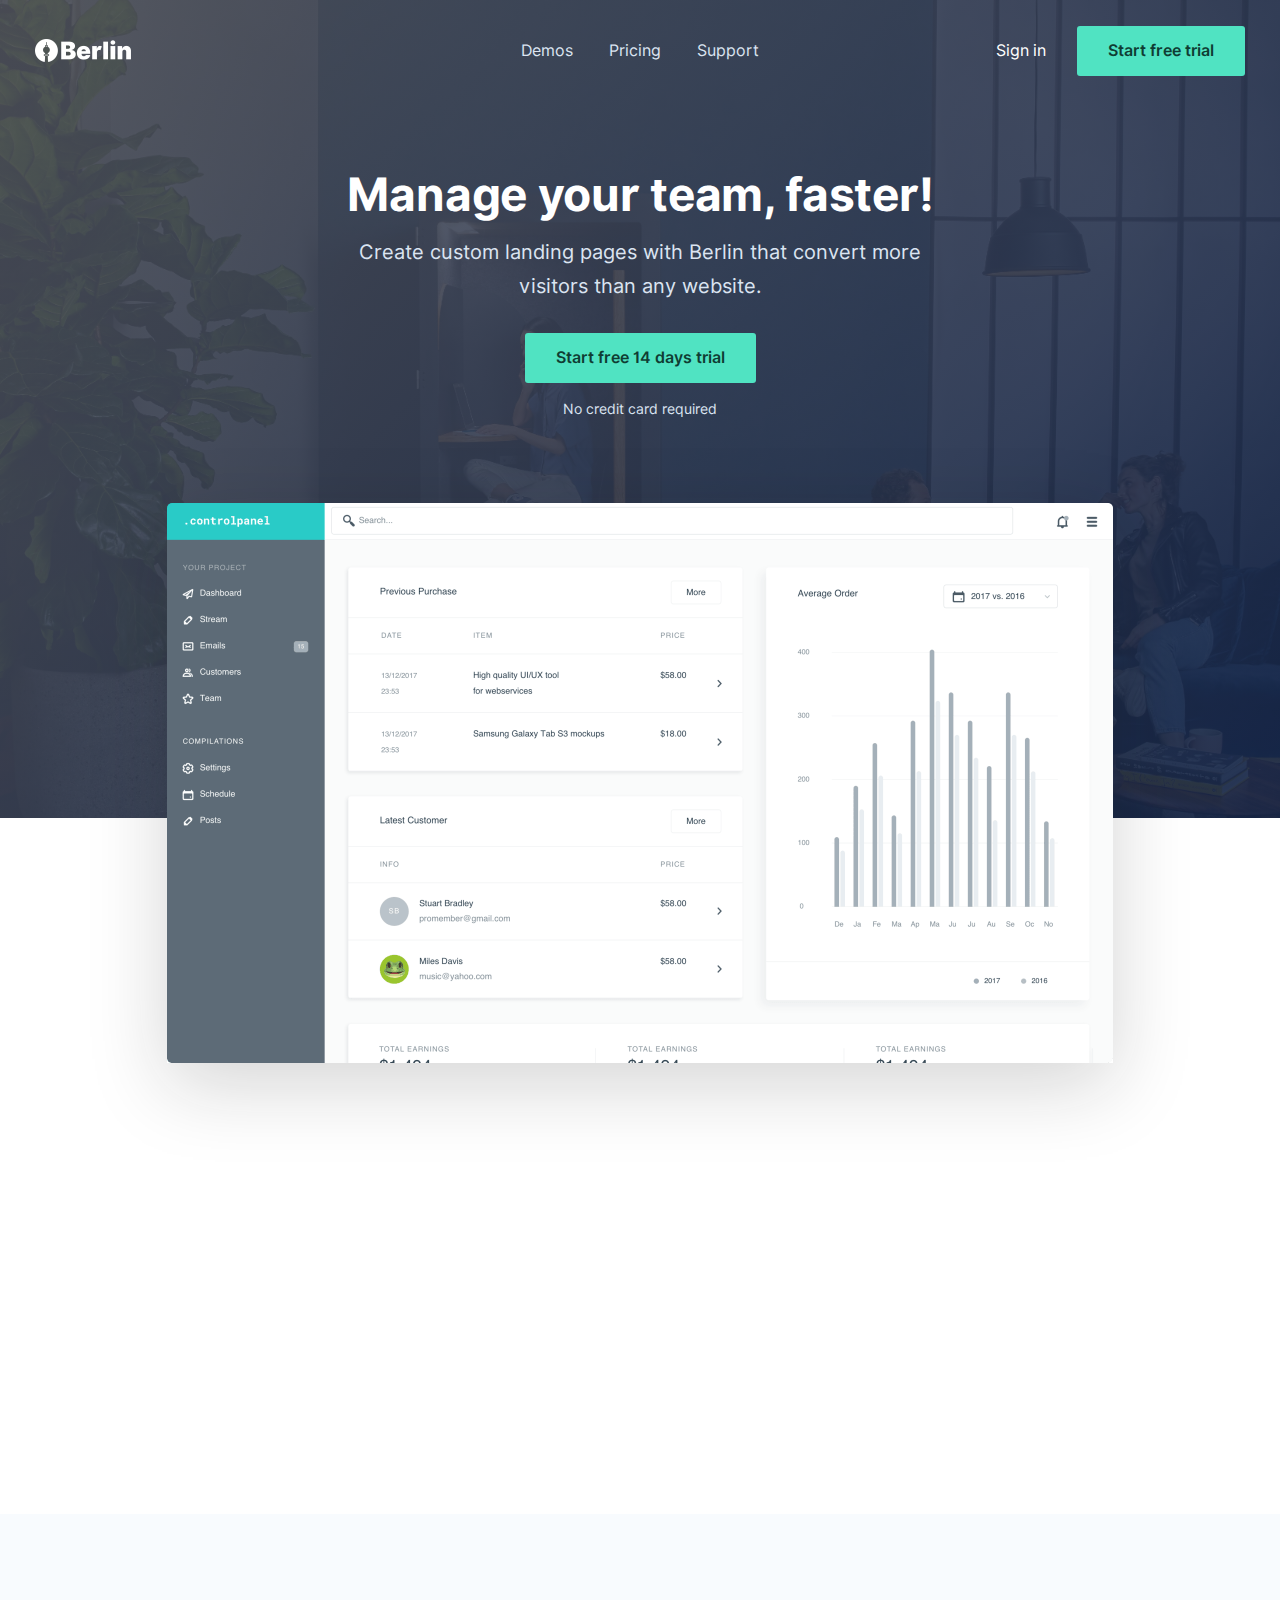
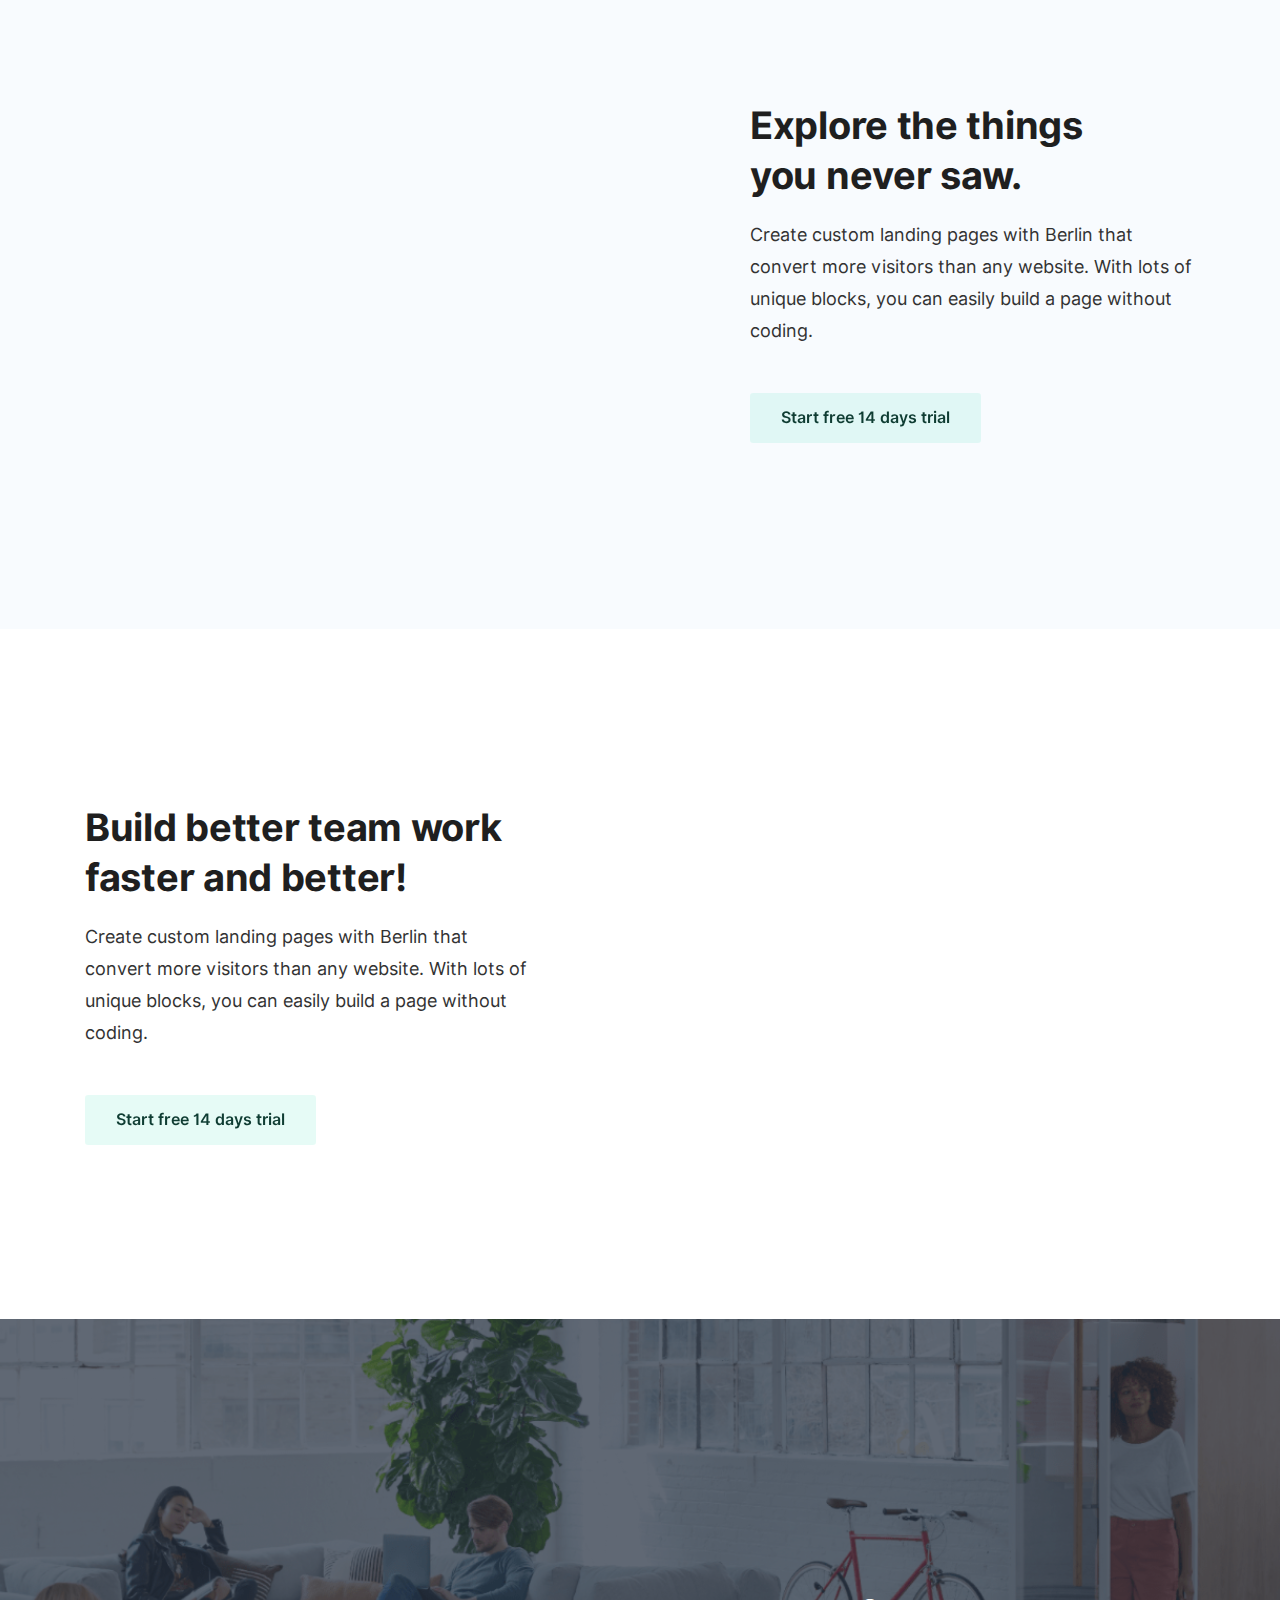
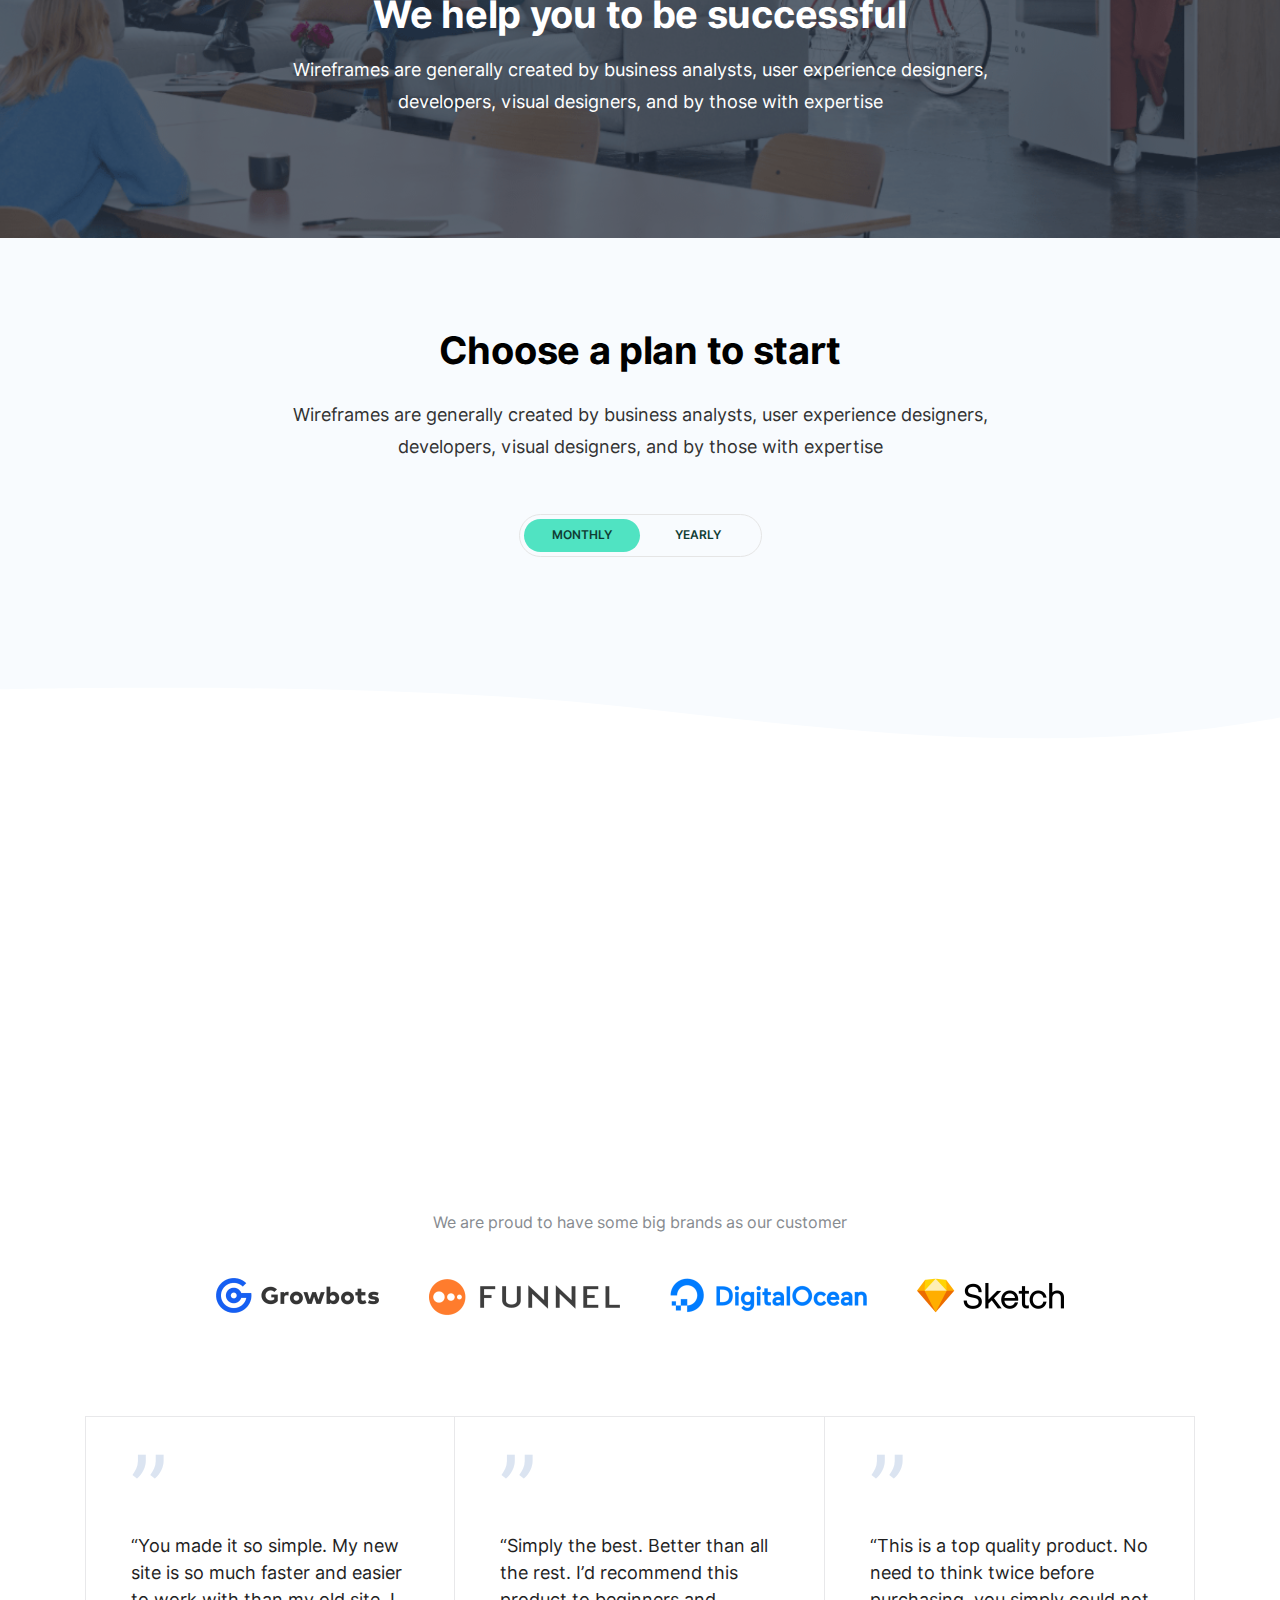
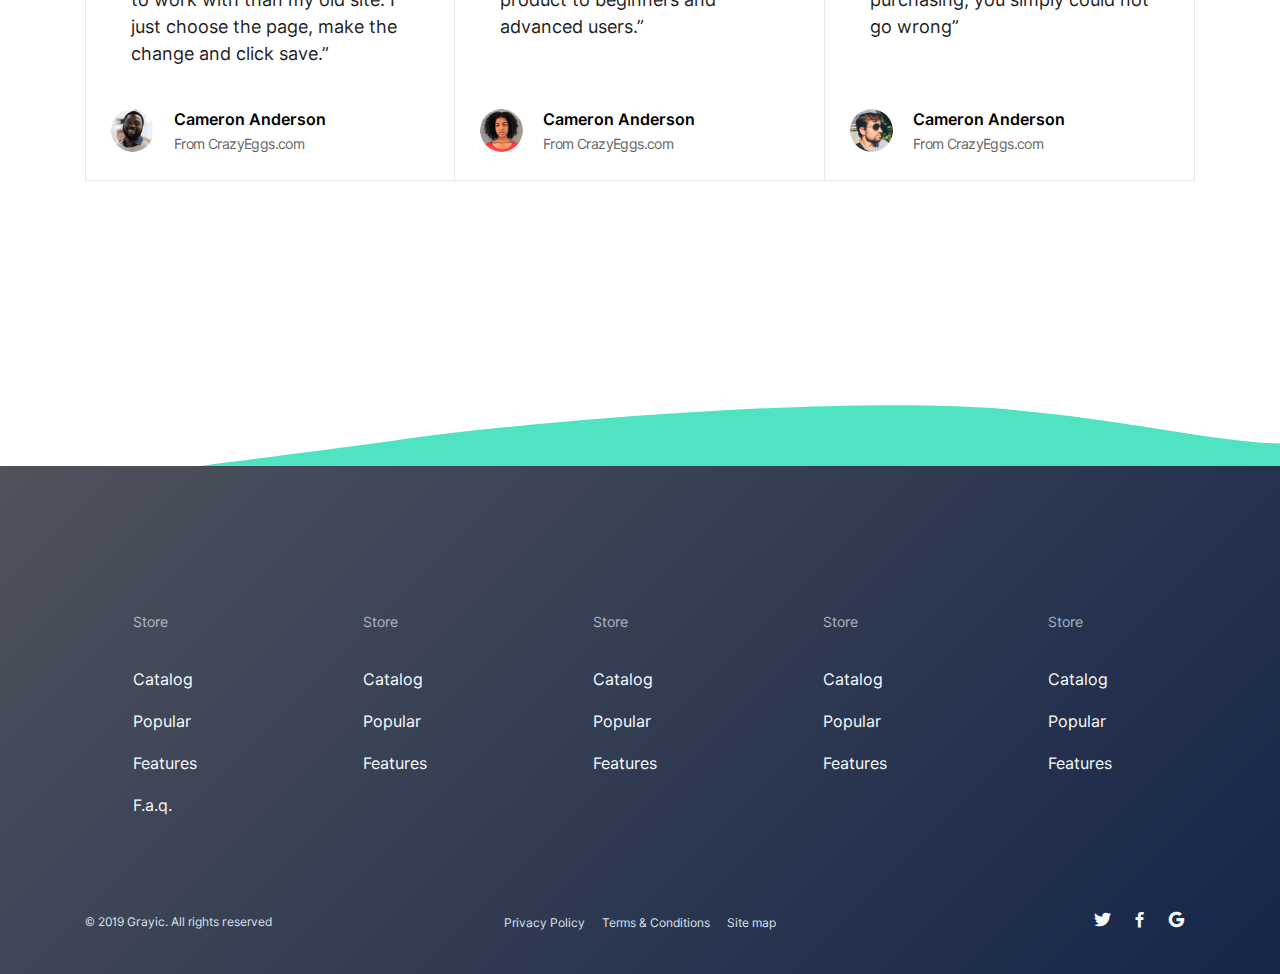
==== index.html @ 5c67a503 "first commit" ====
<!DOCTYPE html>
<html lang="en">

<head>
  <meta charset="UTF-8">
  <meta name="viewport" content="width=device-width, initial-scale=1.0">
  <meta http-equiv="X-UA-Compatible" content="ie=edge">
  <title>Charpstar</title>
  <!-- Plugins CSS -->
  <link rel="stylesheet" href="./plugins/bootstrap-4.3.1/css/bootstrap.min.css">
  <link rel="stylesheet" href="./plugins/fancybox-master/jquery.fancybox.min.css">
  <link rel="stylesheet" href="./plugins/aos-animation/aos.css">
  <!-- fonts -->
  <link rel="stylesheet" href="./fonts/ep-icon-fonts/css/style.css">
  <link rel="stylesheet" href="./fonts/fontawesome-5/css/all.min.css">
  <link rel="stylesheet" href="./fonts/typography-font/typo-fonts.css">
  <!-- Custom Stylesheet -->
  <link rel="stylesheet" href="./css/settings.css">
  <link rel="stylesheet" href="./css/style.css">
</head>

<body>
<div class="site-wrapper">
    <div class="preloader-wrap">
        <div class="berlin-cube-grid">
            <div class="berlin-cube berlin-cube1"></div>
            <div class="berlin-cube berlin-cube2"></div>
            <div class="berlin-cube berlin-cube3"></div>
            <div class="berlin-cube berlin-cube4"></div>
            <div class="berlin-cube berlin-cube5"></div>
            <div class="berlin-cube berlin-cube6"></div>
            <div class="berlin-cube berlin-cube7"></div>
            <div class="berlin-cube berlin-cube8"></div>
            <div class="berlin-cube berlin-cube9"></div>
        </div>
    </div>
    <!-- Header Starts -->
    <header class="site-header d-none d-lg-block">
        <div class="container-fluid pl-lg--35 pr-lg--35">
            <div class="row justify-content-between align-items-center position-relative">
                <div class="col">
                    <!-- Brand Logo -->
                    <div class="brand-logo">
                        <a href=""><img src="image/main-logo.png" alt="" /></a>
                    </div>
                </div>
                <!-- Menu Block -->
                <div class="col">
                    <div class="main-navigation ">
                        <ul class="main-menu">
                            <li class="menu-item has-dropdown">
                                <a href="#features">Demos</a>
                                <ul class="menu-dropdown">
                                    <li class="single-item">
                                        <a href="../s01/index.html">
                                        <h3>Mobile Application</h3> 
                                        <p>Best for Mobile App Presentation</p>
                                        </a>
                                    </li>
                                    <li class="single-item">
                                        <a href="../s02/index.html">
                                            <h3>Web Application</h3>
                                            <p>Best for Web Application</p>
                                        </a> 
                                    </li>
                                    <li class="single-item">
                                        <a href="../s03/index.html">
                                        <h3>SaaS Application</h3>
                                        <p>Best for SaaS Application</p>
                                    </a> 
                                    </li>
                                    <li class="single-item">
                                        <a href="../s04/index.html">
                                                <h3>SaaS Subscription</h3>
                                            <p>Best for SaaS Subscription</p>
                                        </a> 
                                    </li>
                                    <li class="single-item">
                                        <a href="../s05/index.html">
                                            <h3>Digital Service</h3>
                                            <p>Best for Digital Services</p>
                                        </a>
                                    </li>
                                    <li class="single-item">
                                        <a href="../s06/index.html">
                                            <h3>Online Course</h3>
                                            <p>Best for Online Course</p>
                                        </a>
                                    </li>
                                    <li class="single-item">
                                        <a href="../s07/index.html">
                                            <h3>Software</h3>
                                            <p>Best for Software & Application</p>
                                        </a>
                                    </li>
                                </ul>
                            </li>
                            <li class="menu-item"><a href="#">Pricing</a></li>

                            <li class="menu-item"><a href="#">Support</a></li>
                        </ul>
                    </div>
                    <div class="mobile-menu"></div>
                </div>

                <!-- Button Block -->
                <div class="col">
                    <div class="header-btns">
                        <a href="#" class="btn btn--transparent ">Sign in</a>
                        <a href="#" class="btn btn--primary hvr-shine">Start free trial</a>
                    </div>
                </div>
            </div>
        </div>
    </header>

    <!-- Mobile menu Header Starts -->
    <header class="mobile-header d-lg-none">
    <div class="container">
        <div class="row align-items-center">
        <div class="col-md-4 col-7">
            <a href="index.html" class="site-brand">
                <img src="./image/main-logo.png" alt="">
            </a>
        </div>
        <div class="col-md-8 col-5 text-right">
            <div class="header-top-widget">
                <ul class="header-links">
                    <li class="single-link">
                    <a href="#" class="link-icon hamburger-icon off-canvas-btn"><i class="icon icon-menu-34"></i></a>
                    </li>
                </ul>
            </div>
        </div>
        </div>
    </div>
    </header>
    <!--Off Canvas Navigation Start-->
    <aside class="off-canvas-wrapper">
        <div class="btn-close-off-canvas">
            <i class="icon icon-simple-remove"></i>
        </div>
        <div class="off-canvas-inner">
            <!-- mobile menu start -->
            <div class="mobile-navigation">
                <!-- mobile menu navigation start -->
                <nav class="off-canvas-nav">
                    <ul class="mobile-menu">
                        <li class="menu-item-has-children">
                            <a href="#">Demos <i class="icon icon-minimal-down"></i></a>
                            <ul class="sub-menu">
                                <li class="single-item">
                                    <a href="">
                                        <h3>Mobile Application</h3>
                                        <p>Best for Mobile App Presentation</p>
                                    </a>
                                </li>
                                <li class="single-item">
                                    <a href="">
                                        <h3>Web Application</h3>
                                        <p>Best for Mobile App Presentation</p>
                                    </a>
                                </li>
                                <li class="single-item">
                                    <a href="">
                                        <h3>SaaS Application</h3>
                                        <p>Best for Mobile App Presentation</p>
                                    </a>
                                </li>
                                <li class="single-item">
                                    <a href="">
                                        <h3>SaaS Subsciption</h3>
                                        <p>Best for Mobile App Presentation</p>
                                    </a>
                                </li>
                            </ul>
                        </li>
                        <li><a href="#">Pages</a></li>
                        <li><a href="contact.html">Contact</a></li>
                    </ul>
                </nav>
                <!-- mobile menu navigation end -->
            </div>
            <!-- mobile menu end -->

            <!-- Header buttons start -->
            <div class="header-btns offcanvas">
                <div class="header-btns">
                    <a href="#" class="btn btn-primary--opacity hvr-bounce-to-right">Sign in</a>
                    <a href="#" class="btn btn--primary hvr-shine">Start free trial</a>
                </div>
            </div>
            <!-- Header buttons end -->
        </div>
    </aside>
    <!--Off Canvas Navigation End-->

    <!-- Banner Section -->
    <section class="hero-area">
        <div class="container">
            <div class="row justify-content-center">
                <div class="col-xl-7 col-lg-8 col-md-10">
                    <div class="hero-content">
                        <h1 class="title h2">Manage your team, faster!</h1>
                        <p>Create custom landing pages with Berlin that convert more visitors than any website.</p>
                        <div class="hero-btn">
                            <a href="#" class="btn btn--primary hvr-shine">Start free 14 days trial</a>
                            <span class="text--info">No credit card required</span>
                        </div>
                    </div>
                </div>
                <div class="col-12">
                    <div class="dashboard-img" data-aos="fade-up" data-aos-duration='1500' data-aos-once="true">
                        <img src="./image/dashboard-analytics.png" alt="">
                    </div>
                </div>
            </div>
        </div>
        <!-- <div class="hero-shape"><img src="image/hero-shape.png" alt=""></div> -->
    </section>

    <!-- Feature Section -->
    <div class="feature-section">
        <div class="container">
            <div class="row justify-content-center">
                <div class="col-sm-9 col-md-6 col-lg-4" data-aos="fade-up" data-aos-duration='1500' data-aos-once="true" data-aos-delay="300">
                    <div class="widget01 feature--widget">
                        <div class="widget__icon">
                            <span class="inner-circle circle-bg-1"></span>
                            <span class="outer-circle circle-bg-1"></span>
                        </div>
                        <div class="widget__body divider--right">
                            <h3 class="widget__heading h6">Single Platform</h3>
                            <p>Create custom landing pages with Berlin that convert more visitors than any website.</p>
                        </div>
                    </div>
                </div>
                <div class="col-sm-9 col-md-6 col-lg-4"  data-aos="fade-up" data-aos-duration='1500' data-aos-once="true" data-aos-delay='800'>
                    <div class="widget01 feature--widget">
                        <div class="widget__icon">
                            <span class="inner-circle circle-bg-2"></span>
                            <span class="outer-circle circle-bg-2"></span>
                        </div>
                        <div class="widget__body divider--right">
                            <h3 class="widget__heading h6">Faster Communication</h3>
                            <p>Create custom landing pages with Berlin that convert more visitors than any website.</p>
                        </div>
                    </div>
                </div>
                <div class="col-sm-9 col-md-6 col-lg-4" data-aos="fade-up" data-aos-duration='1500' data-aos-once="true" data-aos-delay='1300'>
                    <div class="widget01 feature--widget">
                        <div class="widget__icon">
                            <span class="inner-circle circle-bg-3"></span>
                            <span class="outer-circle circle-bg-3"></span>
                        </div>
                        <div class="widget__body">
                            <h3 class="widget__heading h6">Everything in One Place</h3>
                            <p>Create custom landing pages with Berlin that convert more visitors than any website.</p>
                        </div>
                    </div>
                </div>
            </div>
        </div>
    </div>
    <!-- Content Section -->
    <div class="content-section bg-light-white section-padding">
        <div class="container">
            <div class="row align-items-center">
                <div class="col-lg-6 col-md-6">
                    <div class="content-img content-img-group-1">
                        <div class="image-1 d-none d-md-block " data-aos="fade-left" data-aos-duration='1500' data-aos-once="true">
                             <img src="./image/content-1-1.png" alt="">
                        </div>
                        <div class="image-2 image-overlay d-none d-md-block" data-aos="fade-right" dat data-aos-duration="1500" data-aos-once="true">
                             <img src="./image/content-1-2.png" alt="">
                        </div>
                        <div class="image-mobile d-md-none">
                             <img src="./image/content-1-mobile.png" alt="">
                        </div>
                     </div>
                </div>
                <div class="col-xl-5 offset-xl-1 col-lg-6 col-md-6">
                    <div class="content-section-text">
                        <h2 class="title">Explore the things <br class="d-none d-xs-block"> you never saw.</h2>
                        <p>Create custom landing pages with Berlin that convert more visitors than any website. With lots of unique blocks, you can easily build a page without coding.</p>
                        <a href="#" class="btn btn-primary--opacity hvr-bounce-to-right">Start free 14 days trial</a>
                    </div>
                </div>
            </div>
        </div>
    </div>
    <!-- Content Section 2 -->
    <div class="content-section section-padding">
        <div class="container">
            <div class="row align-items-center">
                <div class="col-xl-7 col-lg-6 col-md-6 order-md-2">
                    <div class="content-img content-img-group-2">
                       <div class="image-1 d-none d-md-block" data-aos="fade-right" data-aos-duration='1500' data-aos-once="true">
                            <img src="./image/content-2-1.png" alt="">
                       </div>
                       <div class="image-2 d-none d-md-block" data-aos="fade-left" data-aos-duration='1500' data-aos-once="true">
                            <img src="./image/content-2-2.png" alt="">
                       </div>
                       <div class="image-mobile d-md-none">
                            <img src="./image/content-2-mobile.png" alt="">
                       </div>
                    </div>
                </div>
                <div class="col-xl-5 col-lg-6 col-md-6 order-md-1">
                    <div class="content-section-text">
                        <h2 class="title">Build better team work <br class="d-none d-xs-block">faster and better!</h2>
                        <p>Create custom landing pages with Berlin that convert more visitors than any website. With lots of unique blocks, you can easily build a page without coding.</p>
                        <a href="#" class="btn btn-primary--opacity hvr-bounce-to-right">Start free 14 days trial</a>
                    </div>
                </div>

            </div>
        </div>
    </div>
    <!-- Video Section -->
    <div class="section-padding video-bg">
        <div class="container">
            <div class="row justify-content-center">
                <div class="col-xl-8 col-lg-10">
                    <div class="video-content">
                        <a data-fancybox href="https://www.youtube.com/watch?v=_sI_Ps7JSEk" class="video-btn" data-aos="zoom-in" data-aos-duration='1000' data-aos-once="true"><i class="icon icon-triangle-right-17-2"></i></a>
                        <h2 class="title">We help you to be successful</h2>
                        <p>Wireframes are generally created by business analysts, user experience designers, developers, visual designers, and by those with expertise</p>
                    </div>
                </div>
            </div>
           
        </div>
    </div>

    <!-- Pricing Section -->
    <div id="price-section" class="pricing-section section-padding-top mb--60 mb-md--80">
        <div class="pricing-section-bg">
            <div class="pricing-shape">
                <svg xmlns:xlink="http://www.w3.org/1999/xlink" xmlns="http://www.w3.org/2000/svg" viewBox="0 0 1600 72" version="1.1">
                    <path d="M0 9.21563C0 9.21563 486.438 -2.64935 790.035 31.8207C1093.63 66.2908 1343.93 92.2333 1600 44.5336L1600 0L0 0L0 9.21563Z" transform="translate(0 0.5)" id="Path-4" fill="#D8D8D8" stroke="none" class="pricing-shape-color"/>
                </svg>
            </div>
        </div>
        <div class="container">
            <div class="row justify-content-center">
                <div class="col-lg-9 col-xl-8 mb--35">
                    <div class="section-title">
                        <h2 class="title h3">Choose a plan to start</h2>
                        <p>Wireframes are generally created by business analysts, user experience designers, developers, visual designers, and by those with expertise</p>
                    </div>
                </div>
                <div class="col-12 d-flex justify-content-center">
                    <div data-tab-target="#pricing-tab-1" class="btn--toggle">
                        <label class="switch">
                            <input type="checkbox">
                            <span class="slider round"></span>
                            <p>Monthly</p>
                            <p>Yearly</p>
                        </label>
                    </div>                    
                </div>
                <div class="col-12">
                    <div class="custom-tab-wrapper monthly" id="pricing-tab-1">
                        <div class="row mb-d-30 justify-content-center">
                            <div class="col-xl-4 col-lg-5 col-md-6">
                                <div class="card card-p01" data-aos="fade-up" data-aos-duration='1500' data-aos-once="true" data-aos-delay="300">
                                    <div class="card-head">
                                        <h6>Basic</h6>
                                        <h2>
                                            <span class="small-title">$</span>
                                            <span class="big-txt price-default">19</span>
                                            <span class="big-txt price-dynamic" data-monthly='19' data-yearly='17'></span>
                                            <span class="devider">/</span>
                                            <span class="month">month</span>
                                        </h2>
                                        <p>Good for small business launching their products less then once a year</p>
                                    </div>
                        
                                    <div class="card-content">
                                        <ul class="pricing-list">
                                            <li><span><i class="icon icon-check-2"></i></span>Unlimited Blocks</li>
                                            <li><span><i class="icon icon-check-2"></i></span>5GB Clould Storages</li>
                                            <li class="disable-opt"><span><i class="icon icon-check-2"></i></span>Custom Domain
                                                Names</li>
                                            <li class="disable-opt"><span><i class="icon icon-check-2"></i></span>Unlimited
                                                Emails
                                            </li>
                                        </ul>
                                        <div class="card-btn">
                                            <a href="" class="btn btn--primary hvr-shine">Start free 14 days trial</a>
                                        </div>
                                        <p>No credit card required</p>
                                    </div>
                                </div>
                            </div>
                            <div class="col-xl-4 col-lg-5 col-md-6">
                                <div class="card card-p01 card-active" data-aos="fade-up" data-aos-duration='1500' data-aos-once="true" data-aos-delay="800">
                                    <div class="card-head">
                                        <h6>Pro</h6>
                                        <h2>
                                            <span class="small-title">$</span>
                                            <span class="big-txt price-default">29</span>
                                            <span class="big-txt price-dynamic" data-monthly='25' data-yearly='22'></span>
                                            <span class="devider">/</span>
                                            <span class="month">month</span>
                                        </h2>
                                        <p>Good for small business launching their products less then once a year</p>
                                    </div>
                        
                                    <div class="card-content">
                                        <ul class="pricing-list">
                                            <li><span><i class="icon icon-check-2"></i></span>Unlimited Blocks</li>
                                            <li><span><i class="icon icon-check-2"></i></span>5GB Clould Storages</li>
                                            <li><span><i class="icon icon-check-2"></i></span>Custom Domain
                                                Names</li>
                                            <li><span><i class="icon icon-check-2"></i></span>Unlimited
                                                Emails
                                            </li>
                                        </ul>
                                        <div class="card-btn">
                                            <a href="" class="btn btn--primary hvr-shine">Start free 14 days trial</a>
                                        </div>
                                        <p>No credit card required</p>
                                    </div>
                                </div>
                            </div>
                        </div>
                    </div>
                </div>
            </div>
            
        </div>
    </div>

    <!-- Brand Section -->
    <div class="brand-section pb--60 pb-md--100">
        <div class="container">
            <div class="brand-top-text">
                <P>We are proud to have some big brands as our customer</P>
            </div>
            <div class="row justify-content-center">
                <div class="col-xl-10">
                    <div class="brand-wrapper">
                        <div class="single-brand">
                            <img src="./image/client-1.png" alt="">
                        </div>
                        <div class="single-brand">
                            <img src="./image/client-2.png" alt="">
                        </div>
                        <div class="single-brand">
                            <img src="./image/client-3.png" alt="">
                        </div>
                        <div class="single-brand">
                            <img src="./image/client-4.png" alt="">
                        </div>
                    </div>
                </div>
            </div>
        </div>
    </div>

    <!-- Testimonial Section -->
    <div class="pb--60 pb-md--70">
        <div class="container">
            <div class="card-group berlin-card-group">
                <div class="card testimonial-card-1">
                    <div class="card-body">
                    <span class="quote-icon">”</span>
                    <p class="card-text">“You made it so simple. My new site is so much faster and easier to work with than my old site. I just choose the page, make the change and click save.”</p>
                </div>
                    <div class="card-footer">
                        <div class="client-card">
                            <div class="image">
                                <img src="./image/testimonial1.png" alt="">
                            </div>
                            <div class="content">
                                <h5 class="title">Cameron Anderson</h5>
                                <span>From CrazyEggs.com</span>
                            </div>
                        </div>
                    </div>
                </div>
                <div class="card testimonial-card-1">
                    <div class="card-body">
                    <span class="quote-icon">”</span>
                    <p class="card-text">“Simply the best. Better than all the rest. I’d recommend this product to beginners and advanced users.”</p>
                </div>
                <div class="card-footer">
                    <div class="client-card">
                        <div class="image">
                            <img src="./image/testimonial2.png" alt="">
                        </div>
                        <div class="content">
                            <h5 class="title">Cameron Anderson</h5>
                            <span>From CrazyEggs.com</span>
                        </div>
                    </div>
                </div>
                </div>
                <div class="card testimonial-card-1">
                    <div class="card-body">
                        <span class="quote-icon">”</span>
                        <p class="card-text">“This is a top quality product. No need to think twice before purchasing, you simply could not go wrong”</p>
                    </div>
                    <div class="card-footer">
                            <div class="client-card">
                                <div class="image">
                                    <img src="./image/testimonial3.png" alt="">
                                </div>
                                <div class="content">
                                    <h5 class="title">Cameron Anderson</h5>
                                    <span>From CrazyEggs.com</span>
                                </div>
                            </div>
                    </div>
                </div>
            </div>
        </div>
    </div>

    <!-- CTA Section -->
    <div class="pb--60 pb-md--165">
        <div class="container">
            <div class="row justify-content-center">
                <div class="col-xl-8 col-lg-10 col-md-12">
                    <div class="cta-wrapper">
                        <h3 class="title mt--20" data-aos="fade-right" data-aos-duration='1500' data-aos-once="true">Manage your team in one place</h3>
                        <div class="button" data-aos="fade-left" data-aos-duration='1500' data-aos-once="true">
                            <a href="" class="btn btn--primary mt--20  hvr-shine">Start free 14 days trial</a>
                        </div>
                    </div>
                </div>
            </div>
        </div>
    </div>

    <!-- Footer Section -->
    <footer class="section-padding-top footer-bg shape-holder">
        <div class="container">
            <div class="row justify-content-md-center justify-content-lg-left space-db--40">
                <div class="col-lg-1 col-md-2 col-sm-3 col-4 mb--40">
                    <h3 class="footer-title">Store</h3>
                    <ul class="footer-list">
                        <li><a href="">Catalog</a></li>
                        <li><a href="">Popular</a></li>
                        <li><a href="">Features</a></li>
                        <li><a href="">F.a.q.</a></li>
                    </ul>
                </div>
                <div class="col-lg-2 offset-lg-1 col-md-2 col-sm-3 col-4 mb--40">
                    <div class="pl-lg--40">
                        <h3 class="footer-title">Store</h3>
                        <ul class="footer-list">
                            <li><a href="">Catalog</a></li>
                            <li><a href="">Popular</a></li>
                            <li><a href="">Features</a></li>
                        </ul>
                    </div>
                </div>
                <div class="col-lg-2 col-md-2 col-sm-3 col-4 mb--40">
                    <div class="pl-lg--80">
                            <h3 class="footer-title">Store</h3>
                            <ul class="footer-list">
                                <li><a href="">Catalog</a></li>
                                <li><a href="">Popular</a></li>
                                <li><a href="">Features</a></li>
                            </ul>
                    </div>
                </div>
                <div class="col-lg-2 offset-lg-1 col-md-2 col-sm-3 col-4 mb--40">
                    <div class="pl-lg--25">
                            <h3 class="footer-title">Store</h3>
                            <ul class="footer-list">
                                <li><a href="">Catalog</a></li>
                                <li><a href="">Popular</a></li>
                                <li><a href="">Features</a></li>
                            </ul>
                    </div>
                </div>
                <div class="col-lg-2 col-md-2 col-sm-3 col-4 mb--40">
                    <div class="pl-lg--60">
                            <h3 class="footer-title">Store</h3>
                            <ul class="footer-list">
                                <li><a href="">Catalog</a></li>
                                <li><a href="">Popular</a></li>
                                <li><a href="">Features</a></li>
                            </ul>
                    </div>
                </div>
            </div>

            <div class="copyright-area pt--60 pt-md--80 pb--40">
                <div class="row align-items-center space-db--10">
                        <div class="col-lg-2 offset-lg-2 col-md-3 order-md-3 mb--10">
                        <ul class="footer-list social-list">
                            <li><a href=""><i class="icon icon-logo-twitter"></i></a></li>
                            <li><a href=""><i class="icon icon-logo-fb-simple"></i></a></li>
                            <li><a href=""><i class="icon icon-google"></i></a></li>
                        </ul>
                    </div>
                    <div class="col-lg-4 offset-lg-1 col-md-5 col-sm-7 order-md-2 mb--10">
                        <ul class="footer-list list-inline">
                            <li><a href="">Privacy Policy</a></li>
                            <li><a href="">Terms & Conditions</a></li>
                            <li><a href="">Site map</a></li>
                        </ul>
                    </div>
                    <div class="col-lg-3 col-md-4 col-sm-5 order-md-1  mb--10">
                        <p class="mb-0">© 2019 Grayic. All rights reserved</p>
                    </div>
                    
                </div>
            </div>
        </div>
        <div class="footer-shapes">
                <div class="shape-1">
                    <img src="./image/footer-shape.svg" alt="">
                </div>
                <div class="shape-2">
                    <!-- <img src="./image/footer-shape-white.svg" alt=""> -->
                </div>
        </div>
    </footer>
</div>
  <!-- Vendor JS-->
  <script src="./plugins/jquery/jquery.min.js"></script>
  <script src="./plugins/jquery/jquery-migrate.min.js"></script>
  <script src="./plugins/bootstrap-4.3.1/js/bootstrap.bundle.js"></script>

  <!-- Plugins JS -->
  <script src="./plugins/fancybox-master/jquery.fancybox.min.js"></script>
  <script src="./plugins/aos-animation/aos.js"></script>

  <!-- Custom JS -->
  <script src="./js/active.js"></script>
</body>

</html>
---- fonts/ep-icon-fonts/css/style.css ----
/*--------------------------------

ep Web Font
Generated using nucleoapp.com

-------------------------------- */
@font-face {
  font-family: 'ep';
  src: url('../fonts/ep.eot');
  src: url('../fonts/ep.eot') format('embedded-opentype'), url('../fonts/ep.woff2') format('woff2'), url('../fonts/ep.woff') format('woff'), url('../fonts/ep.ttf') format('truetype'), url('../fonts/ep.svg') format('svg');
  font-weight: normal;
  font-style: normal;
}
/*------------------------
	base class definition
-------------------------*/
.icon {
  display: inline-block;
  font: normal normal normal 1em/1 'ep';
  speak: none;
  text-transform: none;
  /* Better Font Rendering */
  -webkit-font-smoothing: antialiased;
  -moz-osx-font-smoothing: grayscale;
}
/*------------------------
  change icon size
-------------------------*/
/* relative units */
.icon-sm {
  font-size: 0.8em;
}
.icon-lg {
  font-size: 1.2em;
}
/* absolute units */
.icon-16 {
  font-size: 16px;
}
.icon-32 {
  font-size: 32px;
}
/*----------------------------------
  add a square/circle background
-----------------------------------*/
.icon-bg-square,
.icon-bg-circle {
  padding: 0.35em;
  background-color: #eee;
}
.icon-bg-circle {
  border-radius: 50%;
}
/*------------------------------------
  use icons as list item markers
-------------------------------------*/
.icon-ul {
  padding-left: 0;
  list-style-type: none;
}
.icon-ul > li {
  display: flex;
  align-items: flex-start;
  line-height: 1.4;
}
.icon-ul > li > .icon {
  margin-right: 0.4em;
  line-height: inherit;
}
/*------------------------
  spinning icons
-------------------------*/
.icon-is-spinning {
  -webkit-animation: icon-spin 2s infinite linear;
  -moz-animation: icon-spin 2s infinite linear;
  animation: icon-spin 2s infinite linear;
}
@-webkit-keyframes icon-spin {
  0% {
    -webkit-transform: rotate(0deg);
  }
  100% {
    -webkit-transform: rotate(360deg);
  }
}
@-moz-keyframes icon-spin {
  0% {
    -moz-transform: rotate(0deg);
  }
  100% {
    -moz-transform: rotate(360deg);
  }
}
@keyframes icon-spin {
  0% {
    -webkit-transform: rotate(0deg);
    -moz-transform: rotate(0deg);
    -ms-transform: rotate(0deg);
    -o-transform: rotate(0deg);
    transform: rotate(0deg);
  }
  100% {
    -webkit-transform: rotate(360deg);
    -moz-transform: rotate(360deg);
    -ms-transform: rotate(360deg);
    -o-transform: rotate(360deg);
    transform: rotate(360deg);
  }
}
/*------------------------
  rotated/flipped icons
-------------------------*/
.icon-rotate-90 {
  filter: progid:DXImageTransform.Microsoft.BasicImage(rotation=1);
  -webkit-transform: rotate(90deg);
  -moz-transform: rotate(90deg);
  -ms-transform: rotate(90deg);
  -o-transform: rotate(90deg);
  transform: rotate(90deg);
}
.icon-rotate-180 {
  filter: progid:DXImageTransform.Microsoft.BasicImage(rotation=2);
  -webkit-transform: rotate(180deg);
  -moz-transform: rotate(180deg);
  -ms-transform: rotate(180deg);
  -o-transform: rotate(180deg);
  transform: rotate(180deg);
}
.icon-rotate-270 {
  filter: progid:DXImageTransform.Microsoft.BasicImage(rotation=3);
  -webkit-transform: rotate(270deg);
  -moz-transform: rotate(270deg);
  -ms-transform: rotate(270deg);
  -o-transform: rotate(270deg);
  transform: rotate(270deg);
}
.icon-flip-y {
  filter: progid:DXImageTransform.Microsoft.BasicImage(rotation=0);
  -webkit-transform: scale(-1, 1);
  -moz-transform: scale(-1, 1);
  -ms-transform: scale(-1, 1);
  -o-transform: scale(-1, 1);
  transform: scale(-1, 1);
}
.icon-flip-x {
  filter: progid:DXImageTransform.Microsoft.BasicImage(rotation=2);
  -webkit-transform: scale(1, -1);
  -moz-transform: scale(1, -1);
  -ms-transform: scale(1, -1);
  -o-transform: scale(1, -1);
  transform: scale(1, -1);
}
/*------------------------
	icons
-------------------------*/

.icon-cloud-download-95::before {
  content: "\ea02";
}

.icon-home-minimal::before {
  content: "\ea03";
}

.icon-single-04::before {
  content: "\ea04";
}

.icon-users-mm::before {
  content: "\ea05";
}

.icon-webpage::before {
  content: "\ea06";
}

.icon-layout-25::before {
  content: "\ea07";
}

.icon-analytics::before {
  content: "\ea08";
}

.icon-chart-pie-36::before {
  content: "\ea09";
}

.icon-chart-bar-33::before {
  content: "\ea0a";
}

.icon-single-copy-06::before {
  content: "\ea0b";
}

.icon-home::before {
  content: "\ea0c";
}

.icon-single-content-03::before {
  content: "\ea0d";
}

.icon-bell-53::before {
  content: "\ea0e";
}

.icon-email-84::before {
  content: "\ea0f";
}

.icon-send::before {
  content: "\ea10";
}

.icon-at-sign::before {
  content: "\ea11";
}

.icon-attach-87::before {
  content: "\ea12";
}

.icon-edit-72::before {
  content: "\ea13";
}

.icon-tail-right::before {
  content: "\ea14";
}

.icon-minimal-right::before {
  content: "\ea15";
}

.icon-tail-left::before {
  content: "\ea16";
}

.icon-minimal-left::before {
  content: "\ea17";
}

.icon-tail-up::before {
  content: "\ea18";
}

.icon-minimal-up::before {
  content: "\ea19";
}

.icon-minimal-down::before {
  content: "\ea1a";
}

.icon-tail-down::before {
  content: "\ea1b";
}

.icon-settings-gear-64::before {
  content: "\ea1c";
}

.icon-settings::before {
  content: "\ea1d";
}

.icon-menu-dots::before {
  content: "\ea1e";
}

.icon-menu-left::before {
  content: "\ea1f";
}

.icon-funnel-40::before {
  content: "\ea20";
}

.icon-filter::before {
  content: "\ea21";
}

.icon-preferences-circle::before {
  content: "\ea22";
}

.icon-check-2::before {
  content: "\ea23";
}

.icon-cart-simple::before {
  content: "\ea24";
}

.icon-cart-9::before {
  content: "\ea25";
}

.icon-card-update::before {
  content: "\ea26";
}

.icon-basket::before {
  content: "\ea27";
}

.icon-check-circle-07::before {
  content: "\ea28";
}

.icon-simple-remove::before {
  content: "\ea29";
}

.icon-circle-remove::before {
  content: "\ea2a";
}

.icon-alert-circle-exc::before {
  content: "\ea2b";
}

.icon-bug::before {
  content: "\ea2c";
}

.icon-share-66::before {
  content: "\ea2d";
}

.icon-time-3::before {
  content: "\ea2e";
}

.icon-time::before {
  content: "\ea2f";
}

.icon-coffee::before {
  content: "\ea30";
}

.icon-smile::before {
  content: "\ea31";
}

.icon-sad::before {
  content: "\ea32";
}

.icon-broken-heart::before {
  content: "\ea33";
}

.icon-heart-2::before {
  content: "\ea34";
}

.icon-pin-3::before {
  content: "\ea35";
}

.icon-marker-3::before {
  content: "\ea36";
}

.icon-globe-2::before {
  content: "\ea37";
}

.icon-world-2::before {
  content: "\ea38";
}

.icon-phone-2::before {
  content: "\ea39";
}

.icon-check-square-11::before {
  content: "\ea3a";
}

.icon-wallet-90::before {
  content: "\ea3b";
}

.icon-credit-card::before {
  content: "\ea3c";
}

.icon-payment::before {
  content: "\ea3d";
}

.icon-tag::before {
  content: "\ea3e";
}

.icon-tag-cut::before {
  content: "\ea3f";
}

.icon-tag-content::before {
  content: "\ea40";
}

.icon-flag-diagonal-33::before {
  content: "\ea41";
}

.icon-triangle-right-17::before {
  content: "\ea47";
}

.icon-puzzle-10::before {
  content: "\ea48";
}

.icon-triangle-right-17-2::before {
  content: "\ea49";
}

.icon-btn-play::before {
  content: "\ea4a";
}

.icon-btn-play-2::before {
  content: "\ea4b";
}

.icon-menu-34::before {
  content: "\ea4c";
}

.icon-menu-left-2::before {
  content: "\ea4d";
}

.icon-heart-2-2::before {
  content: "\ea4e";
}

.icon-single-04-2::before {
  content: "\ea4f";
}

.icon-users-mm-2::before {
  content: "\ea50";
}

.icon-l-settings::before {
  content: "\ea51";
}

.icon-book-open-2::before {
  content: "\ea52";
}

.icon-layers-3::before {
  content: "\ea53";
}

.icon-logo-fb-simple::before {
  content: "\ea55";
}

.icon-logo-twitter::before {
  content: "\ea56";
}

.icon-google::before {
  content: "\ea57";
}

.icon-logo-pinterest::before {
  content: "\ea58";
}

.icon-logo-instagram::before {
  content: "\ea59";
}

.icon-logo-dribbble::before {
  content: "\ea5a";
}

.icon-tablet-mobile::before {
  content: "\ea5b";
}

.icon-house-search-engine::before {
  content: "\ea5c";
}

.icon-house-pricing::before {
  content: "\ea5d";
}

.icon-pulse-chart::before {
  content: "\ea5e";
}

.icon-plug::before {
  content: "\ea5f";
}

.icon-app-store::before {
  content: "\ea60";
}

.icon-power-level::before {
  content: "\ea61";
}

.icon-window-add::before {
  content: "\ea62";
}

.icon-form::before {
  content: "\ea63";
}

.icon-folder-15::before {
  content: "\ea64";
}

.icon-lock::before {
  content: "\ea65";
}

.icon-unlocked::before {
  content: "\ea66";
}

.icon-e-reader::before {
  content: "\ea67";
}

.icon-layout-grid::before {
  content: "\ea68";
}

.icon-single-copies::before {
  content: "\ea69";
}

.icon-lock-2::before {
  content: "\ea6a";
}

.icon-unlocked-2::before {
  content: "\ea6b";
}

.icon-archery-target::before {
  content: "\ea6c";
}

.icon-chat-46::before {
  content: "\ea6d";
}
---- fonts/typography-font/typo-fonts.css ----
/* #### Generated By: http://www.cufonfonts.com #### */

@font-face {
font-family: 'Inter';
font-style: normal;
font-weight: 400;
src: local('Inter Regular'), url('Inter-Regular.woff') format('woff');
}


@font-face {
font-family: 'Inter';
font-style: italic;
font-weight: normal;
src: local('Inter Italic'), url('Inter-Italic.woff') format('woff');
}


@font-face {
font-family: 'Inter';
font-style: normal;
font-weight: 200;
src: local('Inter Thin BETA'), url('Inter-Thin-BETA.woff') format('woff');
}


@font-face {
font-family: 'Inter';
font-style:italic;
font-weight: 200;
src: local('Inter Thin Italic BETA'), url('Inter-ThinItalic-BETA.woff') format('woff');
}


@font-face {
font-family: 'Inter';
font-style: normal;
font-weight: 100;
src: local('Inter Extra Light BETA'), url('Inter-ExtraLight-BETA.woff') format('woff');
}


@font-face {
font-family: 'Inter';
font-style: italic;
font-weight: 100;
src: local('Inter Extra Light Italic BETA'), url('Inter-ExtraLightItalic-BETA.woff') format('woff');
}


@font-face {
font-family: 'Inter';
font-style: italic;
font-weight: 300;
src: local('Inter Light BETA'), url('Inter-Light-BETA.woff') format('woff');
}


@font-face {
font-family: 'Inter';
font-style: italic;
font-weight: 300;
src: local('Inter Light Italic BETA'), url('Inter-LightItalic-BETA.woff') format('woff');
}


@font-face {
font-family: 'Inter';
font-style: normal;
font-weight:500;
src: local('Inter Medium'), url('Inter-Medium.woff') format('woff');
}


@font-face {
font-family: 'Inter';
font-style: italic;
font-weight: 500;
src: local('Inter Medium Italic'), url('Inter-MediumItalic.woff') format('woff');
}


@font-face {
font-family: 'Inter';
font-style: normal;
font-weight: 600;
src: local('Inter Semi Bold'), url('Inter-SemiBold.woff') format('woff');
}


@font-face {
font-family: 'Inter';
font-style: italic;
font-weight: 600;
src: local('Inter Semi Bold Italic'), url('Inter-SemiBoldItalic.woff') format('woff');
}


@font-face {
font-family: 'Inter';
font-style: normal;
font-weight: 700;
src: local('Inter Bold'), url('Inter-Bold.woff') format('woff');
}


@font-face {
font-family: 'Inter';
font-style: italic;
font-weight: 700;
src: local('Inter Bold Italic'), url('Inter-BoldItalic.woff') format('woff');
}


@font-face {
font-family: 'Inter';
font-style: normal;
font-weight: 800;
src: local('Inter Extra Bold'), url('Inter-ExtraBold.woff') format('woff');
}


@font-face {
font-family: 'Inter';
font-style: italic;
font-weight: 800;
src: local('Inter Extra Bold Italic'), url('Inter-ExtraBoldItalic.woff') format('woff');
}


@font-face {
font-family: 'Inter';
font-style: normal;
font-weight: 900;
src: local('Inter Black'), url('Inter-Black.woff') format('woff');
}


@font-face {
font-family: 'Inter';
font-style: italic;
font-weight: 900;
src: local('Inter Black Italic'), url('Inter-BlackItalic.woff') format('woff');
}
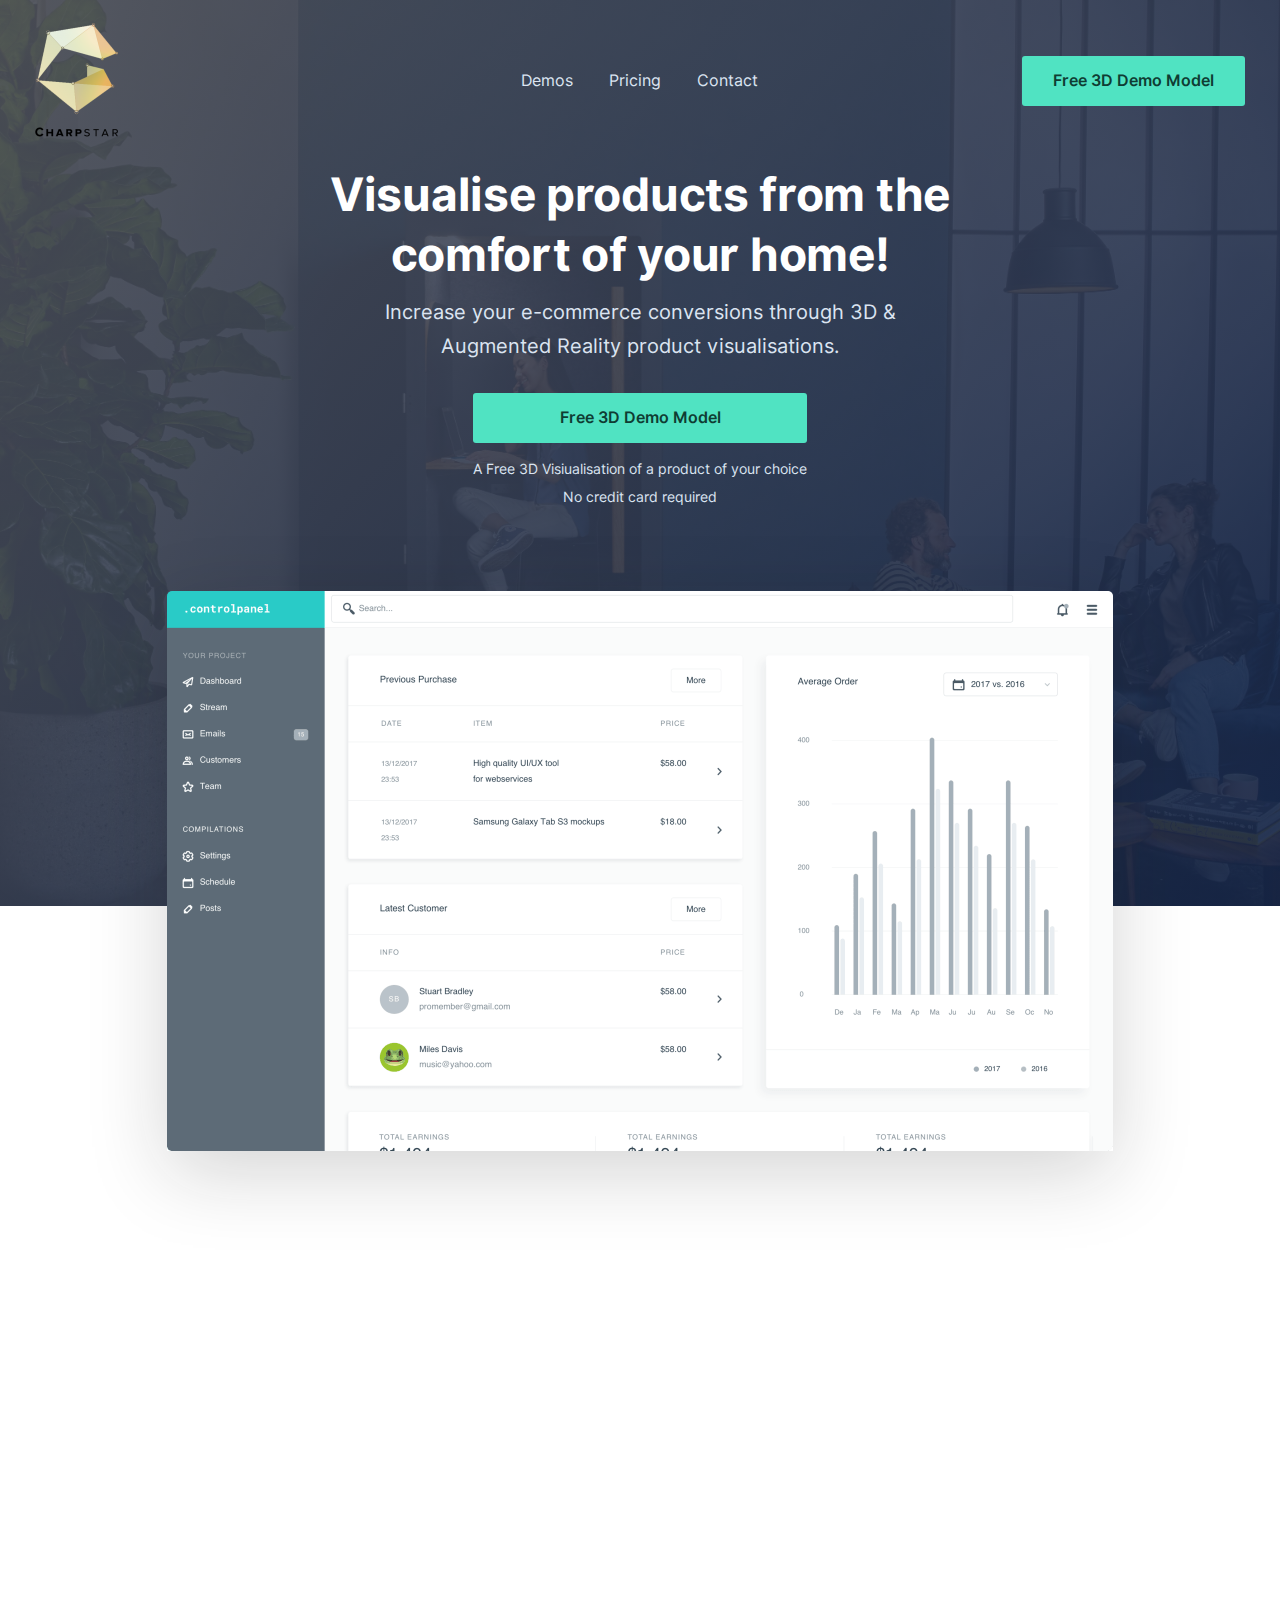
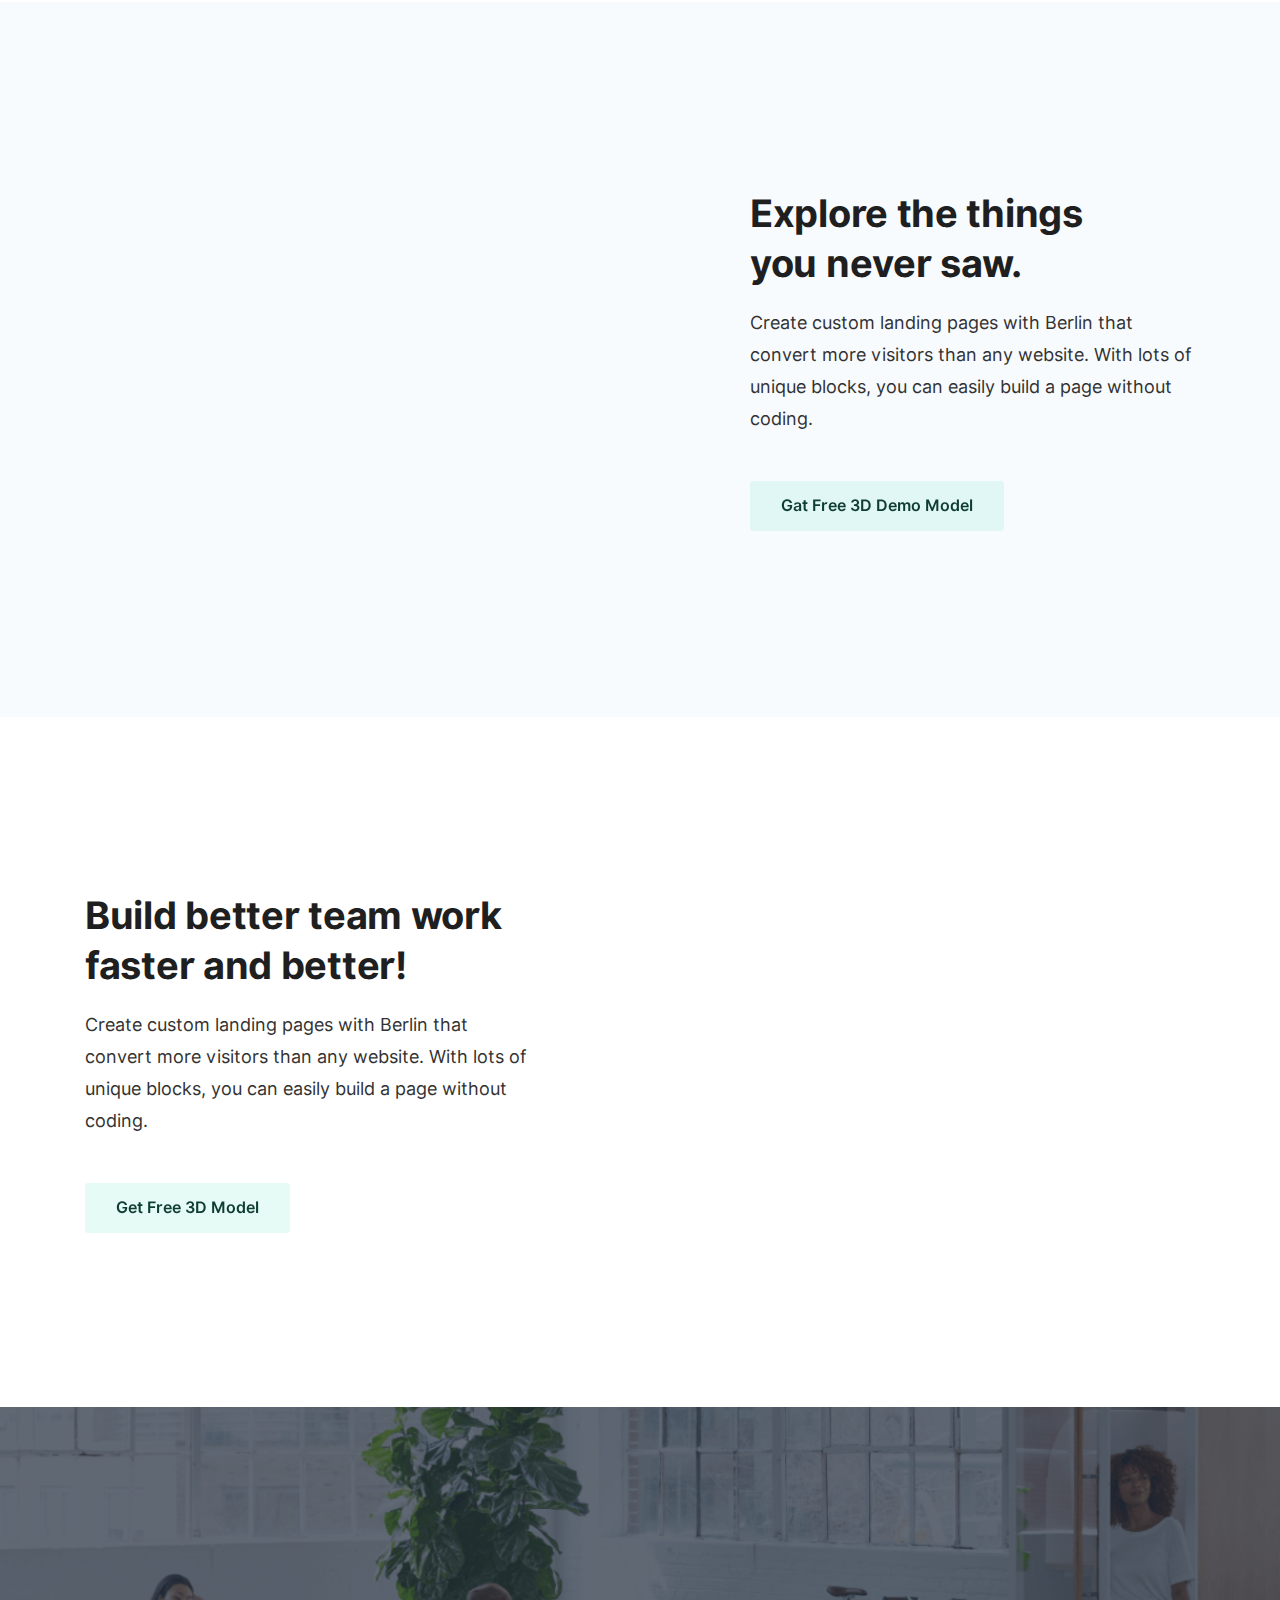
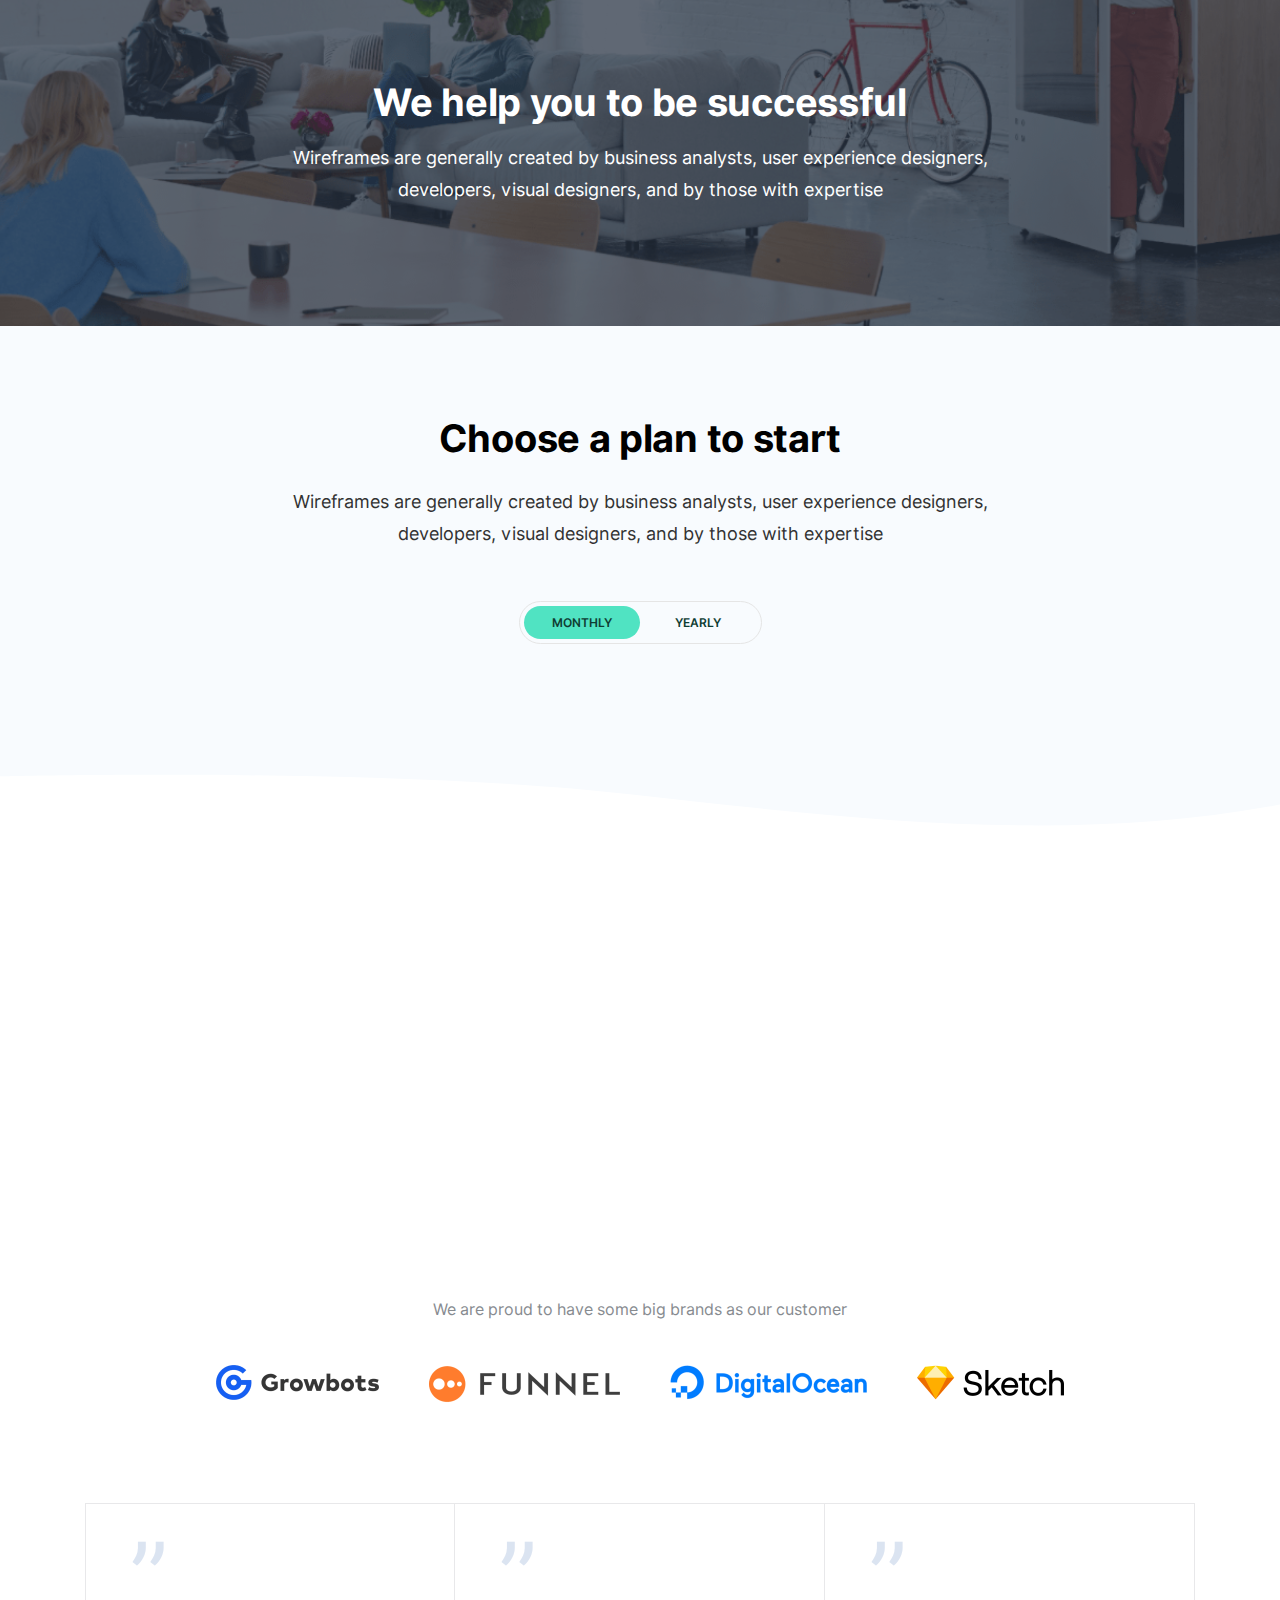
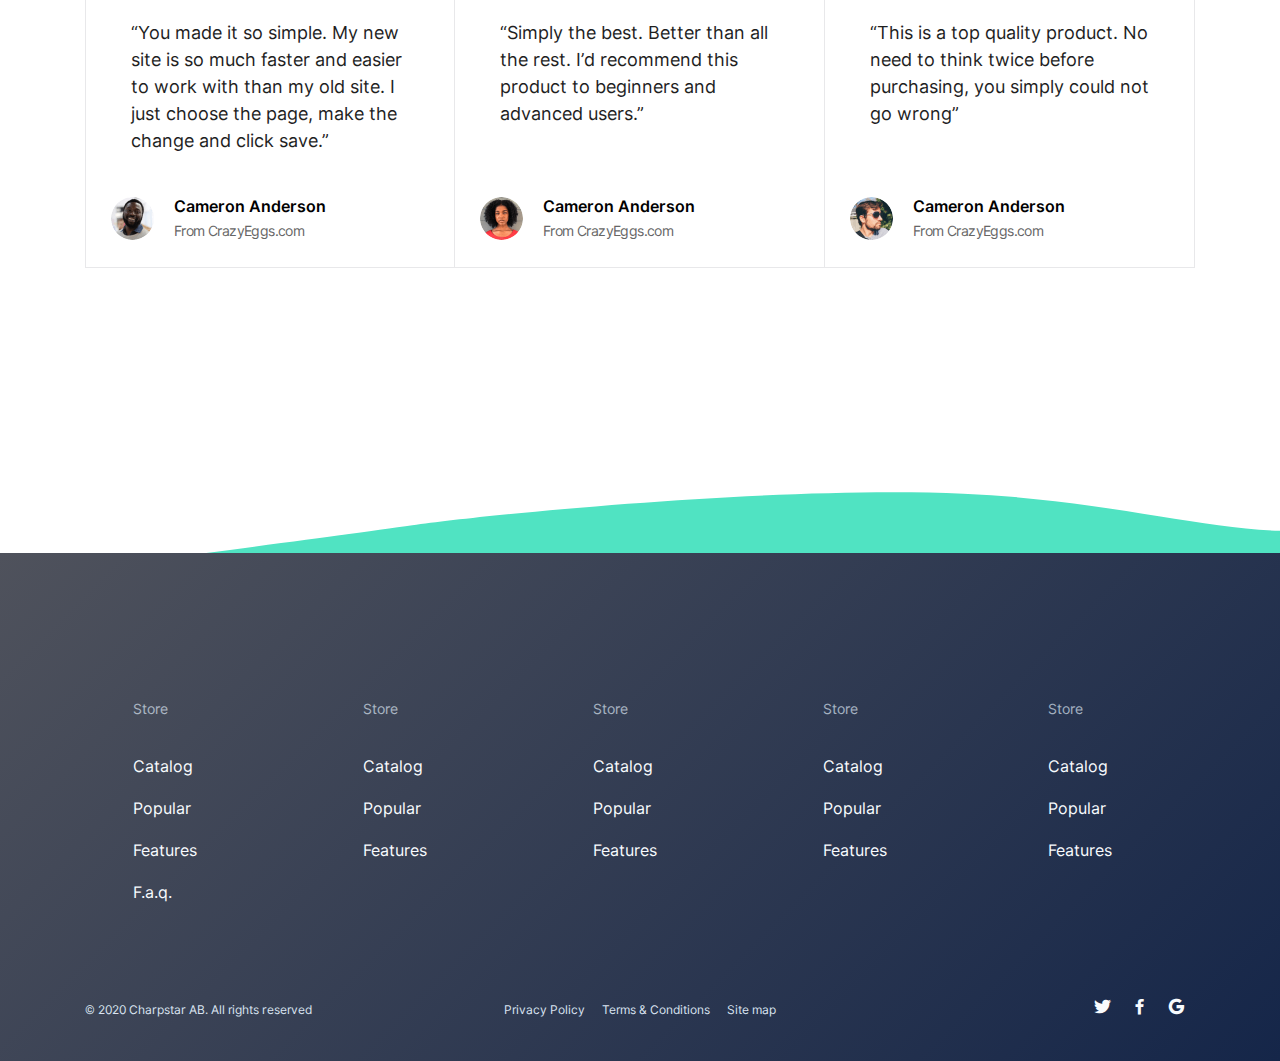
==== commit 31fff583: "update" ====
--- a/index.html
+++ b/index.html
@@ -17,6 +17,34 @@
   <!-- Custom Stylesheet -->
   <link rel="stylesheet" href="./css/settings.css">
   <link rel="stylesheet" href="./css/style.css">
+  <!-- Start of Async Drift Code -->
+<script>
+"use strict";
+
+!function() {
+  var t = window.driftt = window.drift = window.driftt || [];
+  if (!t.init) {
+    if (t.invoked) return void (window.console && console.error && console.error("Drift snippet included twice."));
+    t.invoked = !0, t.methods = [ "identify", "config", "track", "reset", "debug", "show", "ping", "page", "hide", "off", "on" ], 
+    t.factory = function(e) {
+      return function() {
+        var n = Array.prototype.slice.call(arguments);
+        return n.unshift(e), t.push(n), t;
+      };
+    }, t.methods.forEach(function(e) {
+      t[e] = t.factory(e);
+    }), t.load = function(t) {
+      var e = 3e5, n = Math.ceil(new Date() / e) * e, o = document.createElement("script");
+      o.type = "text/javascript", o.async = !0, o.crossorigin = "anonymous", o.src = "https://js.driftt.com/include/" + n + "/" + t + ".js";
+      var i = document.getElementsByTagName("script")[0];
+      i.parentNode.insertBefore(o, i);
+    };
+  }
+}();
+drift.SNIPPET_VERSION = '0.3.1';
+drift.load('mw3u3wd637mg');
+</script>
+<!-- End of Async Drift Code -->
 </head>
 
 <body>
@@ -41,7 +69,7 @@
                 <div class="col">
                     <!-- Brand Logo -->
                     <div class="brand-logo">
-                        <a href=""><img src="image/main-logo.png" alt="" /></a>
+                        <a href=""><img src="image/logo.png" alt="" /></a>
                     </div>
                 </div>
                 <!-- Menu Block -->
@@ -53,43 +81,43 @@
                                 <ul class="menu-dropdown">
                                     <li class="single-item">
                                         <a href="../s01/index.html">
-                                        <h3>Mobile Application</h3> 
+                                        <h3>Demo 1</h3> 
                                         <p>Best for Mobile App Presentation</p>
                                         </a>
                                     </li>
                                     <li class="single-item">
                                         <a href="../s02/index.html">
-                                            <h3>Web Application</h3>
+                                            <h3>Demo 2</h3>
                                             <p>Best for Web Application</p>
                                         </a> 
                                     </li>
                                     <li class="single-item">
                                         <a href="../s03/index.html">
-                                        <h3>SaaS Application</h3>
+                                        <h3>Demo 3</h3>
                                         <p>Best for SaaS Application</p>
                                     </a> 
                                     </li>
                                     <li class="single-item">
                                         <a href="../s04/index.html">
-                                                <h3>SaaS Subscription</h3>
+                                                <h3>Demo 4</h3>
                                             <p>Best for SaaS Subscription</p>
                                         </a> 
                                     </li>
                                     <li class="single-item">
                                         <a href="../s05/index.html">
-                                            <h3>Digital Service</h3>
+                                            <h3>Demo 5</h3>
                                             <p>Best for Digital Services</p>
                                         </a>
                                     </li>
                                     <li class="single-item">
                                         <a href="../s06/index.html">
-                                            <h3>Online Course</h3>
+                                            <h3>Demo 6</h3>
                                             <p>Best for Online Course</p>
                                         </a>
                                     </li>
                                     <li class="single-item">
                                         <a href="../s07/index.html">
-                                            <h3>Software</h3>
+                                            <h3>Demo 7</h3>
                                             <p>Best for Software & Application</p>
                                         </a>
                                     </li>
@@ -97,7 +125,7 @@
                             </li>
                             <li class="menu-item"><a href="#">Pricing</a></li>
 
-                            <li class="menu-item"><a href="#">Support</a></li>
+                            <li class="menu-item"><a href="#">Contact</a></li>
                         </ul>
                     </div>
                     <div class="mobile-menu"></div>
@@ -106,8 +134,7 @@
                 <!-- Button Block -->
                 <div class="col">
                     <div class="header-btns">
-                        <a href="#" class="btn btn--transparent ">Sign in</a>
-                        <a href="#" class="btn btn--primary hvr-shine">Start free trial</a>
+                        <a href="#" class="btn btn--primary hvr-shine">Free 3D Demo Model</a>
                     </div>
                 </div>
             </div>
@@ -186,8 +213,7 @@
             <!-- Header buttons start -->
             <div class="header-btns offcanvas">
                 <div class="header-btns">
-                    <a href="#" class="btn btn-primary--opacity hvr-bounce-to-right">Sign in</a>
-                    <a href="#" class="btn btn--primary hvr-shine">Start free trial</a>
+                    <a href="#" class="btn btn--primary hvr-shine">Get Free Demo Model</a>
                 </div>
             </div>
             <!-- Header buttons end -->
@@ -201,11 +227,11 @@
             <div class="row justify-content-center">
                 <div class="col-xl-7 col-lg-8 col-md-10">
                     <div class="hero-content">
-                        <h1 class="title h2">Manage your team, faster!</h1>
-                        <p>Create custom landing pages with Berlin that convert more visitors than any website.</p>
+                        <h1 class="title h2">Visualise products from the comfort of your home!</h1>
+                        <p>Increase your e-commerce conversions through 3D & Augmented Reality product visualisations.</p>
                         <div class="hero-btn">
-                            <a href="#" class="btn btn--primary hvr-shine">Start free 14 days trial</a>
-                            <span class="text--info">No credit card required</span>
+                            <a href="#" class="btn btn--primary hvr-shine">Free 3D Demo Model</a>
+                            <span class="text--info">A Free 3D Visiualisation of a product of your choice<br>No credit card required</span>
                         </div>
                     </div>
                 </div>
@@ -230,7 +256,7 @@
                             <span class="outer-circle circle-bg-1"></span>
                         </div>
                         <div class="widget__body divider--right">
-                            <h3 class="widget__heading h6">Single Platform</h3>
+                            <h3 class="widget__heading h6">Improve SEO</h3>
                             <p>Create custom landing pages with Berlin that convert more visitors than any website.</p>
                         </div>
                     </div>
@@ -242,7 +268,7 @@
                             <span class="outer-circle circle-bg-2"></span>
                         </div>
                         <div class="widget__body divider--right">
-                            <h3 class="widget__heading h6">Faster Communication</h3>
+                            <h3 class="widget__heading h6">Increase Conversions</h3>
                             <p>Create custom landing pages with Berlin that convert more visitors than any website.</p>
                         </div>
                     </div>
@@ -254,7 +280,7 @@
                             <span class="outer-circle circle-bg-3"></span>
                         </div>
                         <div class="widget__body">
-                            <h3 class="widget__heading h6">Everything in One Place</h3>
+                            <h3 class="widget__heading h6">Join the Future</h3>
                             <p>Create custom landing pages with Berlin that convert more visitors than any website.</p>
                         </div>
                     </div>
@@ -283,7 +309,7 @@
                     <div class="content-section-text">
                         <h2 class="title">Explore the things <br class="d-none d-xs-block"> you never saw.</h2>
                         <p>Create custom landing pages with Berlin that convert more visitors than any website. With lots of unique blocks, you can easily build a page without coding.</p>
-                        <a href="#" class="btn btn-primary--opacity hvr-bounce-to-right">Start free 14 days trial</a>
+                        <a href="#" class="btn btn-primary--opacity hvr-bounce-to-right">Gat Free 3D Demo Model</a>
                     </div>
                 </div>
             </div>
@@ -310,7 +336,7 @@
                     <div class="content-section-text">
                         <h2 class="title">Build better team work <br class="d-none d-xs-block">faster and better!</h2>
                         <p>Create custom landing pages with Berlin that convert more visitors than any website. With lots of unique blocks, you can easily build a page without coding.</p>
-                        <a href="#" class="btn btn-primary--opacity hvr-bounce-to-right">Start free 14 days trial</a>
+                        <a href="#" class="btn btn-primary--opacity hvr-bounce-to-right">Get Free 3D Model</a>
                     </div>
                 </div>
 
@@ -527,7 +553,7 @@
                     <div class="cta-wrapper">
                         <h3 class="title mt--20" data-aos="fade-right" data-aos-duration='1500' data-aos-once="true">Manage your team in one place</h3>
                         <div class="button" data-aos="fade-left" data-aos-duration='1500' data-aos-once="true">
-                            <a href="" class="btn btn--primary mt--20  hvr-shine">Start free 14 days trial</a>
+                            <a href="" class="btn btn--primary mt--20  hvr-shine">Get Free 3D Model</a>
                         </div>
                     </div>
                 </div>
@@ -607,7 +633,7 @@
                         </ul>
                     </div>
                     <div class="col-lg-3 col-md-4 col-sm-5 order-md-1  mb--10">
-                        <p class="mb-0">© 2019 Grayic. All rights reserved</p>
+                        <p class="mb-0">© 2020 Charpstar AB. All rights reserved</p>
                     </div>
                     
                 </div>
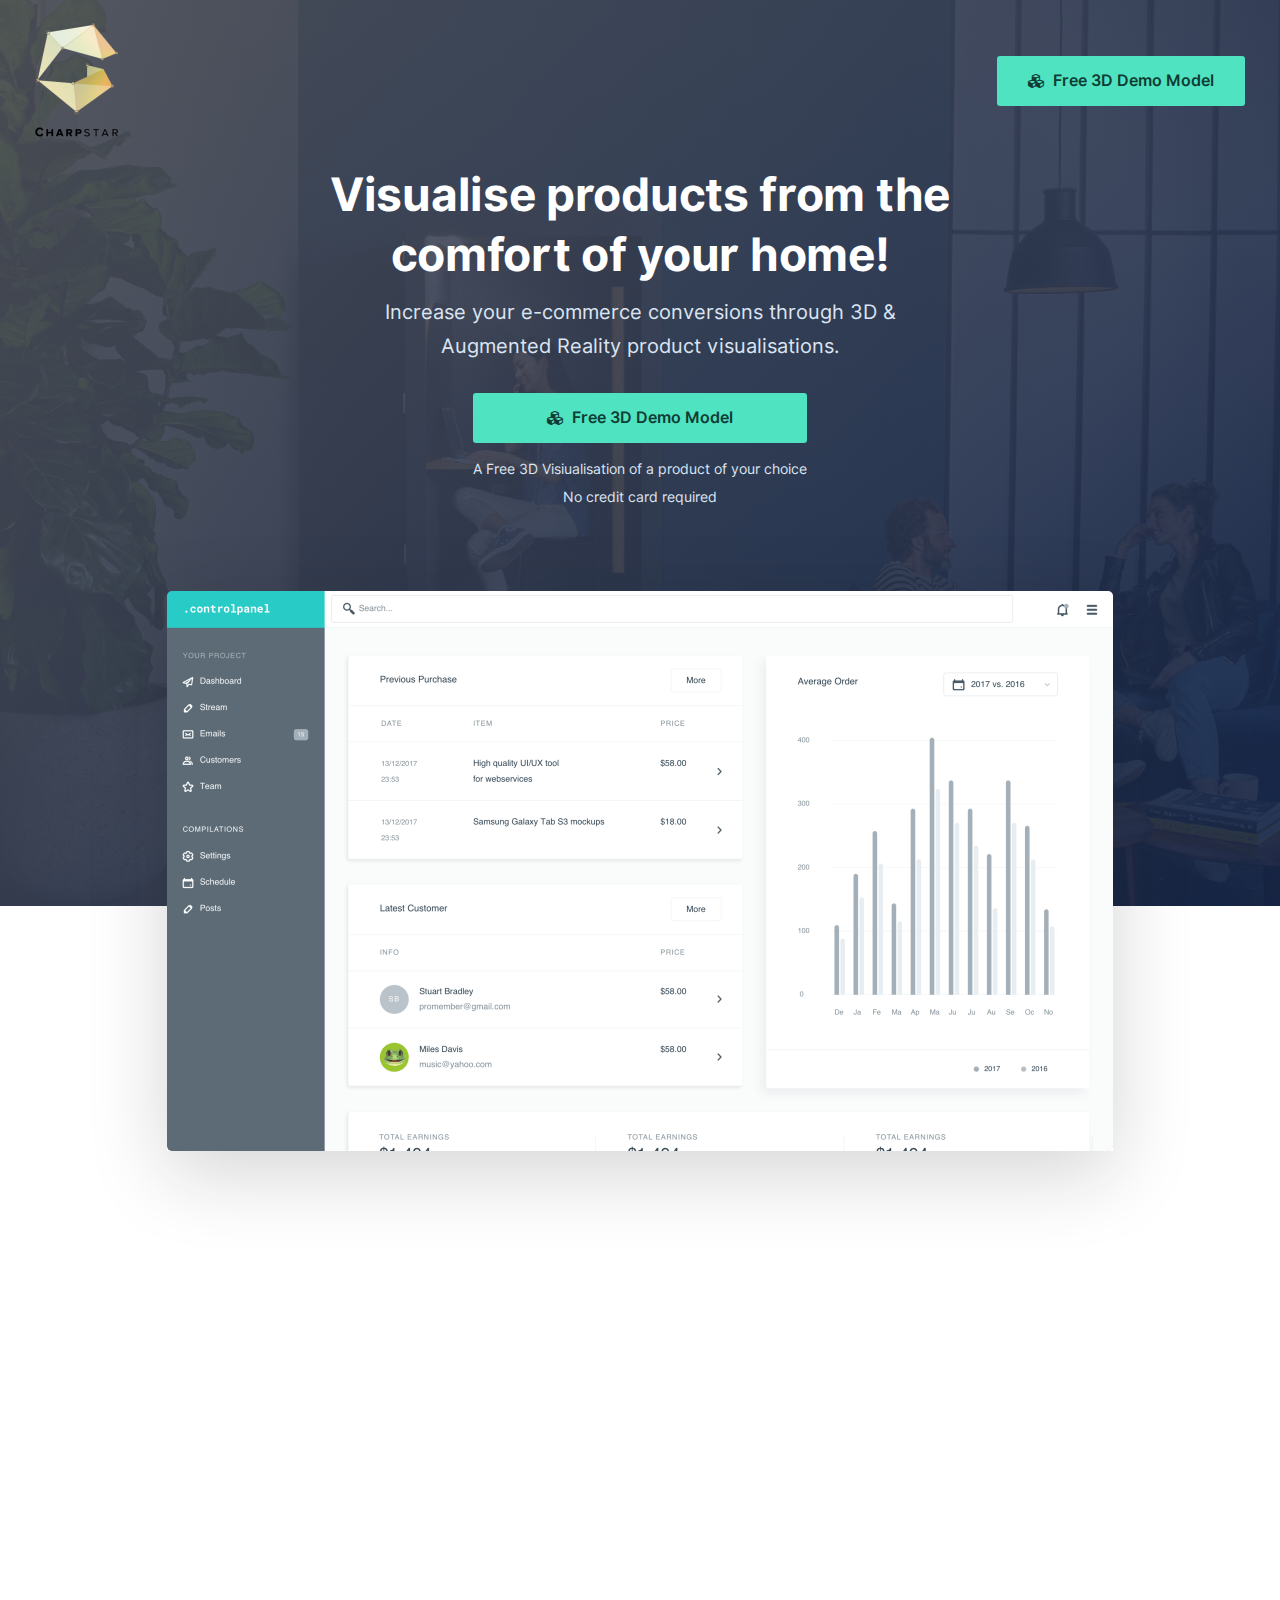
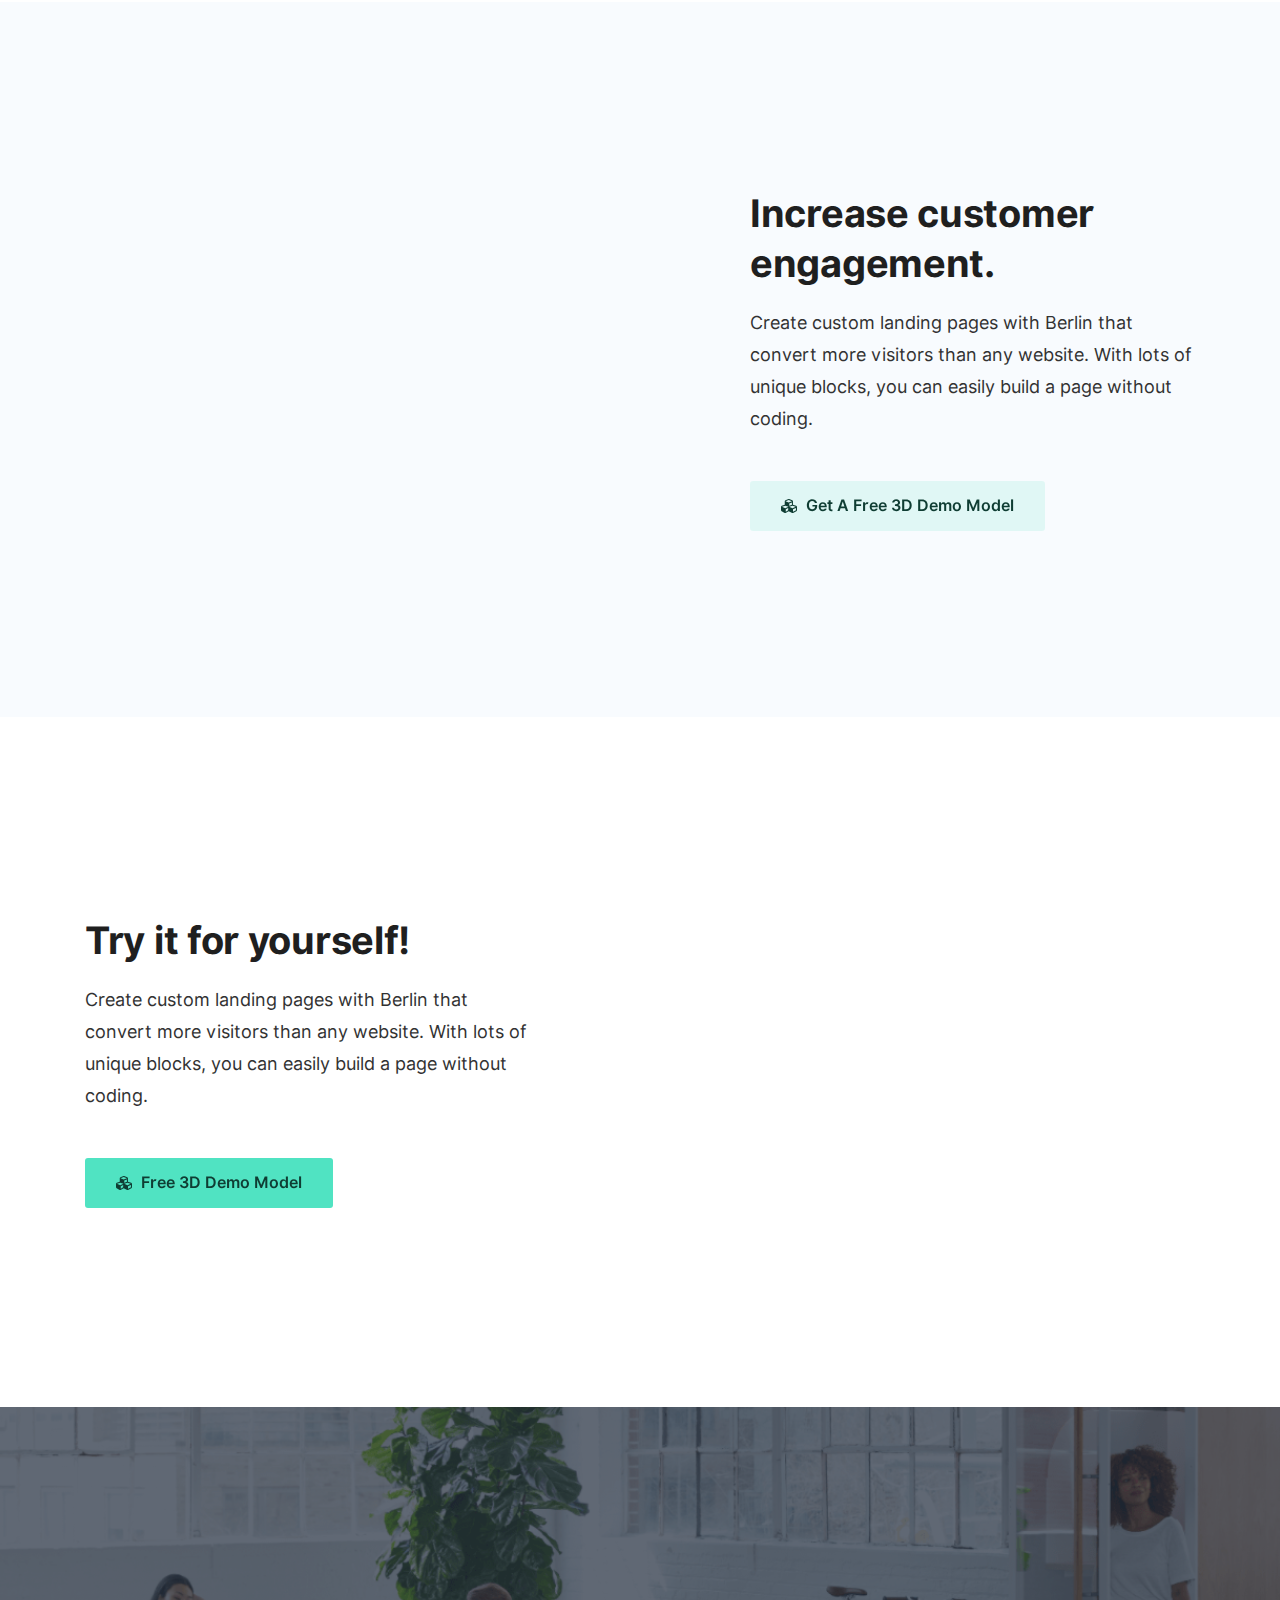
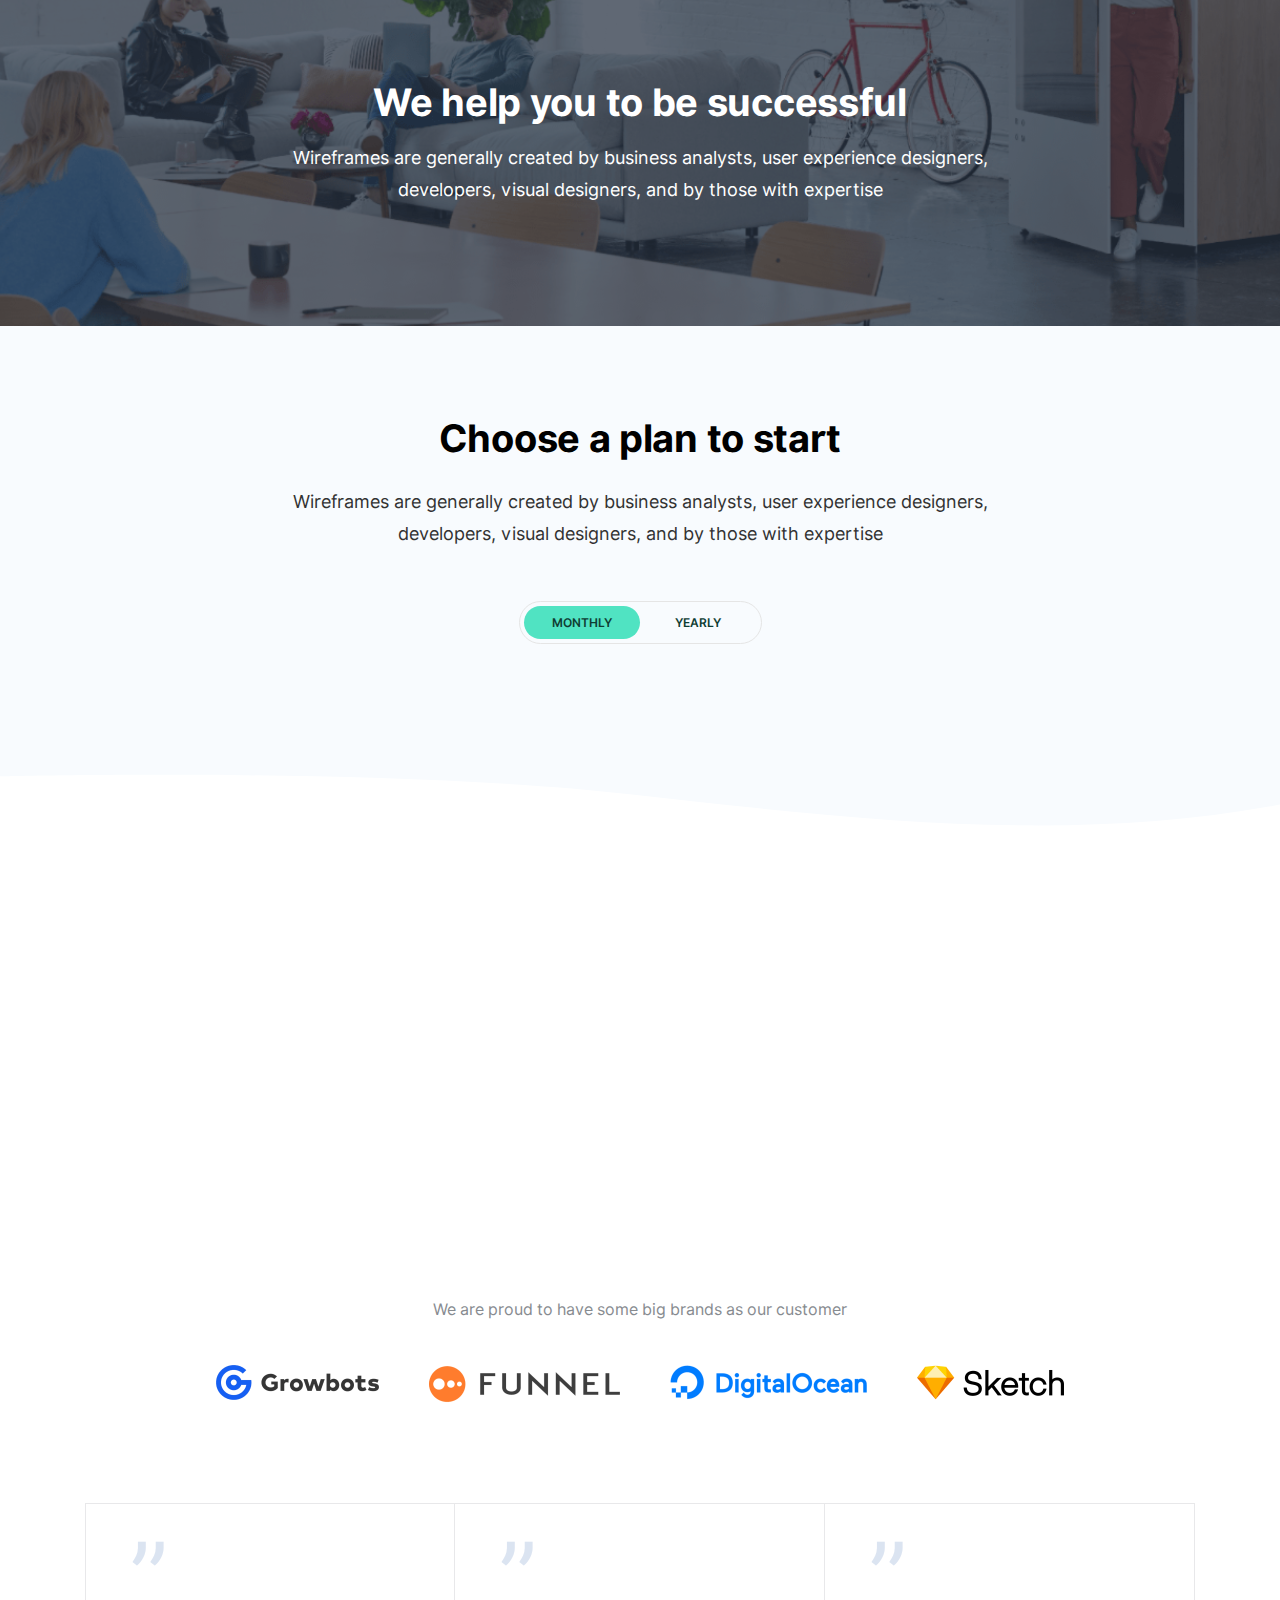
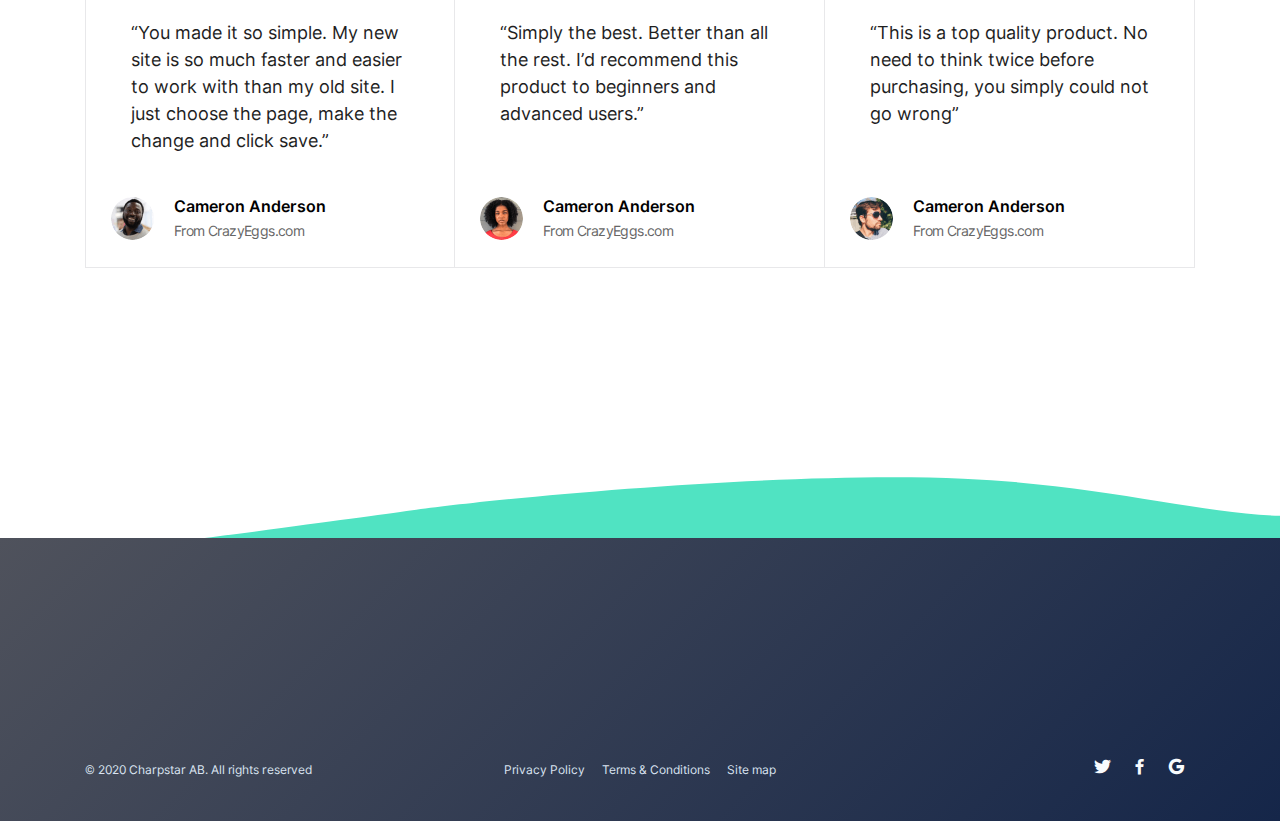
==== commit 88a5f1a9: "update" ====
--- a/index.html
+++ b/index.html
@@ -72,69 +72,17 @@
                         <a href=""><img src="image/logo.png" alt="" /></a>
                     </div>
                 </div>
-                <!-- Menu Block -->
-                <div class="col">
-                    <div class="main-navigation ">
-                        <ul class="main-menu">
-                            <li class="menu-item has-dropdown">
-                                <a href="#features">Demos</a>
-                                <ul class="menu-dropdown">
-                                    <li class="single-item">
-                                        <a href="../s01/index.html">
-                                        <h3>Demo 1</h3> 
-                                        <p>Best for Mobile App Presentation</p>
-                                        </a>
-                                    </li>
-                                    <li class="single-item">
-                                        <a href="../s02/index.html">
-                                            <h3>Demo 2</h3>
-                                            <p>Best for Web Application</p>
-                                        </a> 
-                                    </li>
-                                    <li class="single-item">
-                                        <a href="../s03/index.html">
-                                        <h3>Demo 3</h3>
-                                        <p>Best for SaaS Application</p>
-                                    </a> 
-                                    </li>
-                                    <li class="single-item">
-                                        <a href="../s04/index.html">
-                                                <h3>Demo 4</h3>
-                                            <p>Best for SaaS Subscription</p>
-                                        </a> 
-                                    </li>
-                                    <li class="single-item">
-                                        <a href="../s05/index.html">
-                                            <h3>Demo 5</h3>
-                                            <p>Best for Digital Services</p>
-                                        </a>
-                                    </li>
-                                    <li class="single-item">
-                                        <a href="../s06/index.html">
-                                            <h3>Demo 6</h3>
-                                            <p>Best for Online Course</p>
-                                        </a>
-                                    </li>
-                                    <li class="single-item">
-                                        <a href="../s07/index.html">
-                                            <h3>Demo 7</h3>
-                                            <p>Best for Software & Application</p>
-                                        </a>
-                                    </li>
-                                </ul>
-                            </li>
-                            <li class="menu-item"><a href="#">Pricing</a></li>
-
-                            <li class="menu-item"><a href="#">Contact</a></li>
-                        </ul>
-                    </div>
-                    <div class="mobile-menu"></div>
-                </div>
+
 
                 <!-- Button Block -->
                 <div class="col">
                     <div class="header-btns">
-                        <a href="#" class="btn btn--primary hvr-shine">Free 3D Demo Model</a>
+<!-- Calendly link widget begin -->
+<link href="https://assets.calendly.com/assets/external/widget.css" rel="stylesheet">
+<script src="https://assets.calendly.com/assets/external/widget.js" type="text/javascript"></script>
+<a href="" onclick="Calendly.initPopupWidget({url: 'https://calendly.com/charpstar/3d-model-consultation'});return false;" class="btn btn--primary hvr-shine"><i class="fas fa-cubes"></i>&ensp;Free 3D Demo Model</a>
+<!-- Calendly link widget end -->
+
                     </div>
                 </div>
             </div>
@@ -147,7 +95,7 @@
         <div class="row align-items-center">
         <div class="col-md-4 col-7">
             <a href="index.html" class="site-brand">
-                <img src="./image/main-logo.png" alt="">
+                <img src="./image/logo.png" alt="">
             </a>
         </div>
         <div class="col-md-8 col-5 text-right">
@@ -170,50 +118,14 @@
         <div class="off-canvas-inner">
             <!-- mobile menu start -->
             <div class="mobile-navigation">
-                <!-- mobile menu navigation start -->
-                <nav class="off-canvas-nav">
-                    <ul class="mobile-menu">
-                        <li class="menu-item-has-children">
-                            <a href="#">Demos <i class="icon icon-minimal-down"></i></a>
-                            <ul class="sub-menu">
-                                <li class="single-item">
-                                    <a href="">
-                                        <h3>Mobile Application</h3>
-                                        <p>Best for Mobile App Presentation</p>
-                                    </a>
-                                </li>
-                                <li class="single-item">
-                                    <a href="">
-                                        <h3>Web Application</h3>
-                                        <p>Best for Mobile App Presentation</p>
-                                    </a>
-                                </li>
-                                <li class="single-item">
-                                    <a href="">
-                                        <h3>SaaS Application</h3>
-                                        <p>Best for Mobile App Presentation</p>
-                                    </a>
-                                </li>
-                                <li class="single-item">
-                                    <a href="">
-                                        <h3>SaaS Subsciption</h3>
-                                        <p>Best for Mobile App Presentation</p>
-                                    </a>
-                                </li>
-                            </ul>
-                        </li>
-                        <li><a href="#">Pages</a></li>
-                        <li><a href="contact.html">Contact</a></li>
-                    </ul>
-                </nav>
-                <!-- mobile menu navigation end -->
+
             </div>
             <!-- mobile menu end -->
 
             <!-- Header buttons start -->
             <div class="header-btns offcanvas">
                 <div class="header-btns">
-                    <a href="#" class="btn btn--primary hvr-shine">Get Free Demo Model</a>
+                    <a href="" onclick="Calendly.initPopupWidget({url: 'https://calendly.com/charpstar/3d-model-consultation'});return false;" class="btn btn--primary hvr-shine"><i class="fas fa-cubes"></i>&ensp;Free 3D Demo Model</a>
                 </div>
             </div>
             <!-- Header buttons end -->
@@ -230,19 +142,20 @@
                         <h1 class="title h2">Visualise products from the comfort of your home!</h1>
                         <p>Increase your e-commerce conversions through 3D & Augmented Reality product visualisations.</p>
                         <div class="hero-btn">
-                            <a href="#" class="btn btn--primary hvr-shine">Free 3D Demo Model</a>
+                            <a href="" onclick="Calendly.initPopupWidget({url: 'https://calendly.com/charpstar/3d-model-consultation'});return false;" class="btn btn--primary hvr-shine"><i class="fas fa-cubes"></i>&ensp;Free 3D Demo Model</a>
                             <span class="text--info">A Free 3D Visiualisation of a product of your choice<br>No credit card required</span>
                         </div>
                     </div>
                 </div>
                 <div class="col-12">
                     <div class="dashboard-img" data-aos="fade-up" data-aos-duration='1500' data-aos-once="true">
-                        <img src="./image/dashboard-analytics.png" alt="">
-                    </div>
-                </div>
-            </div>
-        </div>
-        <!-- <div class="hero-shape"><img src="image/hero-shape.png" alt=""></div> -->
+
+                       <img src="./image/dashboard-analytics.png" alt=""> 
+                    </div>
+                </div>
+            </div>
+        </div>
+       <!-- <div class="hero-shape"><img src="image/hero-shape.png" alt=""></div>  -->
     </section>
 
     <!-- Feature Section -->
@@ -256,7 +169,7 @@
                             <span class="outer-circle circle-bg-1"></span>
                         </div>
                         <div class="widget__body divider--right">
-                            <h3 class="widget__heading h6">Improve SEO</h3>
+                            <h3 class="widget__heading h6">Conversion Rate</h3>
                             <p>Create custom landing pages with Berlin that convert more visitors than any website.</p>
                         </div>
                     </div>
@@ -268,7 +181,7 @@
                             <span class="outer-circle circle-bg-2"></span>
                         </div>
                         <div class="widget__body divider--right">
-                            <h3 class="widget__heading h6">Increase Conversions</h3>
+                            <h3 class="widget__heading h6">Engagement Rate</h3>
                             <p>Create custom landing pages with Berlin that convert more visitors than any website.</p>
                         </div>
                     </div>
@@ -280,7 +193,7 @@
                             <span class="outer-circle circle-bg-3"></span>
                         </div>
                         <div class="widget__body">
-                            <h3 class="widget__heading h6">Join the Future</h3>
+                            <h3 class="widget__heading h6">Active Users</h3>
                             <p>Create custom landing pages with Berlin that convert more visitors than any website.</p>
                         </div>
                     </div>
@@ -307,9 +220,9 @@
                 </div>
                 <div class="col-xl-5 offset-xl-1 col-lg-6 col-md-6">
                     <div class="content-section-text">
-                        <h2 class="title">Explore the things <br class="d-none d-xs-block"> you never saw.</h2>
+                        <h2 class="title">Increase customer engagement.</h2>
                         <p>Create custom landing pages with Berlin that convert more visitors than any website. With lots of unique blocks, you can easily build a page without coding.</p>
-                        <a href="#" class="btn btn-primary--opacity hvr-bounce-to-right">Gat Free 3D Demo Model</a>
+                                            <a href="" onclick="Calendly.initPopupWidget({url: 'https://calendly.com/charpstar/3d-model-consultation'});return false;" class="btn btn-primary--opacity hvr-bounce-to-right"><i class="fas fa-cubes"></i>&ensp;Get A Free 3D Demo Model</a>
                     </div>
                 </div>
             </div>
@@ -334,9 +247,9 @@
                 </div>
                 <div class="col-xl-5 col-lg-6 col-md-6 order-md-1">
                     <div class="content-section-text">
-                        <h2 class="title">Build better team work <br class="d-none d-xs-block">faster and better!</h2>
+                        <h2 class="title">Try it for yourself!</h2>
                         <p>Create custom landing pages with Berlin that convert more visitors than any website. With lots of unique blocks, you can easily build a page without coding.</p>
-                        <a href="#" class="btn btn-primary--opacity hvr-bounce-to-right">Get Free 3D Model</a>
+                        <a href="" onclick="Calendly.initPopupWidget({url: 'https://calendly.com/charpstar/3d-model-consultation'});return false;" class="btn btn--primary hvr-bounce-to-right"><i class="fas fa-cubes"></i>&ensp;Free 3D Demo Model</a>
                     </div>
                 </div>
 
@@ -389,47 +302,17 @@
                 <div class="col-12">
                     <div class="custom-tab-wrapper monthly" id="pricing-tab-1">
                         <div class="row mb-d-30 justify-content-center">
-                            <div class="col-xl-4 col-lg-5 col-md-6">
-                                <div class="card card-p01" data-aos="fade-up" data-aos-duration='1500' data-aos-once="true" data-aos-delay="300">
-                                    <div class="card-head">
-                                        <h6>Basic</h6>
-                                        <h2>
-                                            <span class="small-title">$</span>
-                                            <span class="big-txt price-default">19</span>
-                                            <span class="big-txt price-dynamic" data-monthly='19' data-yearly='17'></span>
-                                            <span class="devider">/</span>
-                                            <span class="month">month</span>
-                                        </h2>
-                                        <p>Good for small business launching their products less then once a year</p>
-                                    </div>
-                        
-                                    <div class="card-content">
-                                        <ul class="pricing-list">
-                                            <li><span><i class="icon icon-check-2"></i></span>Unlimited Blocks</li>
-                                            <li><span><i class="icon icon-check-2"></i></span>5GB Clould Storages</li>
-                                            <li class="disable-opt"><span><i class="icon icon-check-2"></i></span>Custom Domain
-                                                Names</li>
-                                            <li class="disable-opt"><span><i class="icon icon-check-2"></i></span>Unlimited
-                                                Emails
-                                            </li>
-                                        </ul>
-                                        <div class="card-btn">
-                                            <a href="" class="btn btn--primary hvr-shine">Start free 14 days trial</a>
-                                        </div>
-                                        <p>No credit card required</p>
-                                    </div>
-                                </div>
-                            </div>
+
                             <div class="col-xl-4 col-lg-5 col-md-6">
                                 <div class="card card-p01 card-active" data-aos="fade-up" data-aos-duration='1500' data-aos-once="true" data-aos-delay="800">
                                     <div class="card-head">
                                         <h6>Pro</h6>
                                         <h2>
                                             <span class="small-title">$</span>
-                                            <span class="big-txt price-default">29</span>
-                                            <span class="big-txt price-dynamic" data-monthly='25' data-yearly='22'></span>
+                                            <span class="big-txt price-default">6</span>
+                                            <span class="big-txt price-dynamic" data-monthly='6' data-yearly='5'></span>
                                             <span class="devider">/</span>
-                                            <span class="month">month</span>
+                                            <span class="month">month per product</span>
                                         </h2>
                                         <p>Good for small business launching their products less then once a year</p>
                                     </div>
@@ -445,7 +328,7 @@
                                             </li>
                                         </ul>
                                         <div class="card-btn">
-                                            <a href="" class="btn btn--primary hvr-shine">Start free 14 days trial</a>
+                                           <a href="" onclick="Calendly.initPopupWidget({url: 'https://calendly.com/charpstar/3d-model-consultation'});return false;" class="btn btn--primary hvr-shine"><i class="fas fa-cubes"></i>&ensp;Free 3D Demo Model</a>
                                         </div>
                                         <p>No credit card required</p>
                                     </div>
@@ -551,9 +434,9 @@
             <div class="row justify-content-center">
                 <div class="col-xl-8 col-lg-10 col-md-12">
                     <div class="cta-wrapper">
-                        <h3 class="title mt--20" data-aos="fade-right" data-aos-duration='1500' data-aos-once="true">Manage your team in one place</h3>
+                        <h3 class="title mt--20" data-aos="fade-right" data-aos-duration='1500' data-aos-once="true">Your products visualised</h3>
                         <div class="button" data-aos="fade-left" data-aos-duration='1500' data-aos-once="true">
-                            <a href="" class="btn btn--primary mt--20  hvr-shine">Get Free 3D Model</a>
+                            <a href="" onclick="Calendly.initPopupWidget({url: 'https://calendly.com/charpstar/3d-model-consultation'});return false;" class="btn btn--primary hvr-shine"><i class="fas fa-cubes"></i>&ensp;Free 3D Demo Model</a>
                         </div>
                     </div>
                 </div>
@@ -564,57 +447,7 @@
     <!-- Footer Section -->
     <footer class="section-padding-top footer-bg shape-holder">
         <div class="container">
-            <div class="row justify-content-md-center justify-content-lg-left space-db--40">
-                <div class="col-lg-1 col-md-2 col-sm-3 col-4 mb--40">
-                    <h3 class="footer-title">Store</h3>
-                    <ul class="footer-list">
-                        <li><a href="">Catalog</a></li>
-                        <li><a href="">Popular</a></li>
-                        <li><a href="">Features</a></li>
-                        <li><a href="">F.a.q.</a></li>
-                    </ul>
-                </div>
-                <div class="col-lg-2 offset-lg-1 col-md-2 col-sm-3 col-4 mb--40">
-                    <div class="pl-lg--40">
-                        <h3 class="footer-title">Store</h3>
-                        <ul class="footer-list">
-                            <li><a href="">Catalog</a></li>
-                            <li><a href="">Popular</a></li>
-                            <li><a href="">Features</a></li>
-                        </ul>
-                    </div>
-                </div>
-                <div class="col-lg-2 col-md-2 col-sm-3 col-4 mb--40">
-                    <div class="pl-lg--80">
-                            <h3 class="footer-title">Store</h3>
-                            <ul class="footer-list">
-                                <li><a href="">Catalog</a></li>
-                                <li><a href="">Popular</a></li>
-                                <li><a href="">Features</a></li>
-                            </ul>
-                    </div>
-                </div>
-                <div class="col-lg-2 offset-lg-1 col-md-2 col-sm-3 col-4 mb--40">
-                    <div class="pl-lg--25">
-                            <h3 class="footer-title">Store</h3>
-                            <ul class="footer-list">
-                                <li><a href="">Catalog</a></li>
-                                <li><a href="">Popular</a></li>
-                                <li><a href="">Features</a></li>
-                            </ul>
-                    </div>
-                </div>
-                <div class="col-lg-2 col-md-2 col-sm-3 col-4 mb--40">
-                    <div class="pl-lg--60">
-                            <h3 class="footer-title">Store</h3>
-                            <ul class="footer-list">
-                                <li><a href="">Catalog</a></li>
-                                <li><a href="">Popular</a></li>
-                                <li><a href="">Features</a></li>
-                            </ul>
-                    </div>
-                </div>
-            </div>
+
 
             <div class="copyright-area pt--60 pt-md--80 pb--40">
                 <div class="row align-items-center space-db--10">
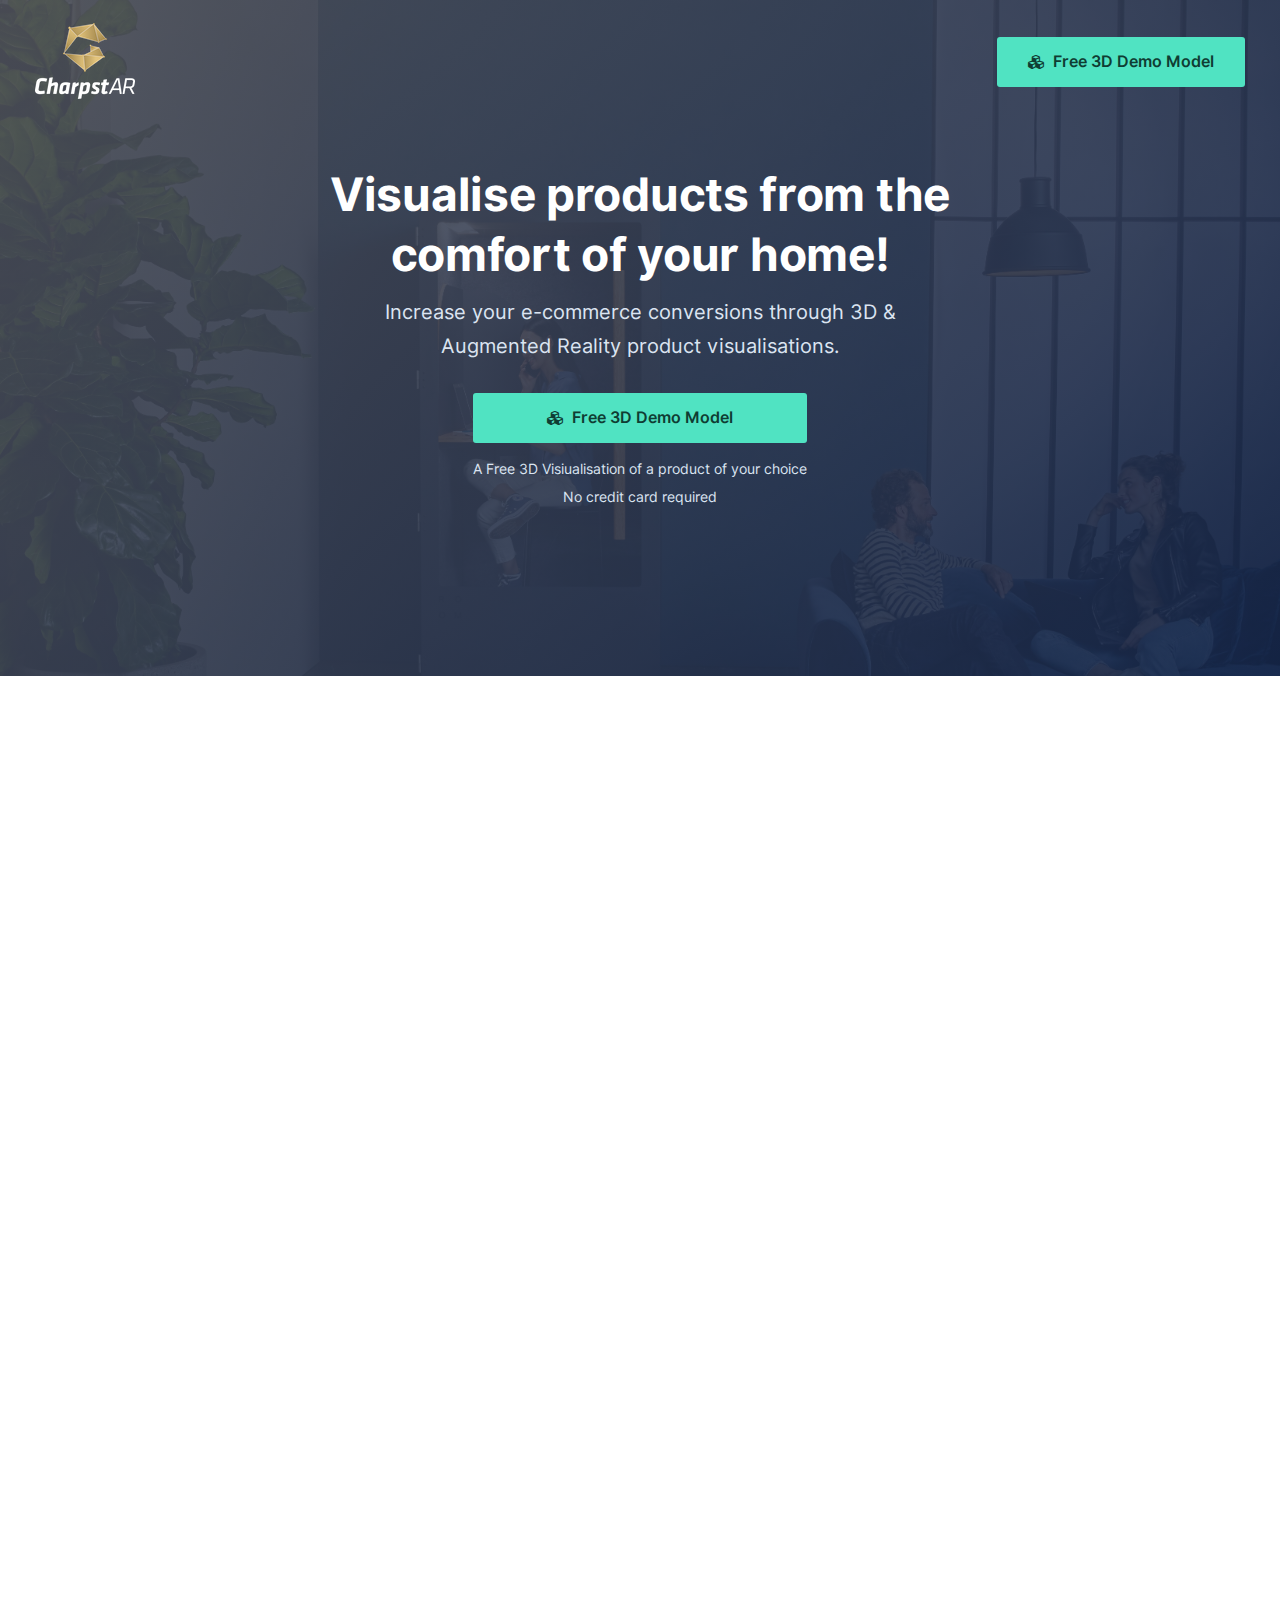
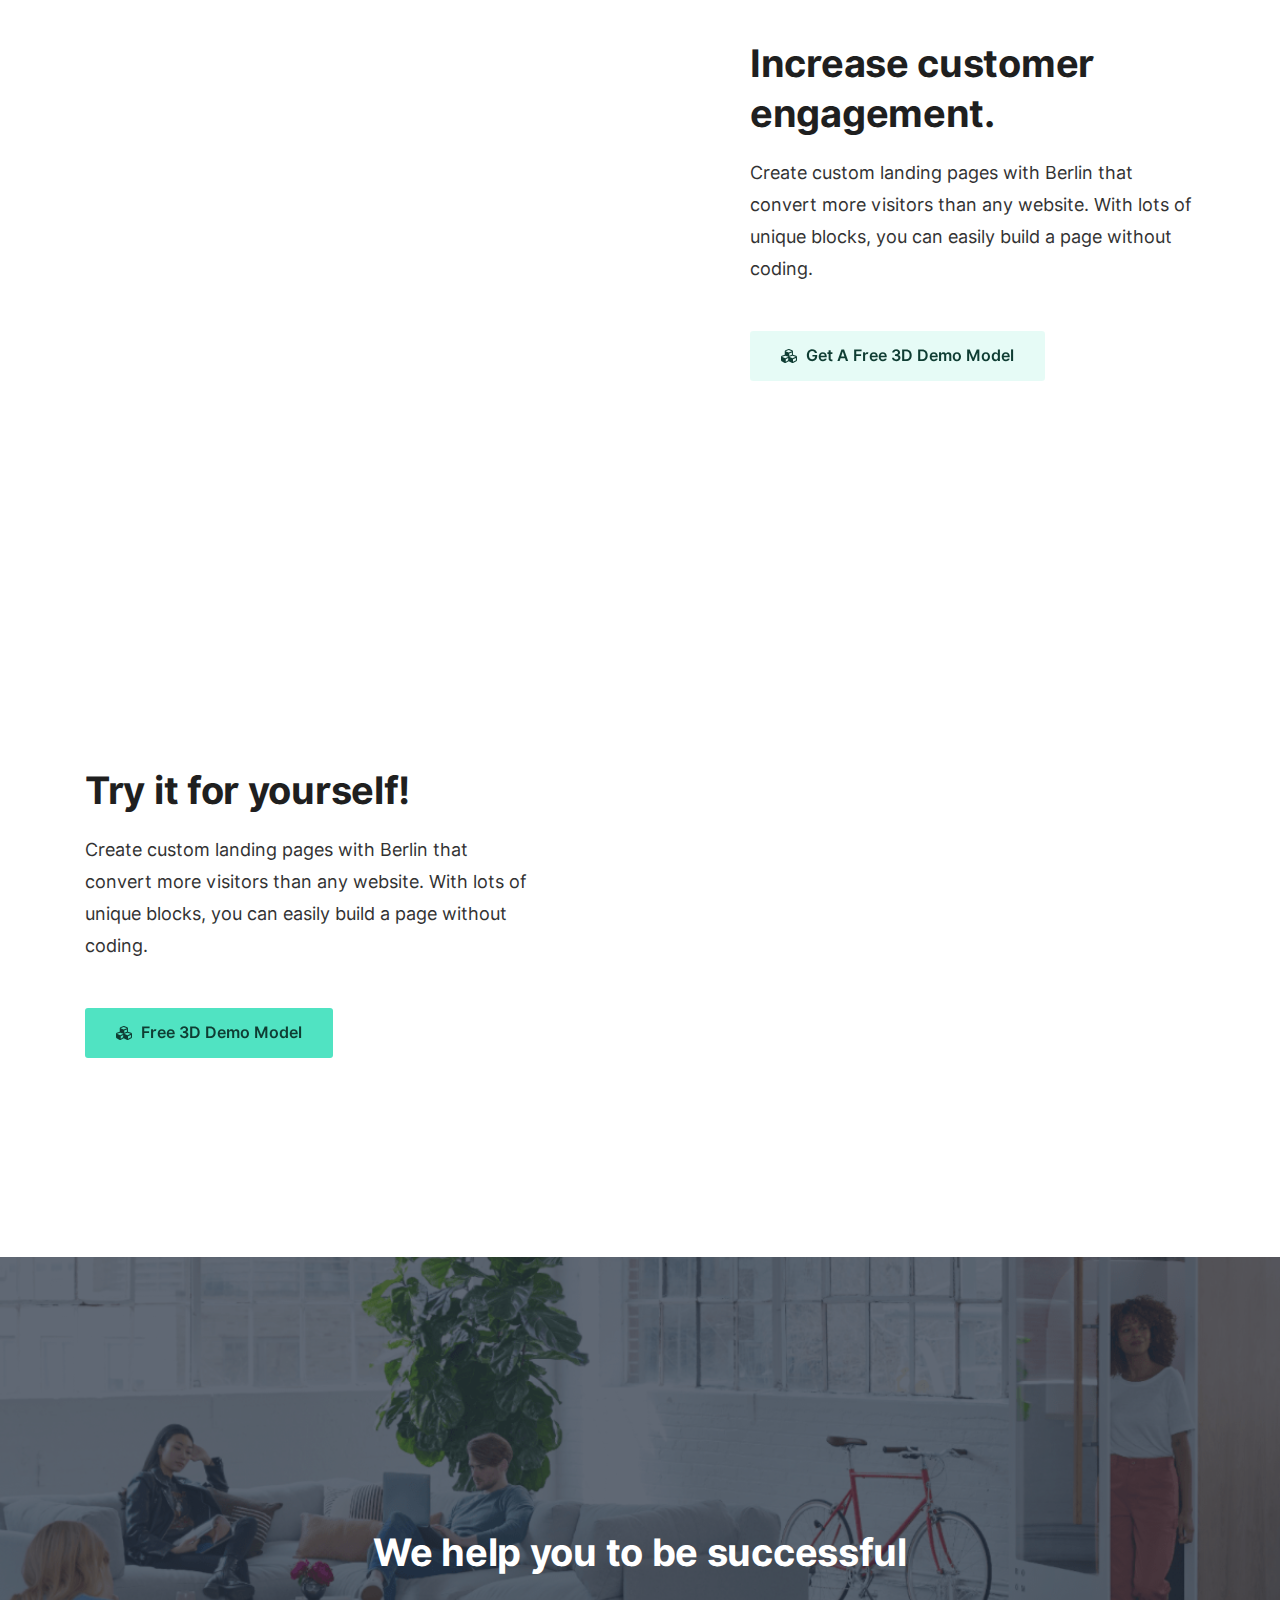
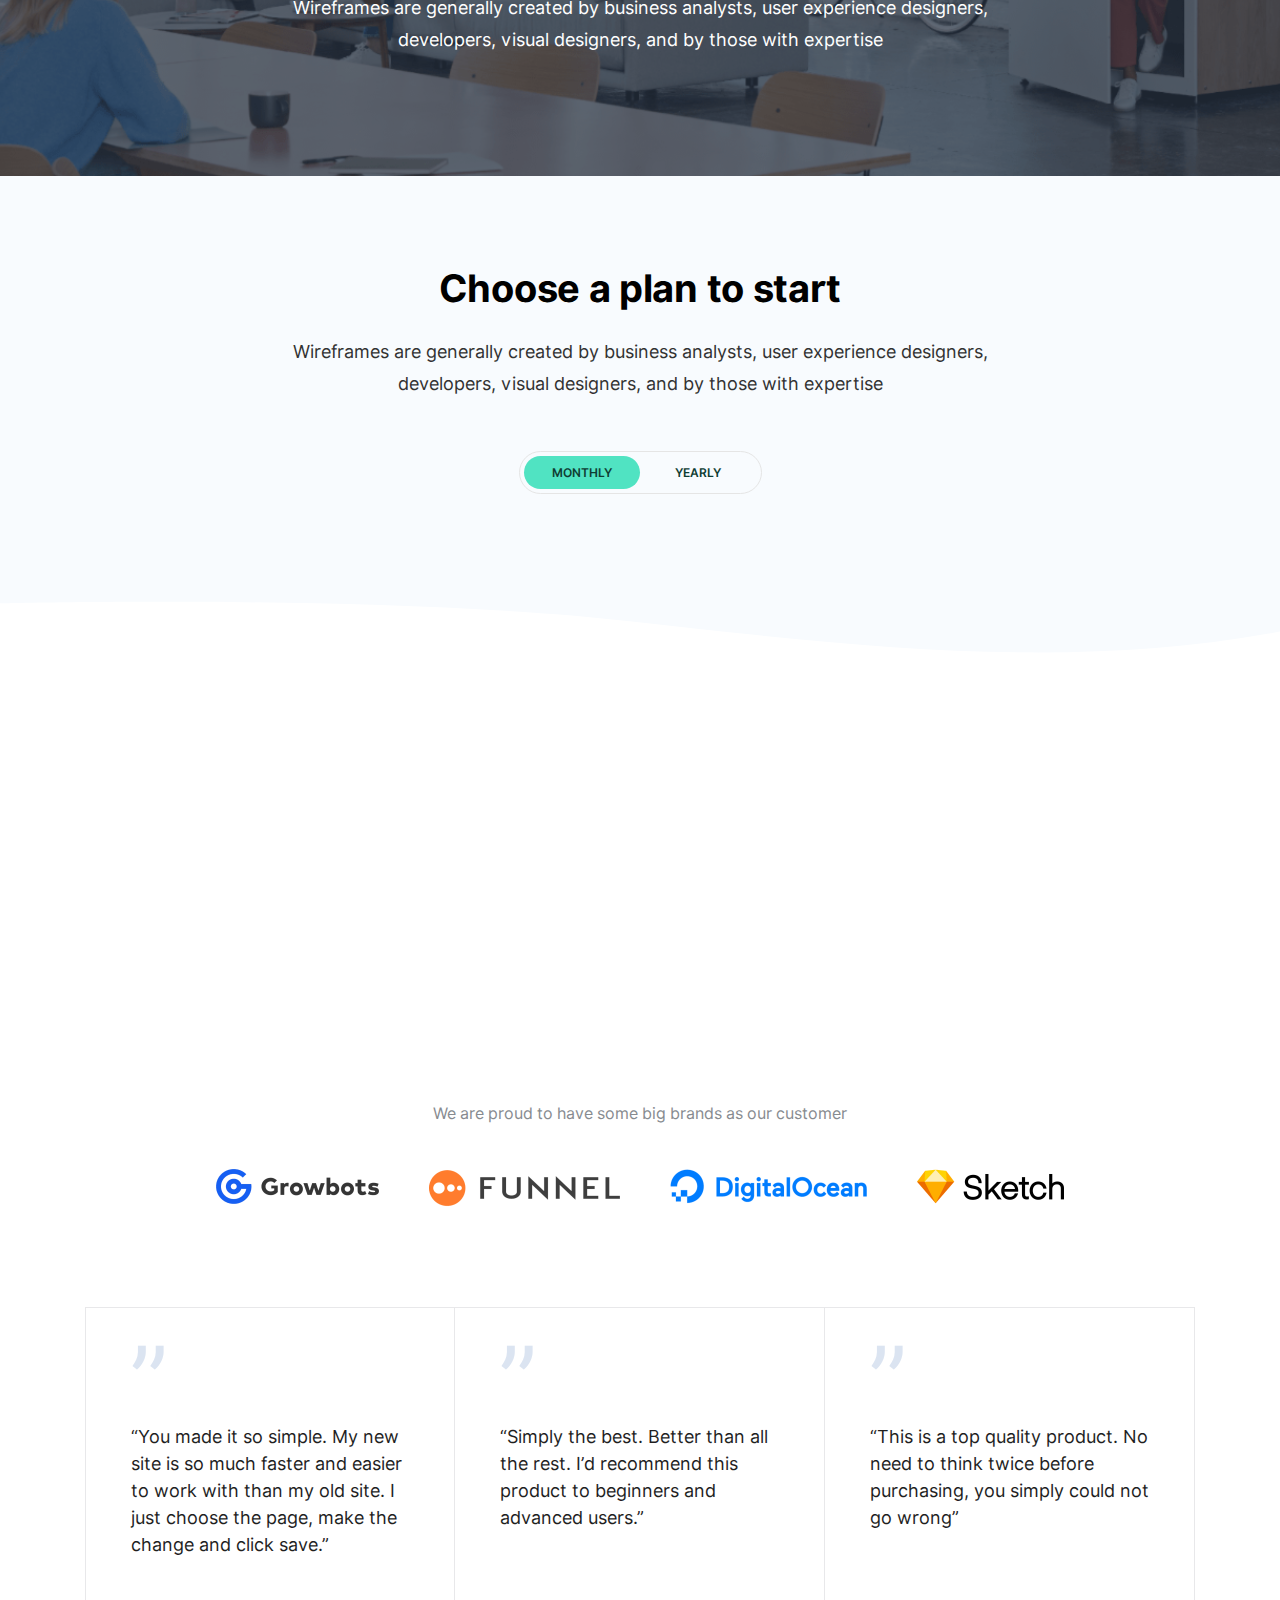
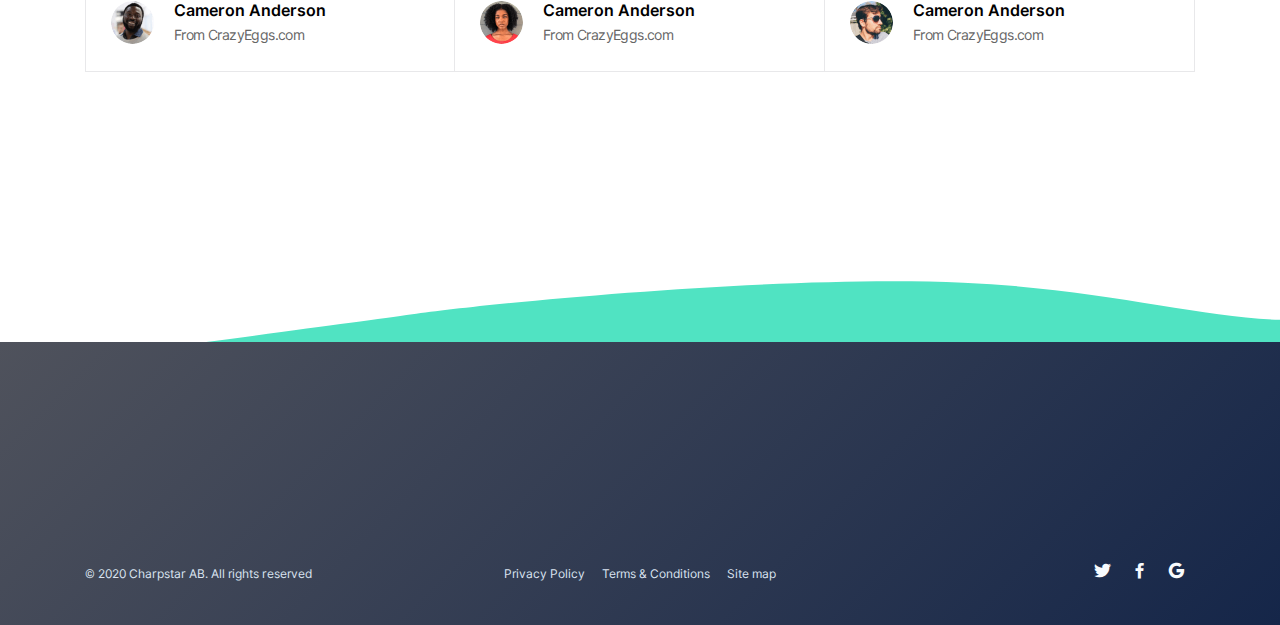
==== commit f92085e8: "update" ====
--- a/index.html
+++ b/index.html
@@ -7,6 +7,7 @@
   <meta http-equiv="X-UA-Compatible" content="ie=edge">
   <title>Charpstar</title>
   <!-- Plugins CSS -->
+  <link href="https://cdn.jsdelivr.net/gh/charpstar/InPlace/InPlaceViewer.css" rel="stylesheet" type="text/css" media="all">
   <link rel="stylesheet" href="./plugins/bootstrap-4.3.1/css/bootstrap.min.css">
   <link rel="stylesheet" href="./plugins/fancybox-master/jquery.fancybox.min.css">
   <link rel="stylesheet" href="./plugins/aos-animation/aos.css">
@@ -18,6 +19,9 @@
   <link rel="stylesheet" href="./css/settings.css">
   <link rel="stylesheet" href="./css/style.css">
   <!-- Start of Async Drift Code -->
+  <link rel="icon" href="https://www.charpstar.se/wp-content/uploads/2017/10/Charpstar-logo-only-Gold.png" sizes="192x192" />
+<link rel="apple-touch-icon-precomposed" href="https://www.charpstar.se/wp-content/uploads/2017/10/Charpstar-logo-only-Gold.png" />
+<meta name="msapplication-TileImage" content="https://www.charpstar.se/wp-content/uploads/2017/10/Charpstar-logo-only-Gold.png" />
 <script>
 "use strict";
 
@@ -45,6 +49,9 @@
 drift.load('mw3u3wd637mg');
 </script>
 <!-- End of Async Drift Code -->
+
+<script type="module" src="https://cdn.jsdelivr.net/gh/charpstar/InPlace/model-viewer.js"></script>
+<script nomodule src="https://cdn.jsdelivr.net/gh/charpstar/InPlace/model-viewer-legacy-min.js"></script>
 </head>
 
 <body>
@@ -69,7 +76,7 @@
                 <div class="col">
                     <!-- Brand Logo -->
                     <div class="brand-logo">
-                        <a href=""><img src="image/logo.png" alt="" /></a>
+                        <a href=""><img src="image/transparent.png" alt="" /></a>
                     </div>
                 </div>
 
@@ -148,15 +155,36 @@
                     </div>
                 </div>
                 <div class="col-12">
-                    <div class="dashboard-img" data-aos="fade-up" data-aos-duration='1500' data-aos-once="true">
-
-                       <img src="./image/dashboard-analytics.png" alt=""> 
+                    <!-- <div class="dashboard-img" data-aos="fade-up" data-aos-duration='1500' data-aos-once="true"> -->
+
+                      <!-- <img src="./image/dashboard-analytics.png" alt="">  --> 
+
+<div class="model-viewer-wrapper">
+<model-viewer poster="https://charpstar.se/InPlace/Freedom/coco.jpg" src="https://charpstar.se/InPlace/Freedom/coco1.glb">
+</model-viewer>
+</div>
+<script src="https://cdn.jsdelivr.net/gh/charpstar/InPlace/InPlaceViewer.js"></script>
+<template id="model-viewer-container-template">
+<div class="inplace-model-viewer"><div class="inplace-model-viewer__controls"><div class="inplace-model-viewer__control-area">
+<ul class="model-viewer-controls-unordered-list">
+<li class="model-viewer-controls-list-item"><button data-tooltip="Zoom in" class="inplace-model-viewer__btn inplace-model-viewer__zoom-in-btn"><i class="icon-zoom-in material-icons">zoom_in</i></button></li>
+<li class="model-viewer-controls-list-item"><button data-tooltip="Zoom out" class="inplace-model-viewer__btn inplace-model-viewer__zoom-out-btn"><i class="icon-zoom-out material-icons">zoom_out</i></button></li>
+<li class="model-viewer-controls-list-item"><button data-tooltip="FullScreen / Exit FullScreen" class="inplace-model-viewer__btn inplace-model-viewer__fullscreen-btn"><i class="icon-enter-fullscreen material-icons">fullscreen</i><i aria-hidden="true" class="icon-exit-fullscreen material-icons">fullscreen_exit</i></button></li>
+<li class="model-viewer-controls-list-item"><button data-tooltip="Exit / Enter 3D View" class="inplace-model-viewer__btn inplace-model-viewer__exitViewer-btn"><i class="icon-exit-3dViewer material-icons">close</i><i aria-hidden="true" class="icon-enter-3dViewer material-icons">3d_rotation</i></button></li>
+</ul>
+</div></div></div>
+</template>
+
+
                     </div>
                 </div>
             </div>
         </div>
        <!-- <div class="hero-shape"><img src="image/hero-shape.png" alt=""></div>  -->
     </section>
+
+
+
 
     <!-- Feature Section -->
     <div class="feature-section">
@@ -169,7 +197,7 @@
                             <span class="outer-circle circle-bg-1"></span>
                         </div>
                         <div class="widget__body divider--right">
-                            <h3 class="widget__heading h6">Conversion Rate</h3>
+                            <h3 class="widget__heading h6">200% Conversion Rate</h3>
                             <p>Create custom landing pages with Berlin that convert more visitors than any website.</p>
                         </div>
                     </div>
@@ -181,7 +209,7 @@
                             <span class="outer-circle circle-bg-2"></span>
                         </div>
                         <div class="widget__body divider--right">
-                            <h3 class="widget__heading h6">Engagement Rate</h3>
+                            <h3 class="widget__heading h6">400% Engagement Rate</h3>
                             <p>Create custom landing pages with Berlin that convert more visitors than any website.</p>
                         </div>
                     </div>
@@ -193,7 +221,7 @@
                             <span class="outer-circle circle-bg-3"></span>
                         </div>
                         <div class="widget__body">
-                            <h3 class="widget__heading h6">Active Users</h3>
+                            <h3 class="widget__heading h6">110K Active Users</h3>
                             <p>Create custom landing pages with Berlin that convert more visitors than any website.</p>
                         </div>
                     </div>
@@ -201,20 +229,20 @@
             </div>
         </div>
     </div>
+
+
     <!-- Content Section -->
-    <div class="content-section bg-light-white section-padding">
+    <div class="content-section section-padding">
         <div class="container">
             <div class="row align-items-center">
                 <div class="col-lg-6 col-md-6">
                     <div class="content-img content-img-group-1">
-                        <div class="image-1 d-none d-md-block " data-aos="fade-left" data-aos-duration='1500' data-aos-once="true">
-                             <img src="./image/content-1-1.png" alt="">
-                        </div>
-                        <div class="image-2 image-overlay d-none d-md-block" data-aos="fade-right" dat data-aos-duration="1500" data-aos-once="true">
-                             <img src="./image/content-1-2.png" alt="">
-                        </div>
-                        <div class="image-mobile d-md-none">
-                             <img src="./image/content-1-mobile.png" alt="">
+
+                        <div class="image-2 d-none d-md-block" data-aos="fade-right" dat data-aos-duration="1500" data-aos-once="true" align="center">
+                             <img src="./image/example.gif" alt="">
+                        </div>
+                        <div class="image-mobile d-md-none" align="center">
+                             <img src="./image/example.gif" alt="" align="center">
                         </div>
                      </div>
                 </div>
@@ -319,13 +347,10 @@
                         
                                     <div class="card-content">
                                         <ul class="pricing-list">
-                                            <li><span><i class="icon icon-check-2"></i></span>Unlimited Blocks</li>
-                                            <li><span><i class="icon icon-check-2"></i></span>5GB Clould Storages</li>
-                                            <li><span><i class="icon icon-check-2"></i></span>Custom Domain
-                                                Names</li>
-                                            <li><span><i class="icon icon-check-2"></i></span>Unlimited
-                                                Emails
-                                            </li>
+                                            <li><span><i class="icon icon-check-2"></i></span>Zero setup fees</li>
+                                            <li><span><i class="icon icon-check-2"></i></span>Low entry point cost</li>
+                                            <li><span><i class="icon icon-check-2"></i></span>Scalable pricing model</li>
+                                           
                                         </ul>
                                         <div class="card-btn">
                                            <a href="" onclick="Calendly.initPopupWidget({url: 'https://calendly.com/charpstar/3d-model-consultation'});return false;" class="btn btn--primary hvr-shine"><i class="fas fa-cubes"></i>&ensp;Free 3D Demo Model</a>
--- a/css/style.css
+++ b/css/style.css
@@ -4,6 +4,11 @@
 /*=====================================*/
 .section-padding-bottom {
   padding-bottom: 50px;
+}
+
+.model-viewer-wrapper {
+  max-width:800px;
+  margin: auto;
 }
 
 @media (min-width: 768px) {
@@ -21769,8 +21774,8 @@
   font-size: 12px;
 }
 
-/* /////////////////////////// 
-    Header Area
+/* /////////////////////////// 
+    Header Area
 //////////////////////////// */
 .brand-logo {
   margin-top: -2px;
@@ -22087,8 +22092,8 @@
   display: block;
 }
 
-/* /////////////////////////// 
-    Hero Area
+/* /////////////////////////// 
+    Hero Area
 //////////////////////////// */
 .hero-area {
   background: url("../image/hero-bg.jpg") no-repeat top center;
@@ -22253,8 +22258,8 @@
   z-index: -1;
 }
 
-/* /////////////////////////// 
-    Feature section
+/* /////////////////////////// 
+    Feature section
 //////////////////////////// */
 .feature-section {
   margin-top: 80px;
@@ -22437,8 +22442,8 @@
   margin-bottom: 30px;
 }
 
-/* /////////////////////////// 
-    Content section
+/* /////////////////////////// 
+    Content section
 //////////////////////////// */
 .content-img.content-img-group-1 {
   position: relative;
@@ -22744,8 +22749,8 @@
   margin-top: 30px;
 }
 
-/* /////////////////////////// 
-    Video section
+/* /////////////////////////// 
+    Video section
 //////////////////////////// */
 .video-bg {
   position: relative;
@@ -22835,8 +22840,8 @@
   margin-bottom: 0;
 }
 
-/* /////////////////////////// 
-    Pricing section
+/* /////////////////////////// 
+    Pricing section
 //////////////////////////// */
 .pricing-section {
   position: relative;
@@ -23076,8 +23081,8 @@
   text-decoration: underline;
 }
 
-/* /////////////////////////// 
-    Brand Section
+/* /////////////////////////// 
+    Brand Section
 //////////////////////////// */
 .brand-top-text P {
   color: #878b90;
@@ -23104,8 +23109,8 @@
   margin-top: 25px;
 }
 
-/* /////////////////////////// 
-    Testimonial Section
+/* /////////////////////////// 
+    Testimonial Section
 //////////////////////////// */
 .berlin-card-group {
   -webkit-box-orient: vertical;
@@ -23260,8 +23265,8 @@
   line-height: 1;
 }
 
-/* /////////////////////////// 
-    CTA Section
+/* /////////////////////////// 
+    CTA Section
 //////////////////////////// */
 .cta-wrapper {
   display: -webkit-box;
@@ -23308,8 +23313,8 @@
   }
 }
 
-/* /////////////////////////// 
-    Footer Section
+/* /////////////////////////// 
+    Footer Section
 //////////////////////////// */
 .shape-holder {
   position: relative;
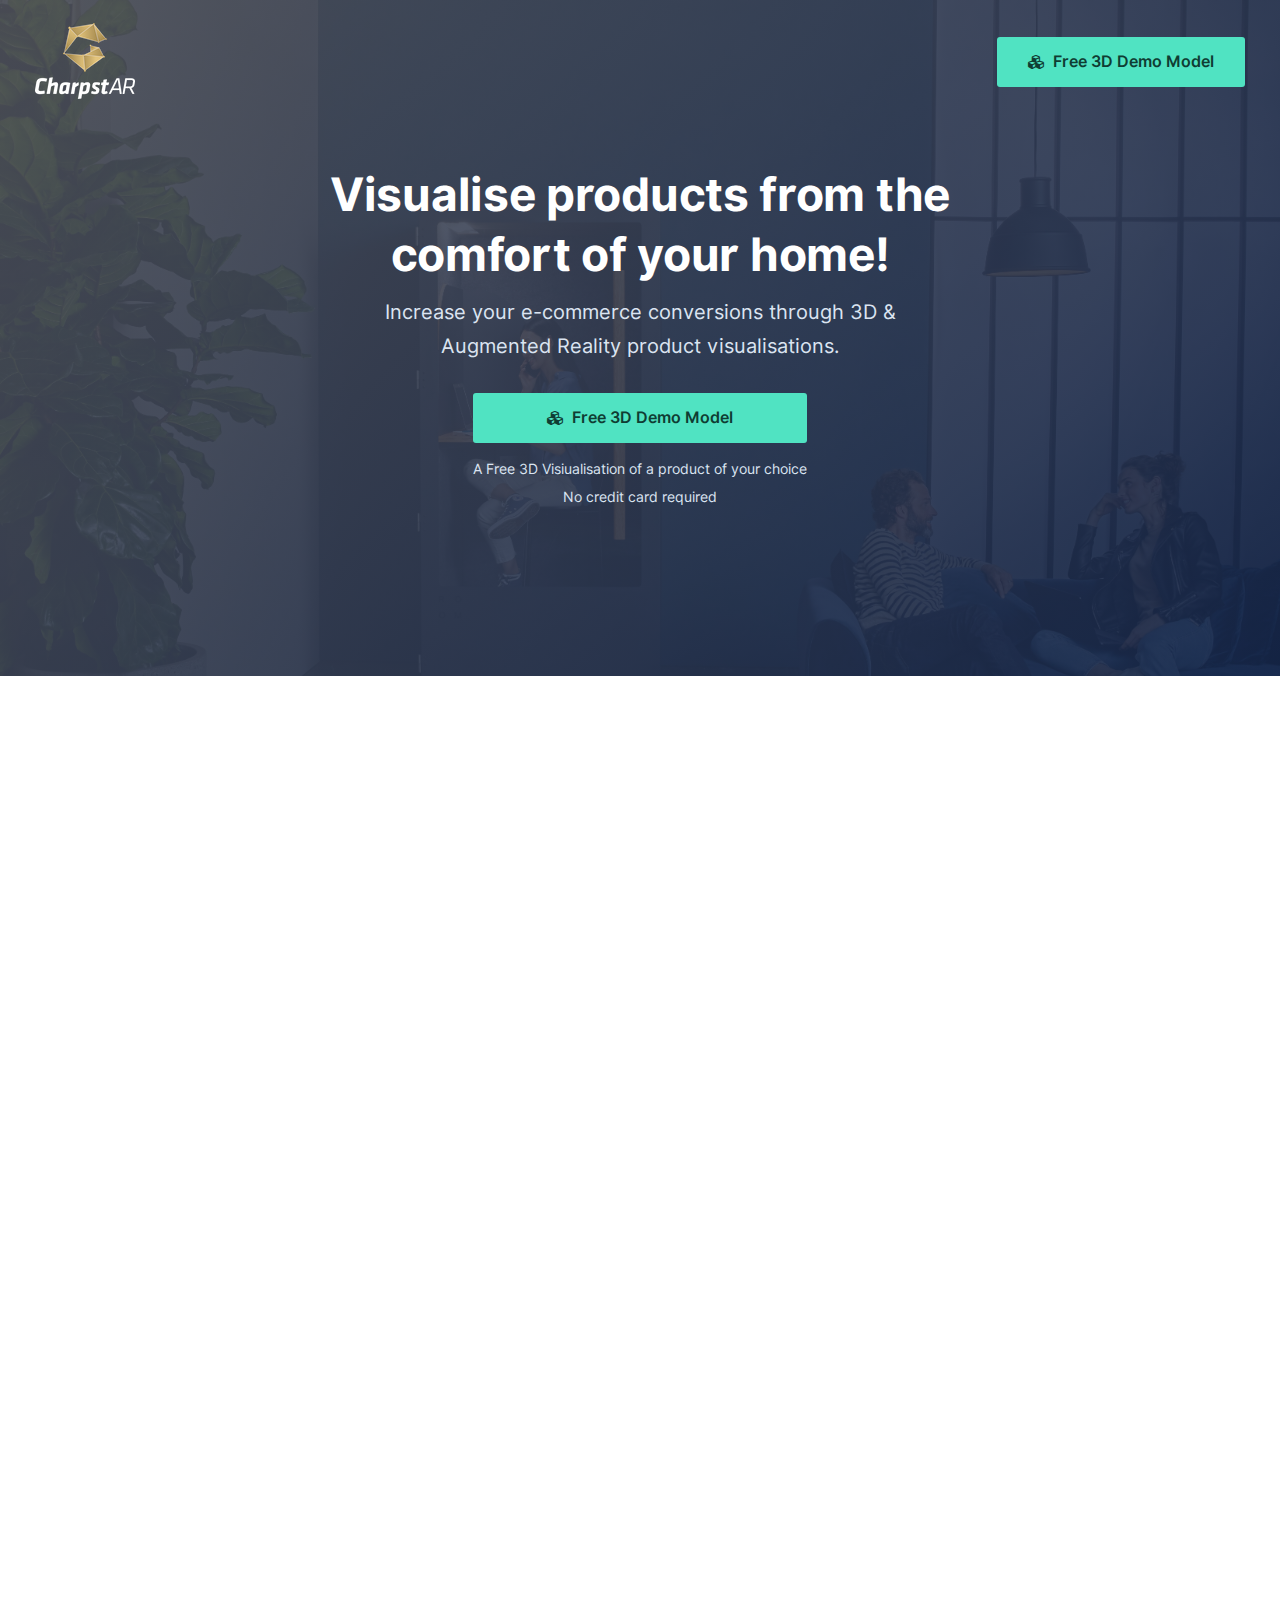
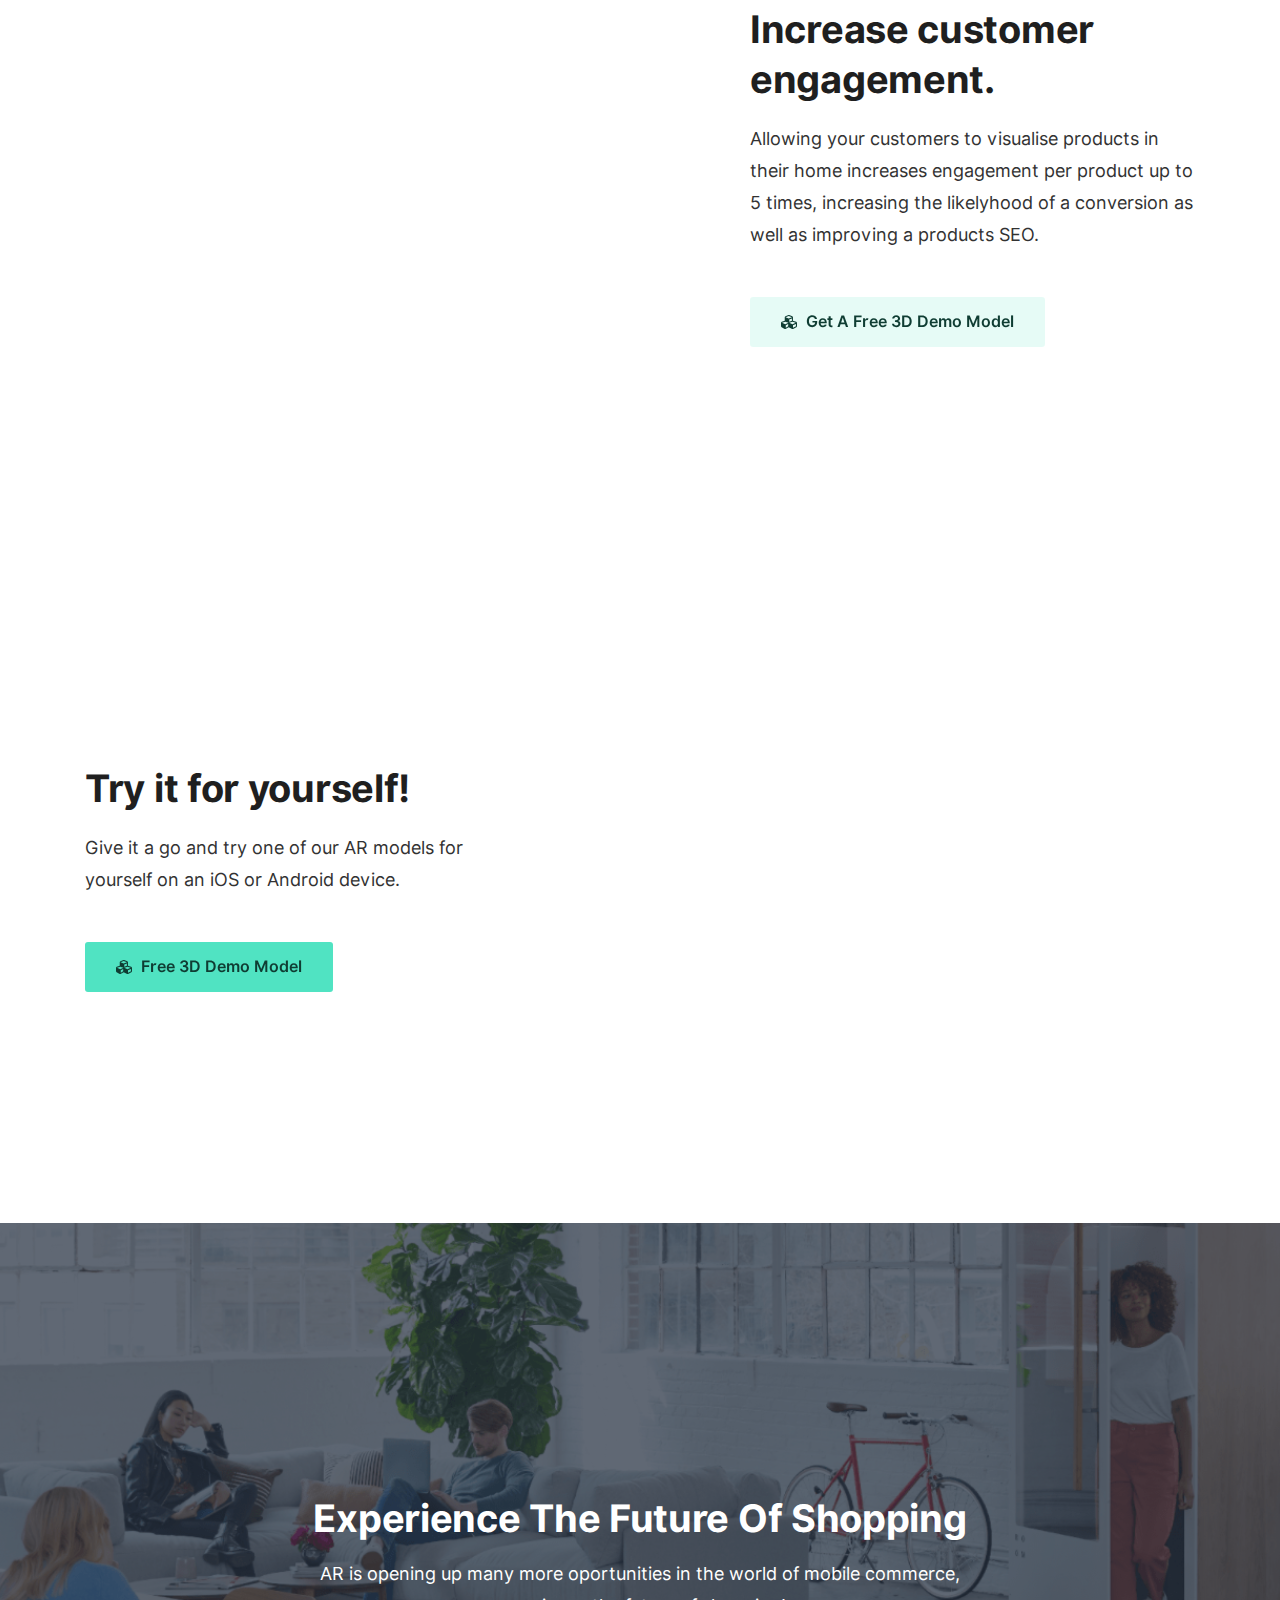
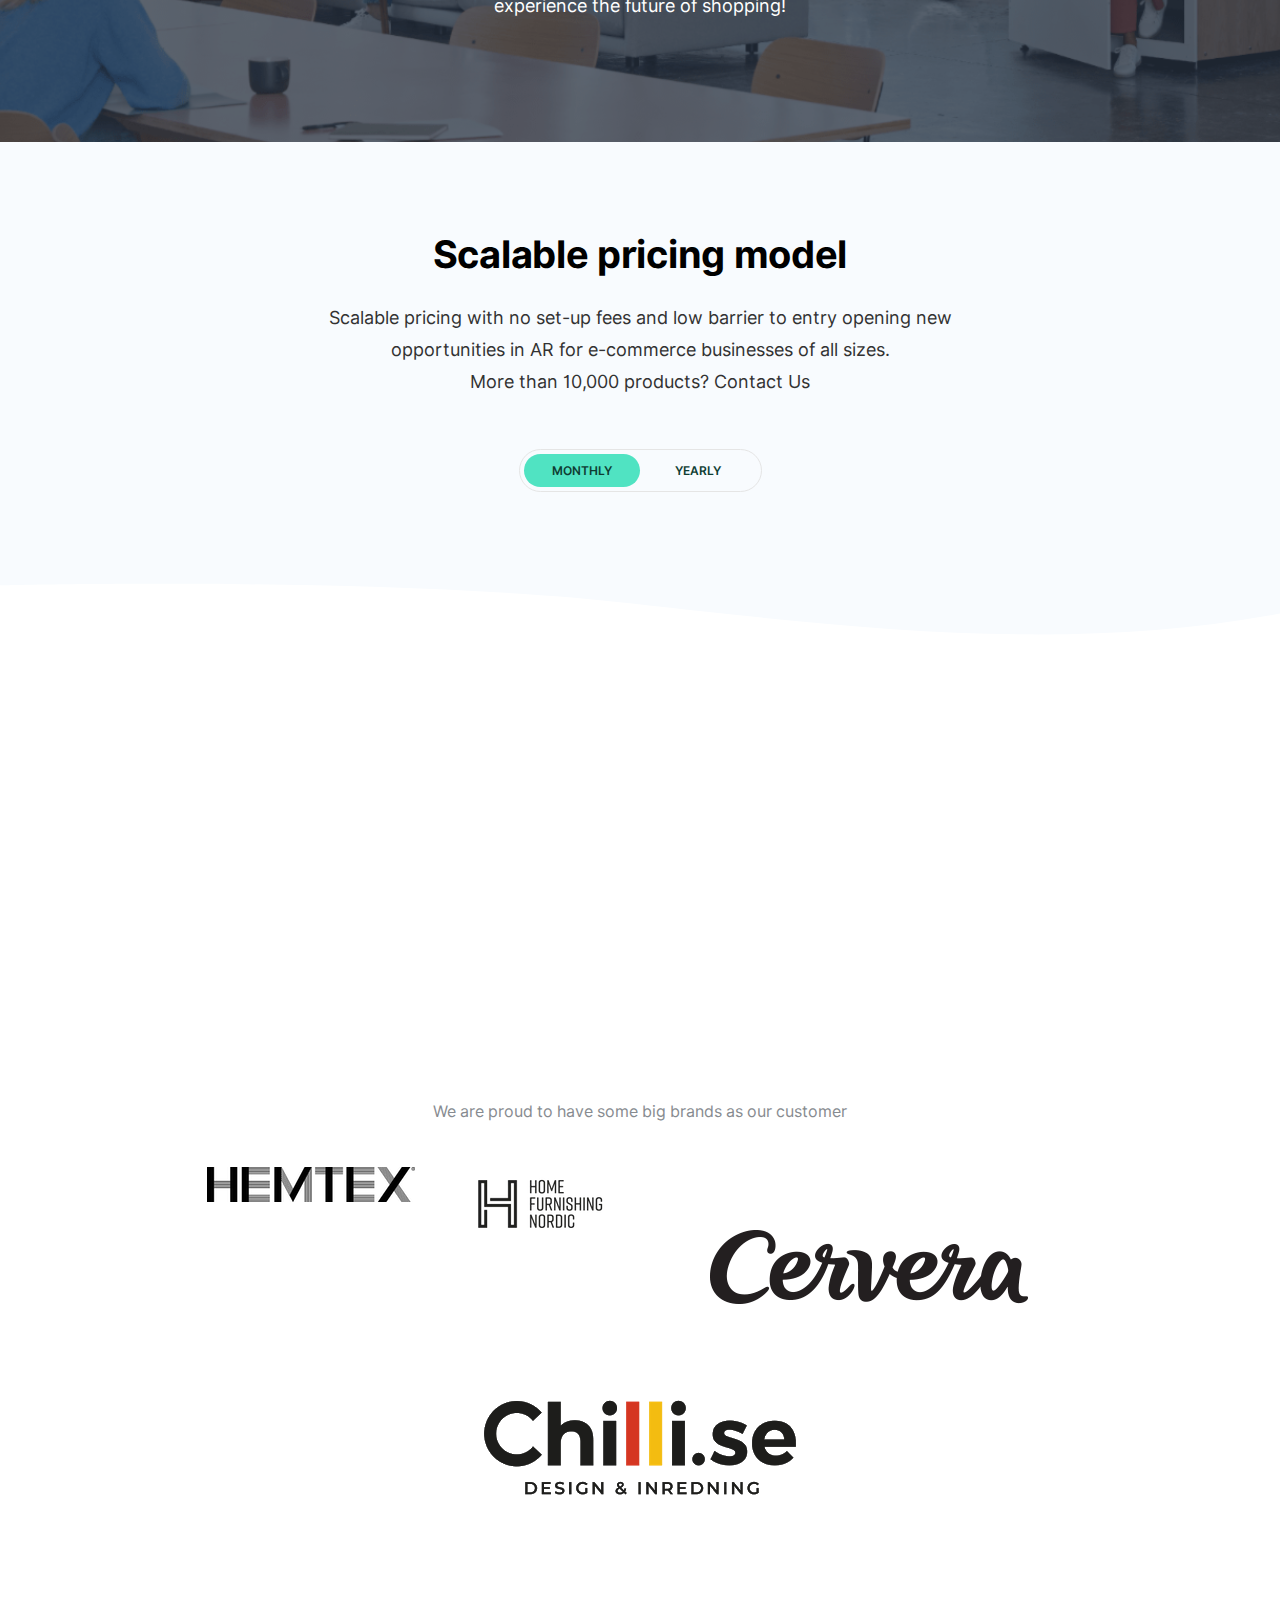
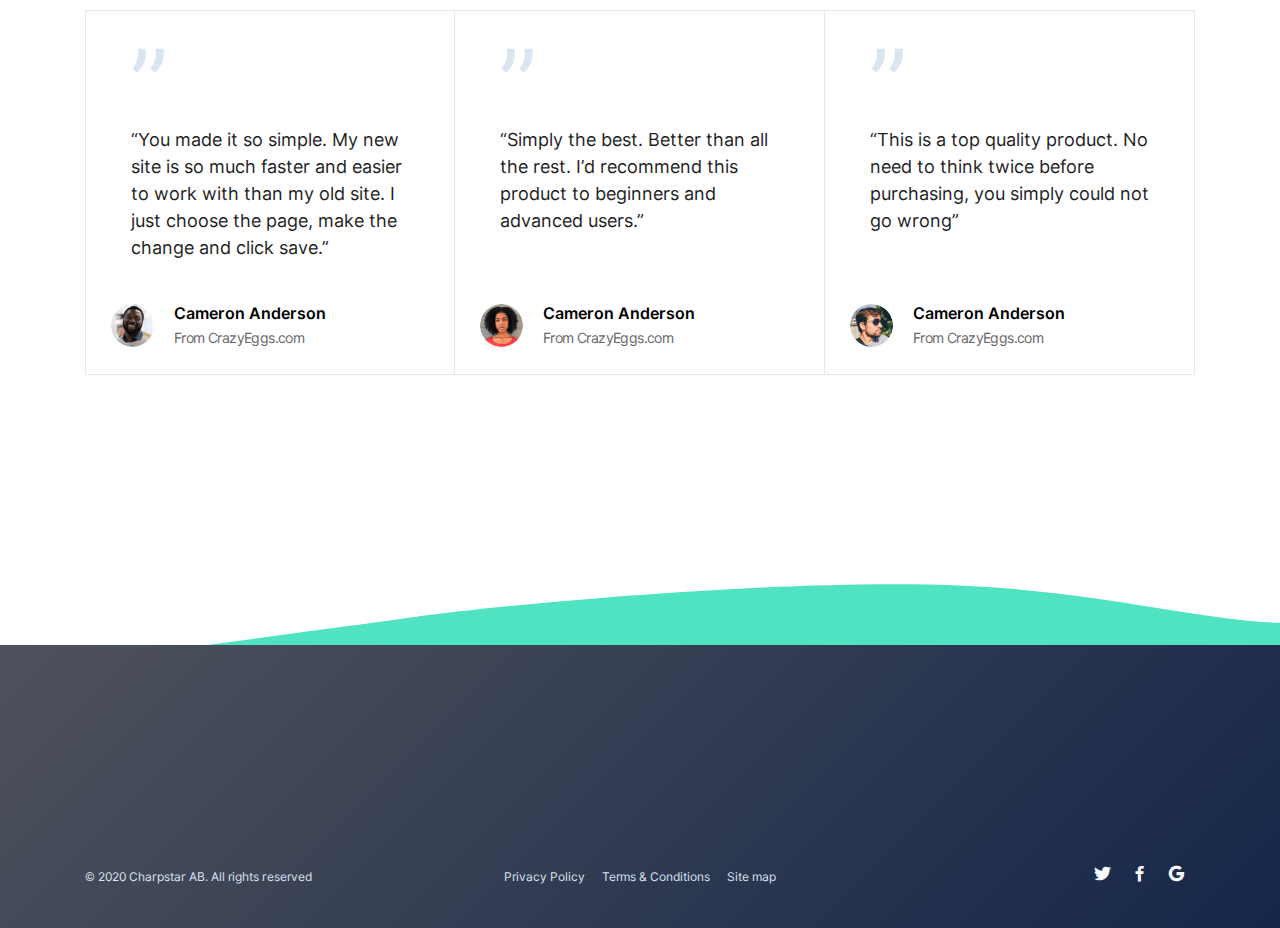
==== commit 0b773bd2: "update" ====
--- a/index.html
+++ b/index.html
@@ -198,7 +198,7 @@
                         </div>
                         <div class="widget__body divider--right">
                             <h3 class="widget__heading h6">200% Conversion Rate</h3>
-                            <p>Create custom landing pages with Berlin that convert more visitors than any website.</p>
+                            <p>Our clients have seen conversions increase by up to 200%</p>
                         </div>
                     </div>
                 </div>
@@ -210,7 +210,7 @@
                         </div>
                         <div class="widget__body divider--right">
                             <h3 class="widget__heading h6">400% Engagement Rate</h3>
-                            <p>Create custom landing pages with Berlin that convert more visitors than any website.</p>
+                            <p>Customers spend up to 5 times longer, increasing products SEO</p>
                         </div>
                     </div>
                 </div>
@@ -222,7 +222,7 @@
                         </div>
                         <div class="widget__body">
                             <h3 class="widget__heading h6">110K Active Users</h3>
-                            <p>Create custom landing pages with Berlin that convert more visitors than any website.</p>
+                            <p>There are currently 110,000 users interacting with our products</p>
                         </div>
                     </div>
                 </div>
@@ -249,7 +249,7 @@
                 <div class="col-xl-5 offset-xl-1 col-lg-6 col-md-6">
                     <div class="content-section-text">
                         <h2 class="title">Increase customer engagement.</h2>
-                        <p>Create custom landing pages with Berlin that convert more visitors than any website. With lots of unique blocks, you can easily build a page without coding.</p>
+                        <p>Allowing your customers to visualise products in their home increases engagement per product up to 5 times, increasing the likelyhood of a conversion as well as improving a products SEO.</p>
                                             <a href="" onclick="Calendly.initPopupWidget({url: 'https://calendly.com/charpstar/3d-model-consultation'});return false;" class="btn btn-primary--opacity hvr-bounce-to-right"><i class="fas fa-cubes"></i>&ensp;Get A Free 3D Demo Model</a>
                     </div>
                 </div>
@@ -276,7 +276,7 @@
                 <div class="col-xl-5 col-lg-6 col-md-6 order-md-1">
                     <div class="content-section-text">
                         <h2 class="title">Try it for yourself!</h2>
-                        <p>Create custom landing pages with Berlin that convert more visitors than any website. With lots of unique blocks, you can easily build a page without coding.</p>
+                        <p>Give it a go and try one of our AR models for yourself on an iOS or Android device.</p>
                         <a href="" onclick="Calendly.initPopupWidget({url: 'https://calendly.com/charpstar/3d-model-consultation'});return false;" class="btn btn--primary hvr-bounce-to-right"><i class="fas fa-cubes"></i>&ensp;Free 3D Demo Model</a>
                     </div>
                 </div>
@@ -291,8 +291,8 @@
                 <div class="col-xl-8 col-lg-10">
                     <div class="video-content">
                         <a data-fancybox href="https://www.youtube.com/watch?v=_sI_Ps7JSEk" class="video-btn" data-aos="zoom-in" data-aos-duration='1000' data-aos-once="true"><i class="icon icon-triangle-right-17-2"></i></a>
-                        <h2 class="title">We help you to be successful</h2>
-                        <p>Wireframes are generally created by business analysts, user experience designers, developers, visual designers, and by those with expertise</p>
+                        <h2 class="title">Experience The Future Of Shopping</h2>
+                        <p>AR is opening up many more oportunities in the world of mobile commerce, experience the future of shopping!</p>
                     </div>
                 </div>
             </div>
@@ -313,8 +313,8 @@
             <div class="row justify-content-center">
                 <div class="col-lg-9 col-xl-8 mb--35">
                     <div class="section-title">
-                        <h2 class="title h3">Choose a plan to start</h2>
-                        <p>Wireframes are generally created by business analysts, user experience designers, developers, visual designers, and by those with expertise</p>
+                        <h2 class="title h3">Scalable pricing model</h2>
+                        <p>Scalable pricing with no set-up fees and low barrier to entry opening new opportunities in AR for e-commerce businesses of all sizes.<br> More than 10,000 products? <a href="#">Contact Us</a></p>
                     </div>
                 </div>
                 <div class="col-12 d-flex justify-content-center">
@@ -342,7 +342,7 @@
                                             <span class="devider">/</span>
                                             <span class="month">month per product</span>
                                         </h2>
-                                        <p>Good for small business launching their products less then once a year</p>
+                                        <p>Web-powered augmented reality hosted by CharpstAR.</p>
                                     </div>
                         
                                     <div class="card-content">
@@ -377,16 +377,16 @@
                 <div class="col-xl-10">
                     <div class="brand-wrapper">
                         <div class="single-brand">
-                            <img src="./image/client-1.png" alt="">
+                            <img src="./image/hemtexlogo.png" alt="">
                         </div>
                         <div class="single-brand">
-                            <img src="./image/client-2.png" alt="">
+                            <img src="./image/homefurnishingslogo.png" alt="">
                         </div>
                         <div class="single-brand">
-                            <img src="./image/client-3.png" alt="">
+                            <img src="./image/cervesalogo.png" alt="">
                         </div>
                         <div class="single-brand">
-                            <img src="./image/client-4.png" alt="">
+                            <img src="./image/chilli.png" alt="">
                         </div>
                     </div>
                 </div>
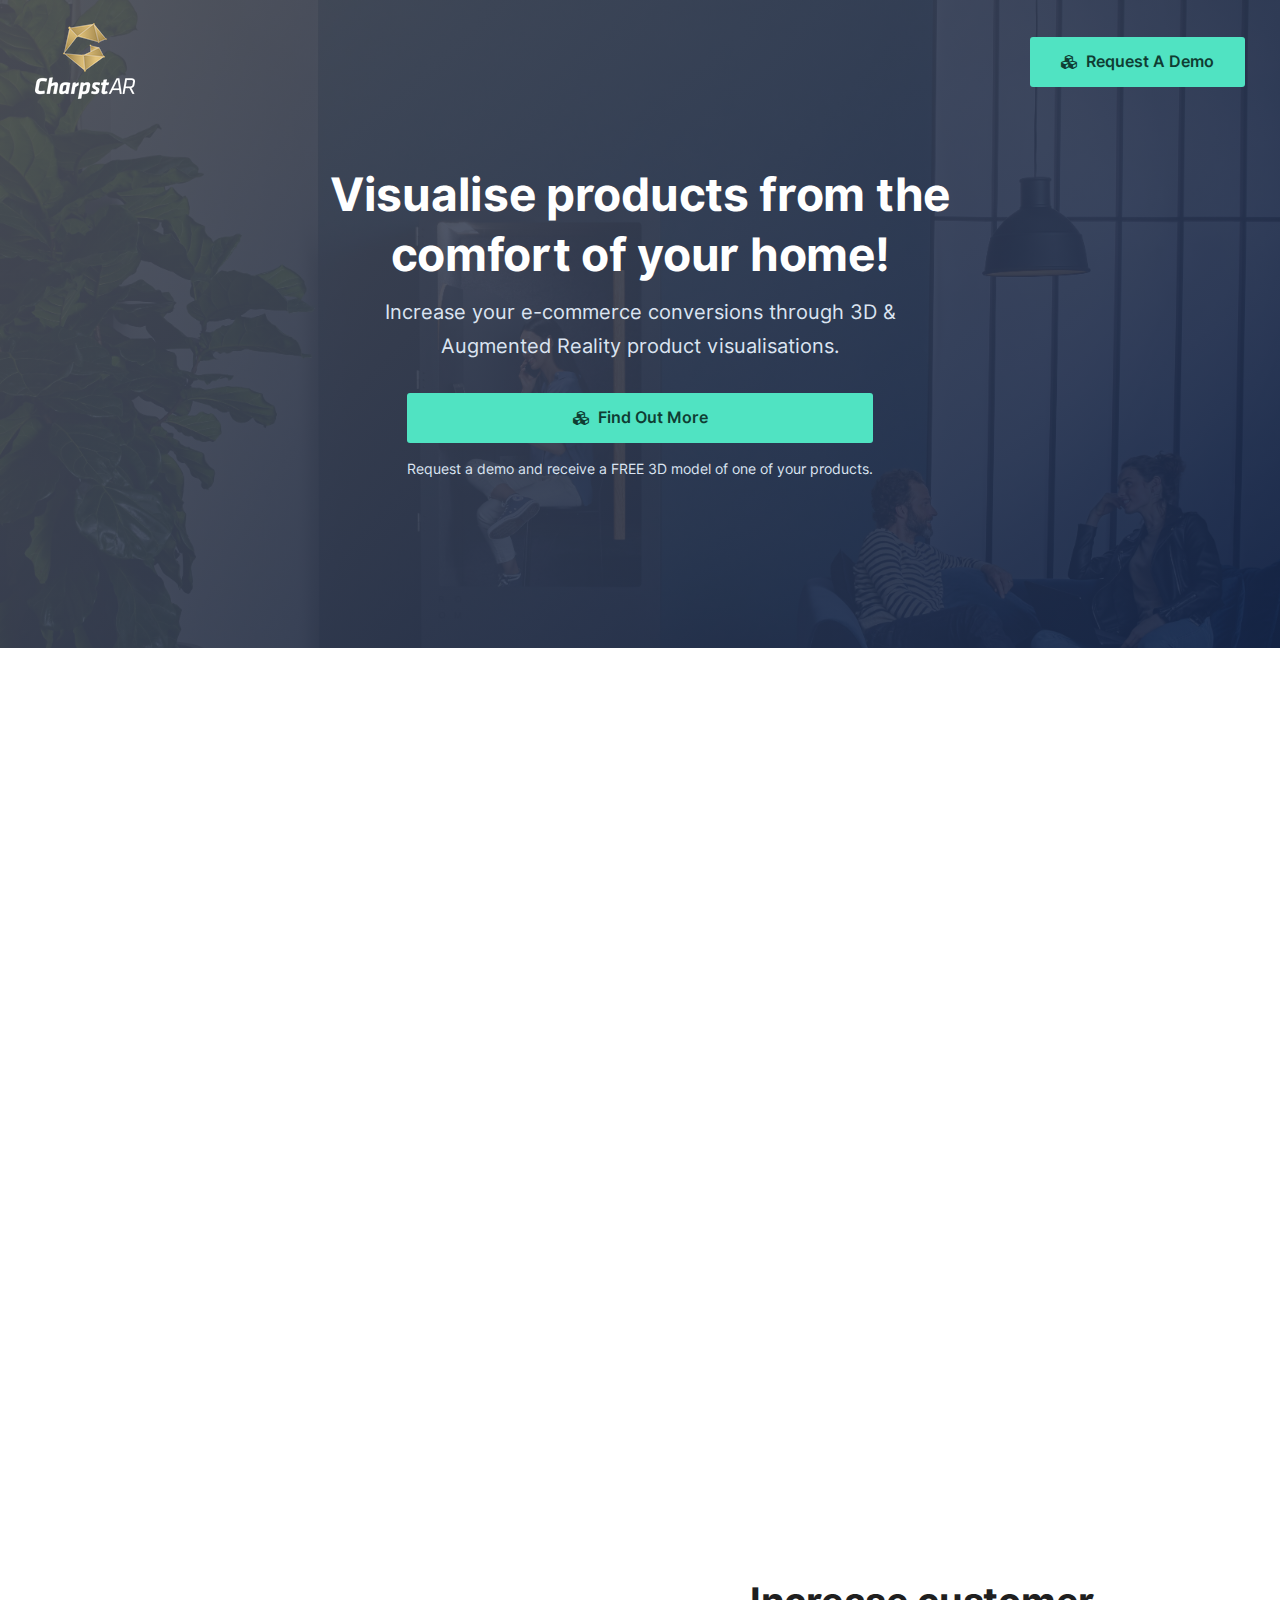
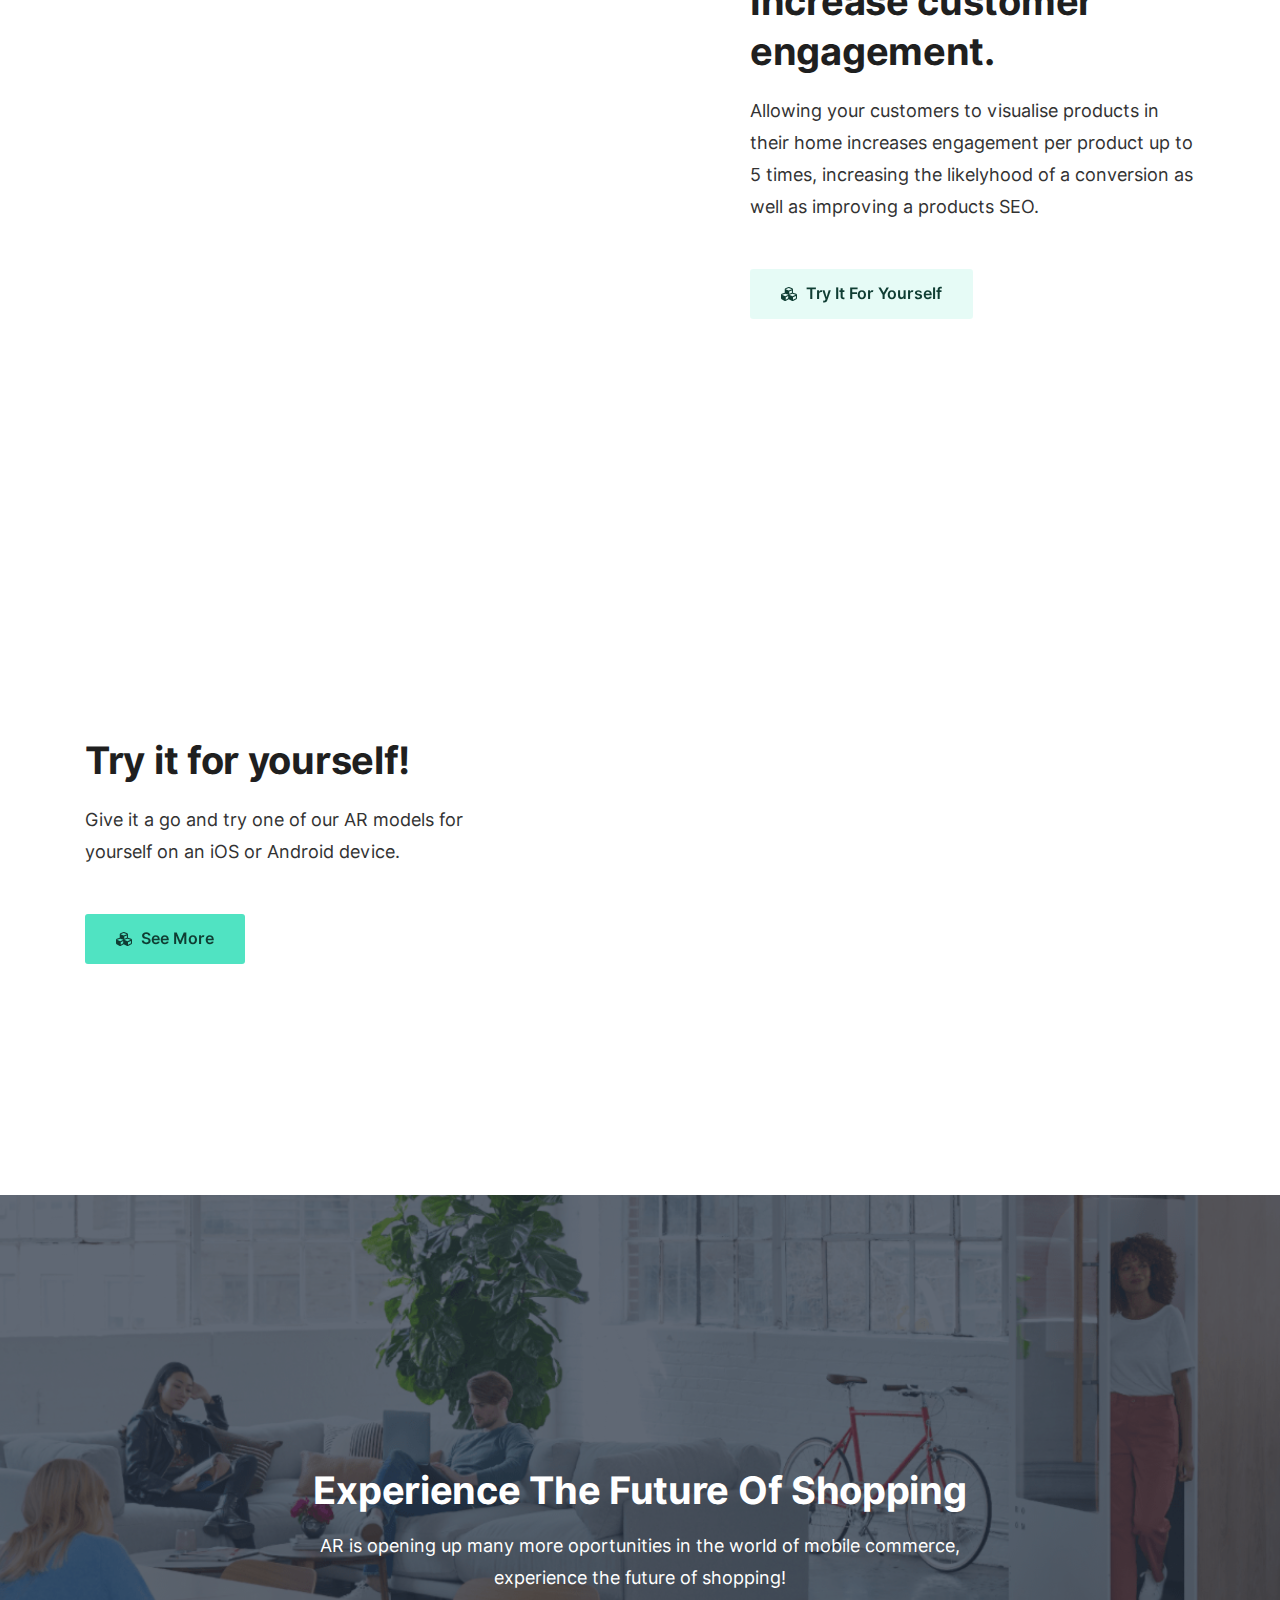
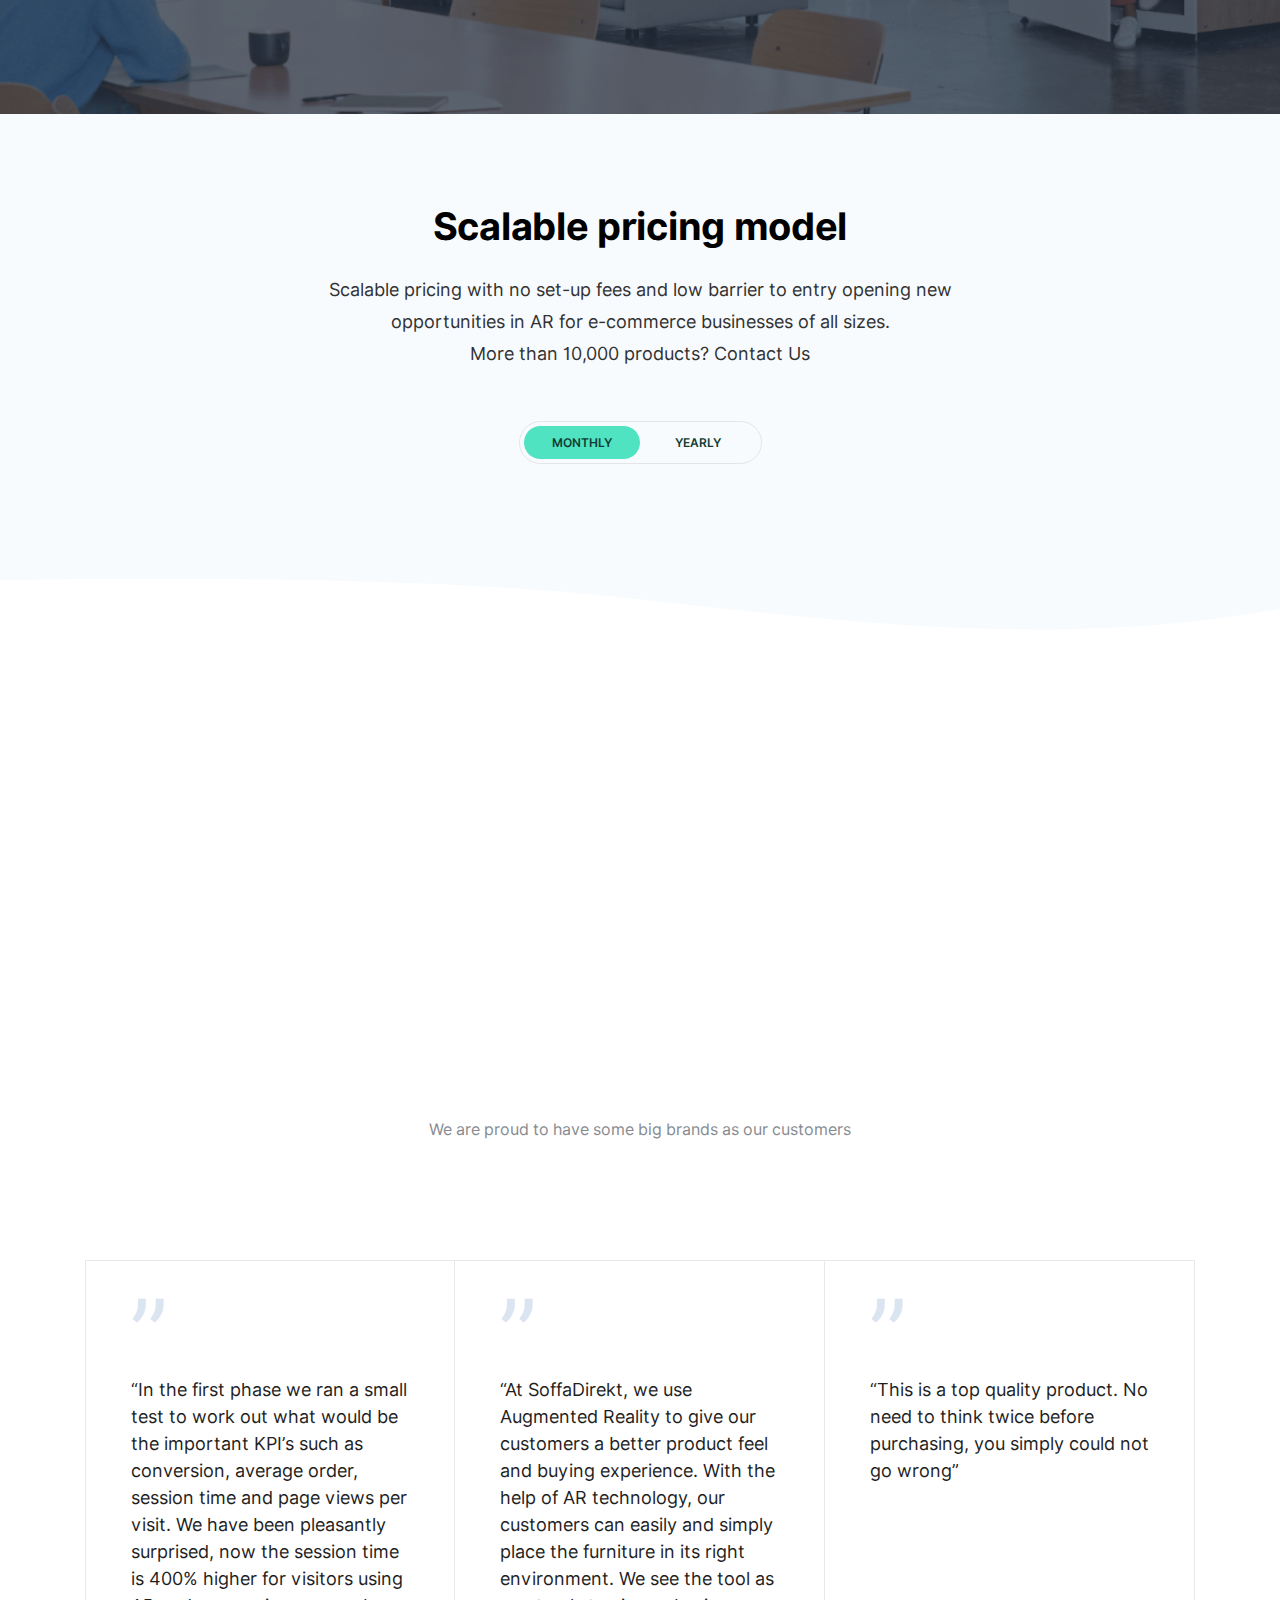
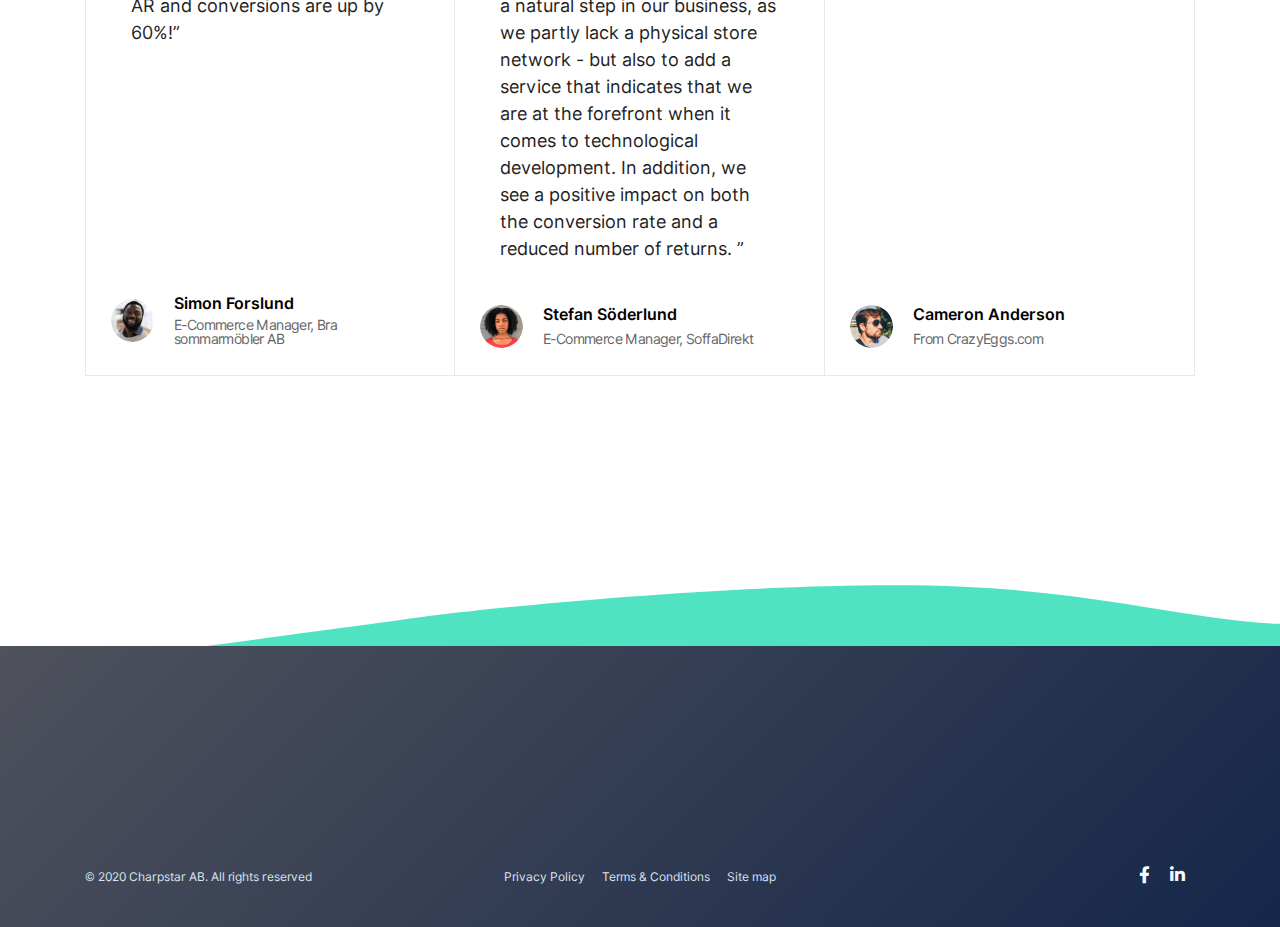
==== commit a7134a54: "update" ====
--- a/index.html
+++ b/index.html
@@ -6,6 +6,7 @@
   <meta name="viewport" content="width=device-width, initial-scale=1.0">
   <meta http-equiv="X-UA-Compatible" content="ie=edge">
   <title>Charpstar</title>
+  <link rel="stylesheet" type="text/css" href="./css/carousel.css" rel="stylesheet" type="text/css" >
   <!-- Plugins CSS -->
   <link href="https://cdn.jsdelivr.net/gh/charpstar/InPlace/InPlaceViewer.css" rel="stylesheet" type="text/css" media="all">
   <link rel="stylesheet" href="./plugins/bootstrap-4.3.1/css/bootstrap.min.css">
@@ -52,6 +53,10 @@
 
 <script type="module" src="https://cdn.jsdelivr.net/gh/charpstar/InPlace/model-viewer.js"></script>
 <script nomodule src="https://cdn.jsdelivr.net/gh/charpstar/InPlace/model-viewer-legacy-min.js"></script>
+<script src="./js/slick.js" type="text/javascript" charset="utf-8"></script>
+  <script src="./plugins/jquery/jquery.min.js"></script>
+  <script src="./plugins/jquery/jquery-migrate.min.js"></script>
+  <script src="./plugins/bootstrap-4.3.1/js/bootstrap.bundle.js"></script>
 </head>
 
 <body>
@@ -87,7 +92,7 @@
 <!-- Calendly link widget begin -->
 <link href="https://assets.calendly.com/assets/external/widget.css" rel="stylesheet">
 <script src="https://assets.calendly.com/assets/external/widget.js" type="text/javascript"></script>
-<a href="" onclick="Calendly.initPopupWidget({url: 'https://calendly.com/charpstar/3d-model-consultation'});return false;" class="btn btn--primary hvr-shine"><i class="fas fa-cubes"></i>&ensp;Free 3D Demo Model</a>
+<a href="" onclick="Calendly.initPopupWidget({url: 'https://calendly.com/charpstar/3d-model-consultation'});return false;" class="btn btn--primary hvr-shine"><i class="fas fa-cubes"></i>&ensp;Request A Demo</a>
 <!-- Calendly link widget end -->
 
                     </div>
@@ -149,8 +154,8 @@
                         <h1 class="title h2">Visualise products from the comfort of your home!</h1>
                         <p>Increase your e-commerce conversions through 3D & Augmented Reality product visualisations.</p>
                         <div class="hero-btn">
-                            <a href="" onclick="Calendly.initPopupWidget({url: 'https://calendly.com/charpstar/3d-model-consultation'});return false;" class="btn btn--primary hvr-shine"><i class="fas fa-cubes"></i>&ensp;Free 3D Demo Model</a>
-                            <span class="text--info">A Free 3D Visiualisation of a product of your choice<br>No credit card required</span>
+                            <a href="#feature-section"class="btn btn--primary hvr-shine"><i class="fas fa-cubes"></i>&ensp;Find Out More</a>
+                            <span class="text--info">Request a demo and receive a FREE 3D model of one of your products.</span>
                         </div>
                     </div>
                 </div>
@@ -160,7 +165,7 @@
                       <!-- <img src="./image/dashboard-analytics.png" alt="">  --> 
 
 <div class="model-viewer-wrapper">
-<model-viewer poster="https://charpstar.se/InPlace/Freedom/coco.jpg" src="https://charpstar.se/InPlace/Freedom/coco1.glb">
+<model-viewer reveal="auto" src="https://charpstar.se/InPlace/Freedom/coco1.glb">
 </model-viewer>
 </div>
 <script src="https://cdn.jsdelivr.net/gh/charpstar/InPlace/InPlaceViewer.js"></script>
@@ -187,6 +192,7 @@
 
 
     <!-- Feature Section -->
+    <section id="feature-section">
     <div class="feature-section">
         <div class="container">
             <div class="row justify-content-center">
@@ -229,7 +235,7 @@
             </div>
         </div>
     </div>
-
+</section>
 
     <!-- Content Section -->
     <div class="content-section section-padding">
@@ -250,14 +256,14 @@
                     <div class="content-section-text">
                         <h2 class="title">Increase customer engagement.</h2>
                         <p>Allowing your customers to visualise products in their home increases engagement per product up to 5 times, increasing the likelyhood of a conversion as well as improving a products SEO.</p>
-                                            <a href="" onclick="Calendly.initPopupWidget({url: 'https://calendly.com/charpstar/3d-model-consultation'});return false;" class="btn btn-primary--opacity hvr-bounce-to-right"><i class="fas fa-cubes"></i>&ensp;Get A Free 3D Demo Model</a>
+                                            <a href="#content-section2" class="btn btn-primary--opacity hvr-bounce-to-right"><i class="fas fa-cubes"></i>&ensp;Try It For Yourself</a>
                     </div>
                 </div>
             </div>
         </div>
     </div>
     <!-- Content Section 2 -->
-    <div class="content-section section-padding">
+    <div class="content-section section-padding" id="content-section2">
         <div class="container">
             <div class="row align-items-center">
                 <div class="col-xl-7 col-lg-6 col-md-6 order-md-2">
@@ -277,7 +283,7 @@
                     <div class="content-section-text">
                         <h2 class="title">Try it for yourself!</h2>
                         <p>Give it a go and try one of our AR models for yourself on an iOS or Android device.</p>
-                        <a href="" onclick="Calendly.initPopupWidget({url: 'https://calendly.com/charpstar/3d-model-consultation'});return false;" class="btn btn--primary hvr-bounce-to-right"><i class="fas fa-cubes"></i>&ensp;Free 3D Demo Model</a>
+                        <a href="#videosection" class="btn btn--primary hvr-bounce-to-right"><i class="fas fa-cubes"></i>&ensp;See More</a>
                     </div>
                 </div>
 
@@ -285,6 +291,7 @@
         </div>
     </div>
     <!-- Video Section -->
+    <section id="videosection">
     <div class="section-padding video-bg">
         <div class="container">
             <div class="row justify-content-center">
@@ -299,7 +306,7 @@
            
         </div>
     </div>
-
+</section>
     <!-- Pricing Section -->
     <div id="price-section" class="pricing-section section-padding-top mb--60 mb-md--80">
         <div class="pricing-section-bg">
@@ -350,10 +357,11 @@
                                             <li><span><i class="icon icon-check-2"></i></span>Zero setup fees</li>
                                             <li><span><i class="icon icon-check-2"></i></span>Low entry point cost</li>
                                             <li><span><i class="icon icon-check-2"></i></span>Scalable pricing model</li>
+                                            <li><span><i class="icon icon-check-2"></i></span>First 3D model is free</li>
                                            
                                         </ul>
                                         <div class="card-btn">
-                                           <a href="" onclick="Calendly.initPopupWidget({url: 'https://calendly.com/charpstar/3d-model-consultation'});return false;" class="btn btn--primary hvr-shine"><i class="fas fa-cubes"></i>&ensp;Free 3D Demo Model</a>
+                                           <a href="" onclick="Calendly.initPopupWidget({url: 'https://calendly.com/charpstar/3d-model-consultation'});return false;" class="btn btn--primary hvr-shine"><i class="fas fa-cubes"></i>&ensp;Request A Demo</a>
                                         </div>
                                         <p>No credit card required</p>
                                     </div>
@@ -368,27 +376,52 @@
     </div>
 
     <!-- Brand Section -->
-    <div class="brand-section pb--60 pb-md--100">
+    <div class="pb--60 pb-md--100">
         <div class="container">
             <div class="brand-top-text">
-                <P>We are proud to have some big brands as our customer</P>
+                <P>We are proud to have some big brands as our customers</P>
             </div>
             <div class="row justify-content-center">
                 <div class="col-xl-10">
-                    <div class="brand-wrapper">
-                        <div class="single-brand">
-                            <img src="./image/hemtexlogo.png" alt="">
-                        </div>
-                        <div class="single-brand">
-                            <img src="./image/homefurnishingslogo.png" alt="">
-                        </div>
-                        <div class="single-brand">
-                            <img src="./image/cervesalogo.png" alt="">
-                        </div>
-                        <div class="single-brand">
-                            <img src="./image/chilli.png" alt="">
-                        </div>
-                    </div>
+<!--     <div class="row">
+        <div class="container">
+            <section class="customer-logos slider">
+                <div class="slide"><img src="image/image1.png"></div>
+                <div class="slide"><img src="image/image2.png"></div>
+                <div class="slide"><img src="image/image3.png"></div>
+                <div class="slide"><img src="image/image4.png"></div>
+                <div class="slide"><img src="image/image5.png"></div>
+                <div class="slide"><img src="image/image6.png"></div>
+                <div class="slide"><img src="image/image7.png"></div>
+                <div class="slide"><img src="image/image8.png"></div>
+            </section>
+        </div>
+    </div> -->
+
+    <script type="text/javascript">
+        $(document).ready(function(){
+            $('.customer-logos').slick({
+                slidesToShow: 6,
+                slidesToScroll: 1,
+                autoplay: true,
+                autoplaySpeed: 1000,
+                arrows: false,
+                dots: false,
+                    pauseOnHover: false,
+                    responsive: [{
+                    breakpoint: 768,
+                    settings: {
+                        slidesToShow: 4
+                    }
+                }, {
+                    breakpoint: 520,
+                    settings: {
+                        slidesToShow: 3
+                    }
+                }]
+            });
+        });
+    </script>
                 </div>
             </div>
         </div>
@@ -401,7 +434,7 @@
                 <div class="card testimonial-card-1">
                     <div class="card-body">
                     <span class="quote-icon">”</span>
-                    <p class="card-text">“You made it so simple. My new site is so much faster and easier to work with than my old site. I just choose the page, make the change and click save.”</p>
+                    <p class="card-text">“In the first phase we ran a small test to work out what would be the important KPI’s such as conversion, average order, session time and page views per visit. We have been pleasantly surprised, now the session time is 400% higher for visitors using AR and conversions are up by 60%!”</p>
                 </div>
                     <div class="card-footer">
                         <div class="client-card">
@@ -409,8 +442,8 @@
                                 <img src="./image/testimonial1.png" alt="">
                             </div>
                             <div class="content">
-                                <h5 class="title">Cameron Anderson</h5>
-                                <span>From CrazyEggs.com</span>
+                                <h5 class="title">Simon Forslund</h5>
+                                <span>E-Commerce Manager, Bra sommarmöbler AB</span>
                             </div>
                         </div>
                     </div>
@@ -418,7 +451,7 @@
                 <div class="card testimonial-card-1">
                     <div class="card-body">
                     <span class="quote-icon">”</span>
-                    <p class="card-text">“Simply the best. Better than all the rest. I’d recommend this product to beginners and advanced users.”</p>
+                    <p class="card-text">“At SoffaDirekt, we use Augmented Reality to give our customers a better product feel and buying experience. With the help of AR technology, our customers can easily and simply place the furniture in its right environment. We see the tool as a natural step in our business, as we partly lack a physical store network - but also to add a service that indicates that we are at the forefront when it comes to technological development. In addition, we see a positive impact on both the conversion rate and a reduced number of returns. ”</p>
                 </div>
                 <div class="card-footer">
                     <div class="client-card">
@@ -426,8 +459,9 @@
                             <img src="./image/testimonial2.png" alt="">
                         </div>
                         <div class="content">
-                            <h5 class="title">Cameron Anderson</h5>
-                            <span>From CrazyEggs.com</span>
+                            <h5 class="title">Stefan Söderlund
+                            </h5>
+                            <span>E-Commerce Manager, SoffaDirekt</span>
                         </div>
                     </div>
                 </div>
@@ -461,7 +495,7 @@
                     <div class="cta-wrapper">
                         <h3 class="title mt--20" data-aos="fade-right" data-aos-duration='1500' data-aos-once="true">Your products visualised</h3>
                         <div class="button" data-aos="fade-left" data-aos-duration='1500' data-aos-once="true">
-                            <a href="" onclick="Calendly.initPopupWidget({url: 'https://calendly.com/charpstar/3d-model-consultation'});return false;" class="btn btn--primary hvr-shine"><i class="fas fa-cubes"></i>&ensp;Free 3D Demo Model</a>
+                            <a href="" onclick="Calendly.initPopupWidget({url: 'https://calendly.com/charpstar/3d-model-consultation'});return false;" class="btn btn--primary hvr-shine"><i class="fas fa-cubes"></i>&ensp;Claim My Free 3D Demo Model</a>
                         </div>
                     </div>
                 </div>
@@ -478,9 +512,8 @@
                 <div class="row align-items-center space-db--10">
                         <div class="col-lg-2 offset-lg-2 col-md-3 order-md-3 mb--10">
                         <ul class="footer-list social-list">
-                            <li><a href=""><i class="icon icon-logo-twitter"></i></a></li>
-                            <li><a href=""><i class="icon icon-logo-fb-simple"></i></a></li>
-                            <li><a href=""><i class="icon icon-google"></i></a></li>
+                            <li><a href="https://www.facebook.com/Charpstar-1877447518932819"><i class="fab fa-facebook-f"></i></a></li>
+                            <li><a href="https://www.linkedin.com/company/charpstar/"><i class="fab fa-linkedin-in"></i></a></li>
                         </ul>
                     </div>
                     <div class="col-lg-4 offset-lg-1 col-md-5 col-sm-7 order-md-2 mb--10">
@@ -507,10 +540,6 @@
         </div>
     </footer>
 </div>
-  <!-- Vendor JS-->
-  <script src="./plugins/jquery/jquery.min.js"></script>
-  <script src="./plugins/jquery/jquery-migrate.min.js"></script>
-  <script src="./plugins/bootstrap-4.3.1/js/bootstrap.bundle.js"></script>
 
   <!-- Plugins JS -->
   <script src="./plugins/fancybox-master/jquery.fancybox.min.js"></script>
--- a/css/carousel.css
+++ b/css/carousel.css
@@ -0,0 +1,115 @@
+/* Slider */
+.slick-slide {
+    margin: 0px 20px;
+}
+
+.slick-slide img {
+    width: 100%;
+}
+
+.slick-slider
+{
+    position: relative;
+    display: block;
+    box-sizing: border-box;
+    -webkit-user-select: none;
+    -moz-user-select: none;
+    -ms-user-select: none;
+            user-select: none;
+    -webkit-touch-callout: none;
+    -khtml-user-select: none;
+    -ms-touch-action: pan-y;
+        touch-action: pan-y;
+    -webkit-tap-highlight-color: transparent;
+}
+
+.slick-list
+{
+    position: relative;
+    display: block;
+    overflow: hidden;
+    margin: 0;
+    padding: 0;
+}
+.slick-list:focus
+{
+    outline: none;
+}
+.slick-list.dragging
+{
+    cursor: pointer;
+    cursor: hand;
+}
+
+.slick-slider .slick-track,
+.slick-slider .slick-list
+{
+    -webkit-transform: translate3d(0, 0, 0);
+       -moz-transform: translate3d(0, 0, 0);
+        -ms-transform: translate3d(0, 0, 0);
+         -o-transform: translate3d(0, 0, 0);
+            transform: translate3d(0, 0, 0);
+}
+
+.slick-track
+{
+    position: relative;
+    top: 0;
+    left: 0;
+    display: block;
+}
+.slick-track:before,
+.slick-track:after
+{
+    display: table;
+    content: '';
+}
+.slick-track:after
+{
+    clear: both;
+}
+.slick-loading .slick-track
+{
+    visibility: hidden;
+}
+
+.slick-slide
+{
+    display: none;
+    float: left;
+    height: 100%;
+    min-height: 1px;
+}
+[dir='rtl'] .slick-slide
+{
+    float: right;
+}
+.slick-slide img
+{
+    display: block;
+}
+.slick-slide.slick-loading img
+{
+    display: none;
+}
+.slick-slide.dragging img
+{
+    pointer-events: none;
+}
+.slick-initialized .slick-slide
+{
+    display: block;
+}
+.slick-loading .slick-slide
+{
+    visibility: hidden;
+}
+.slick-vertical .slick-slide
+{
+    display: block;
+    height: auto;
+    border: 1px solid transparent;
+}
+.slick-arrow.slick-hidden {
+    display: none;
+}